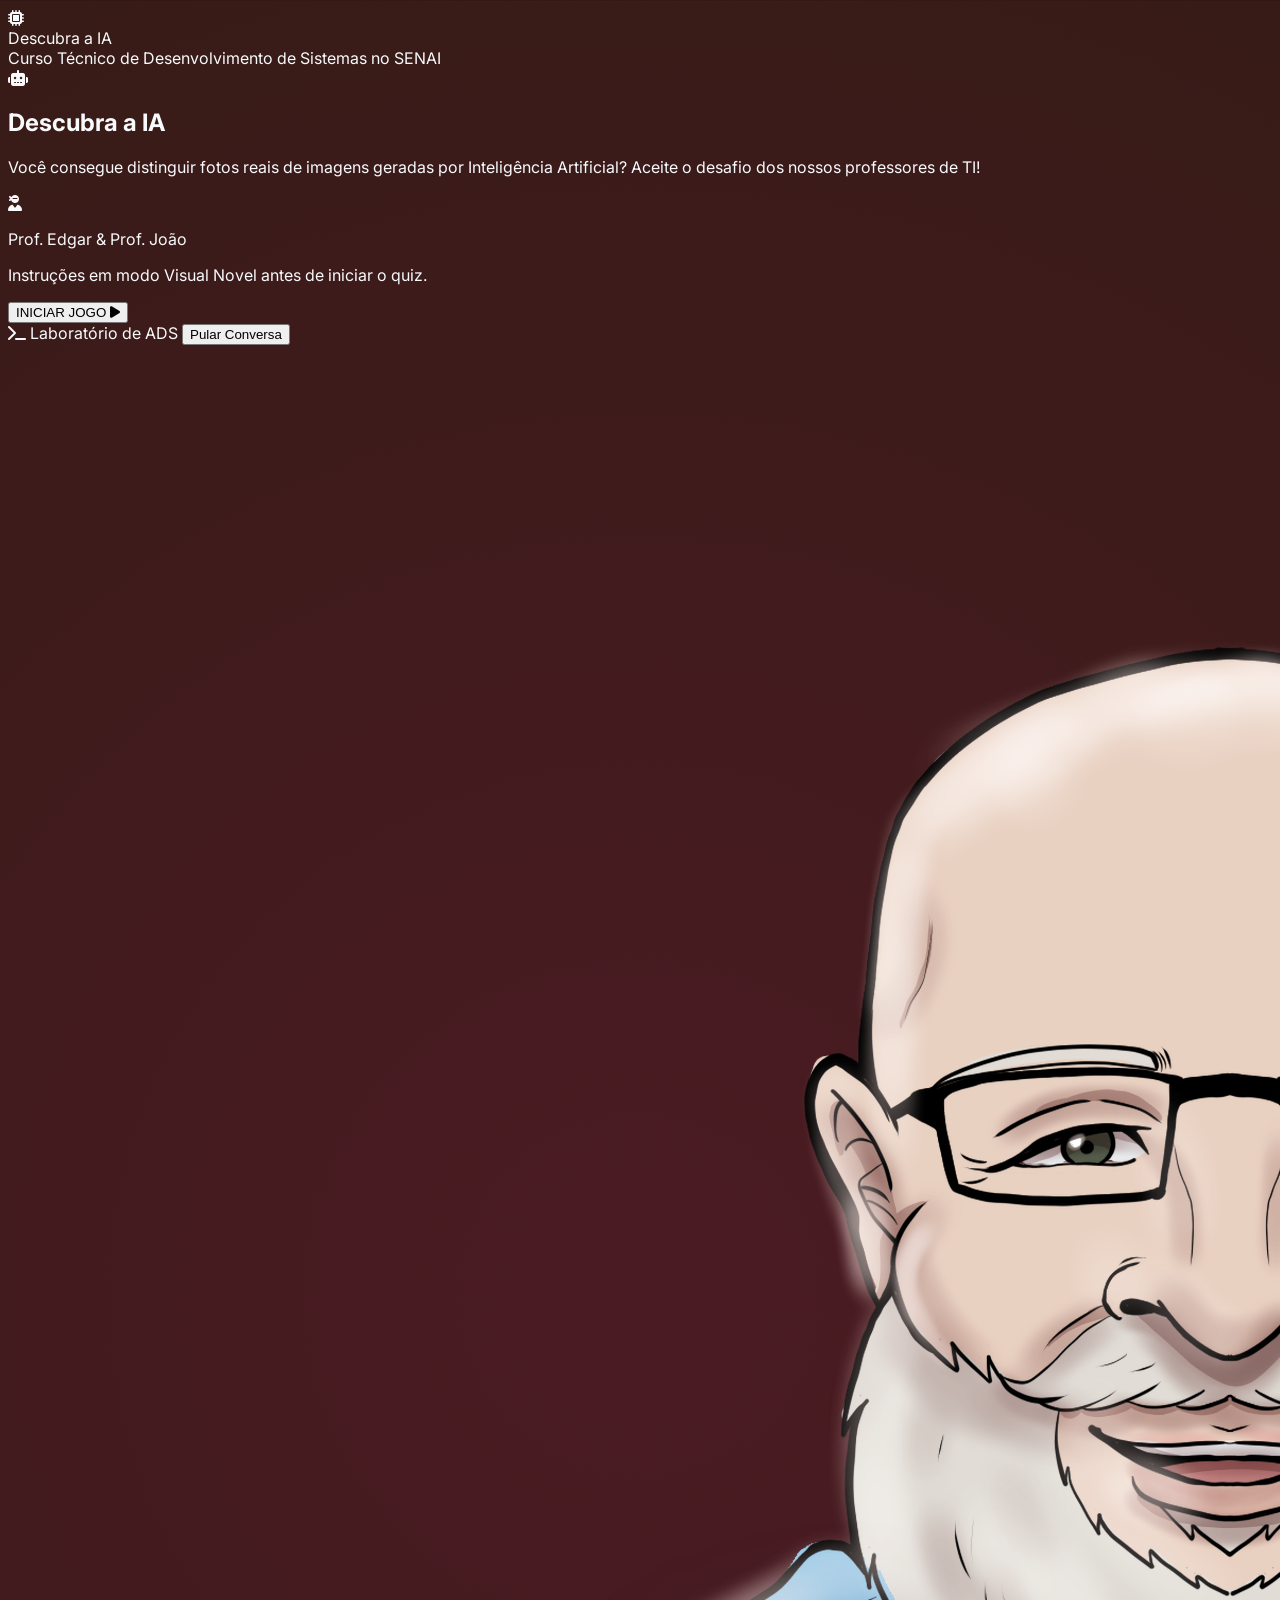
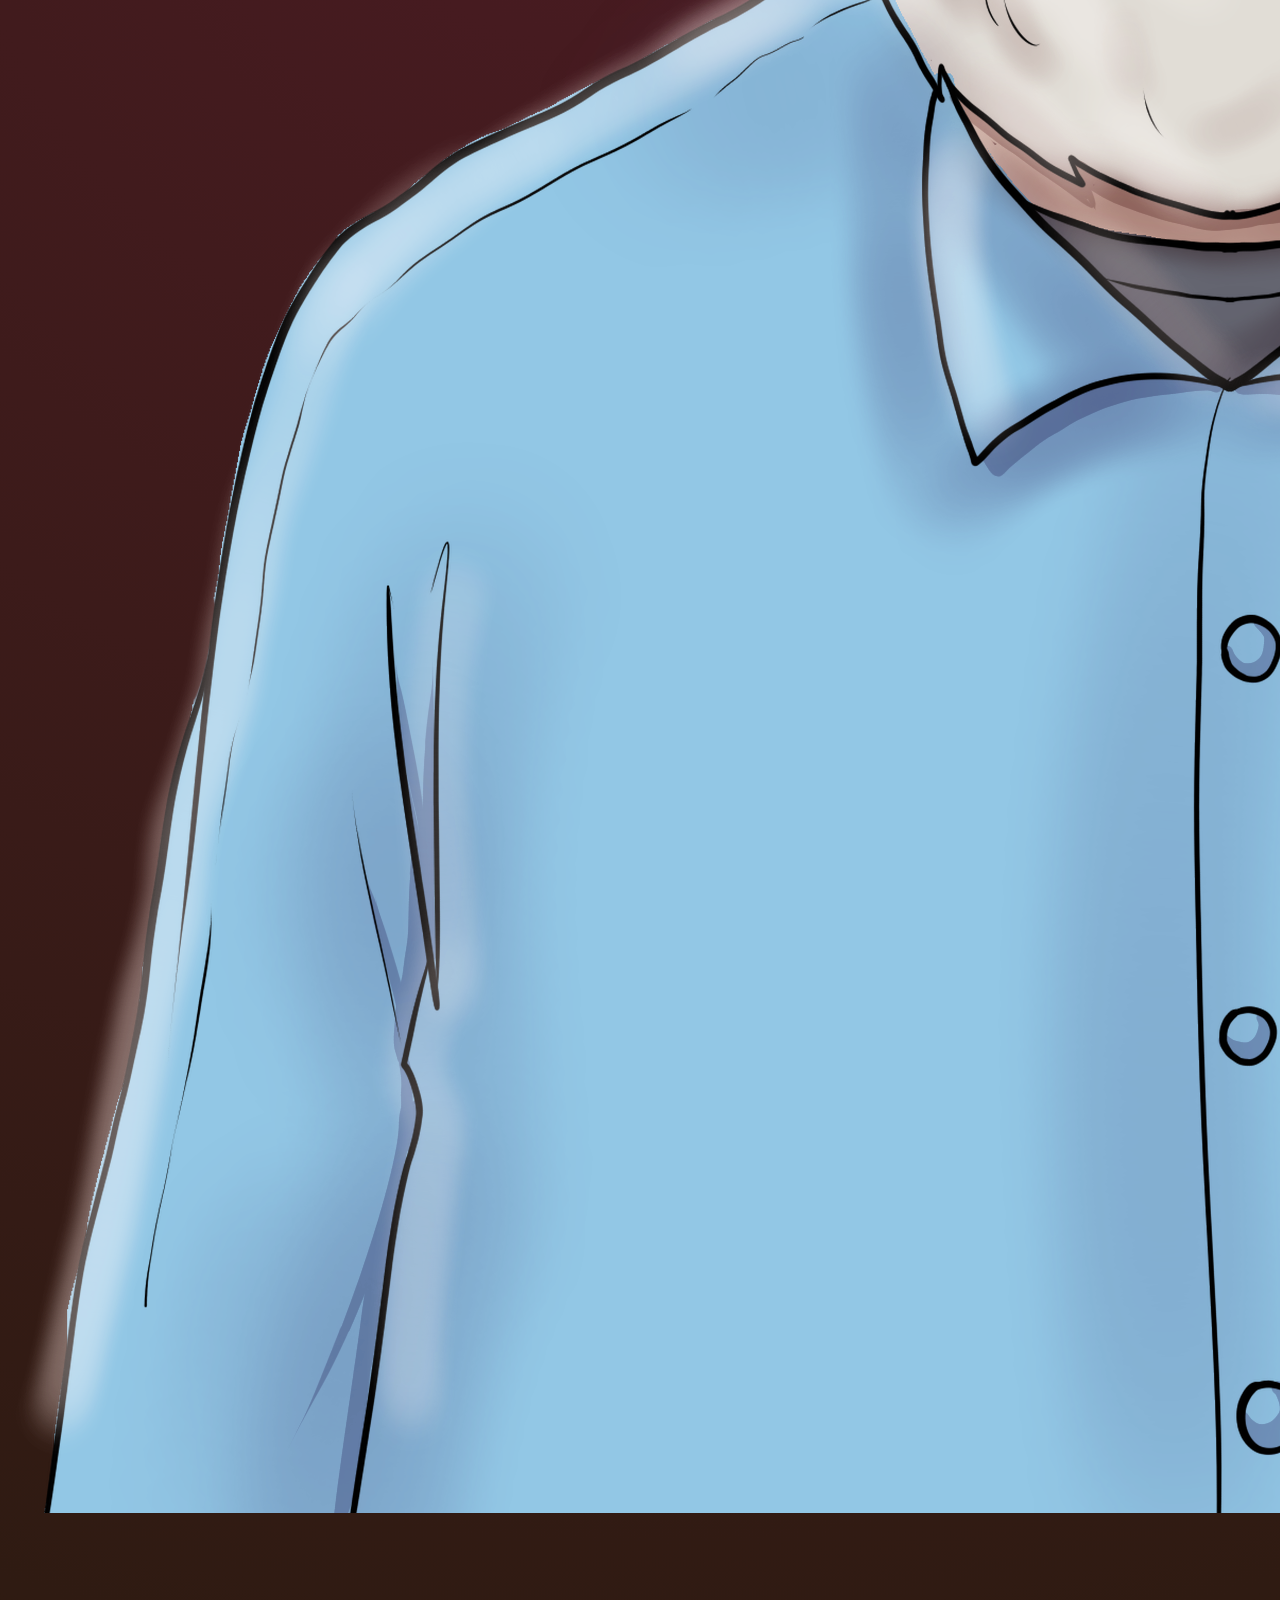
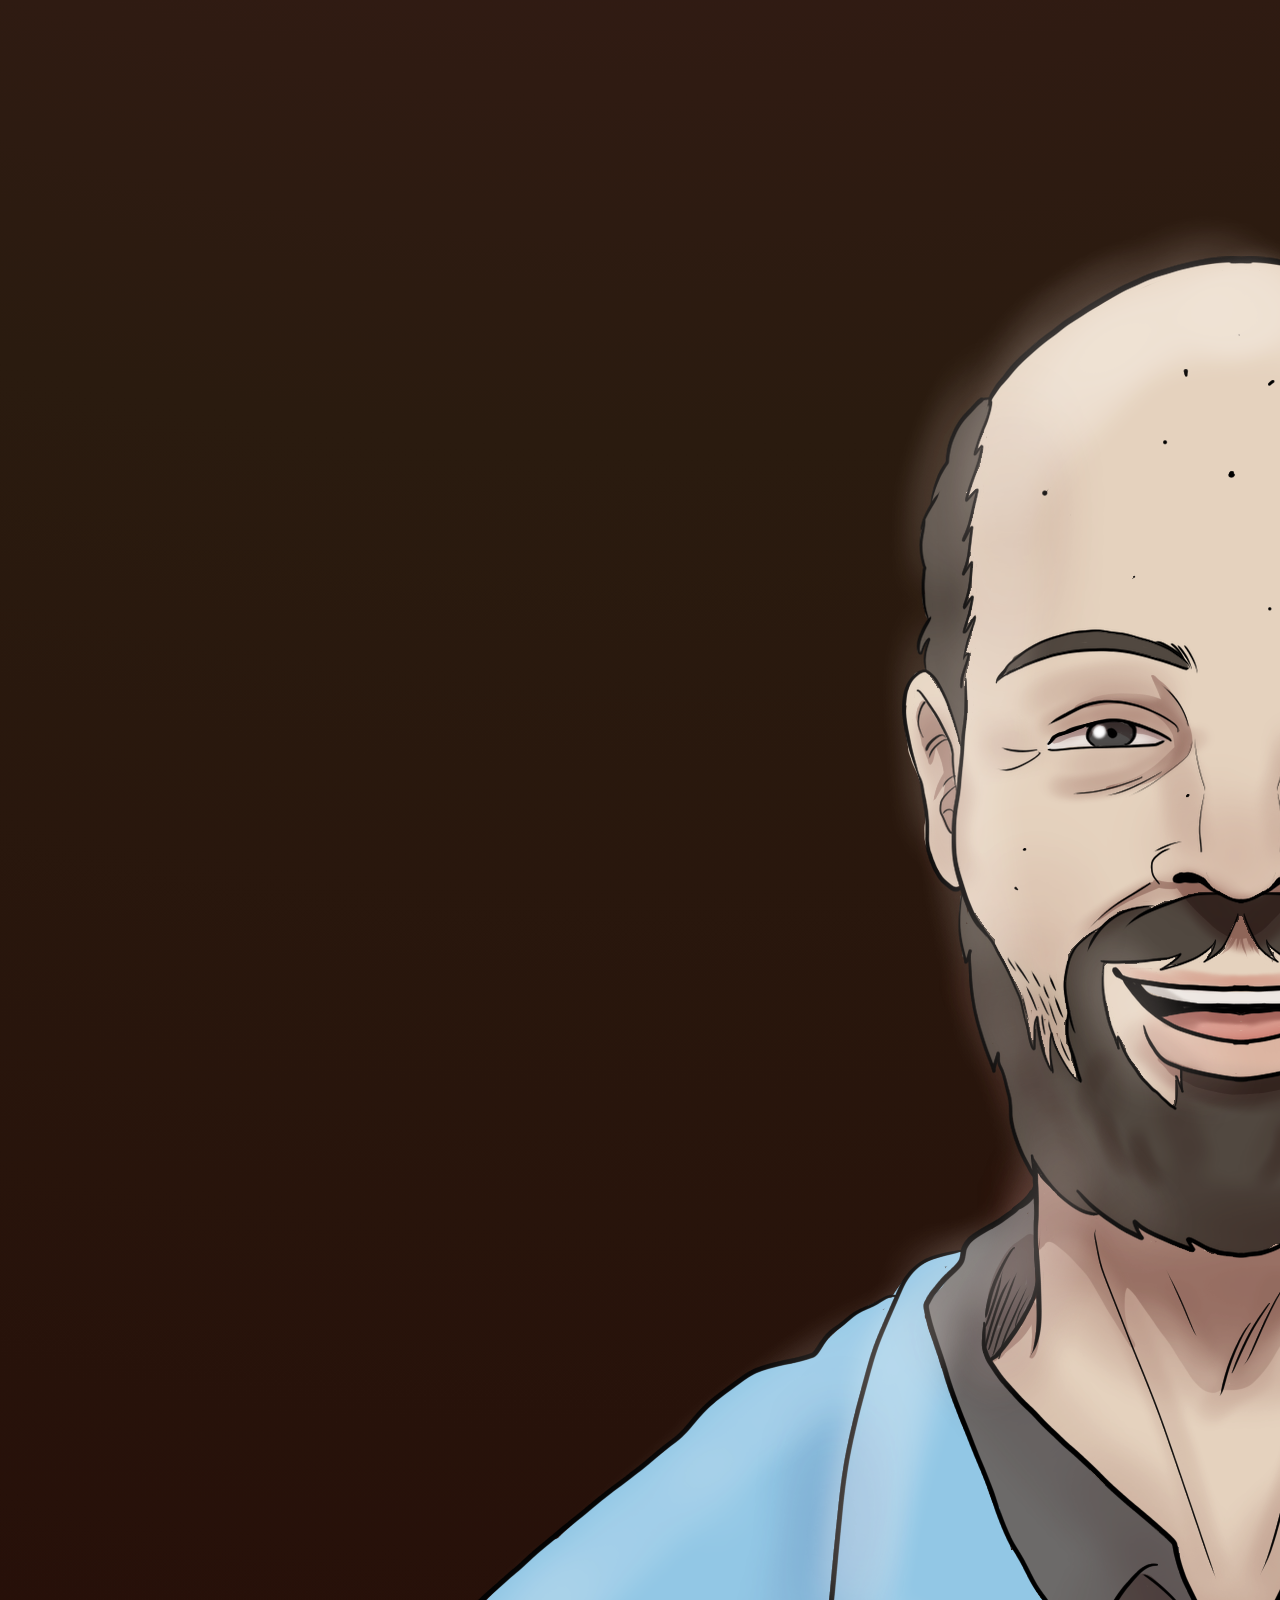
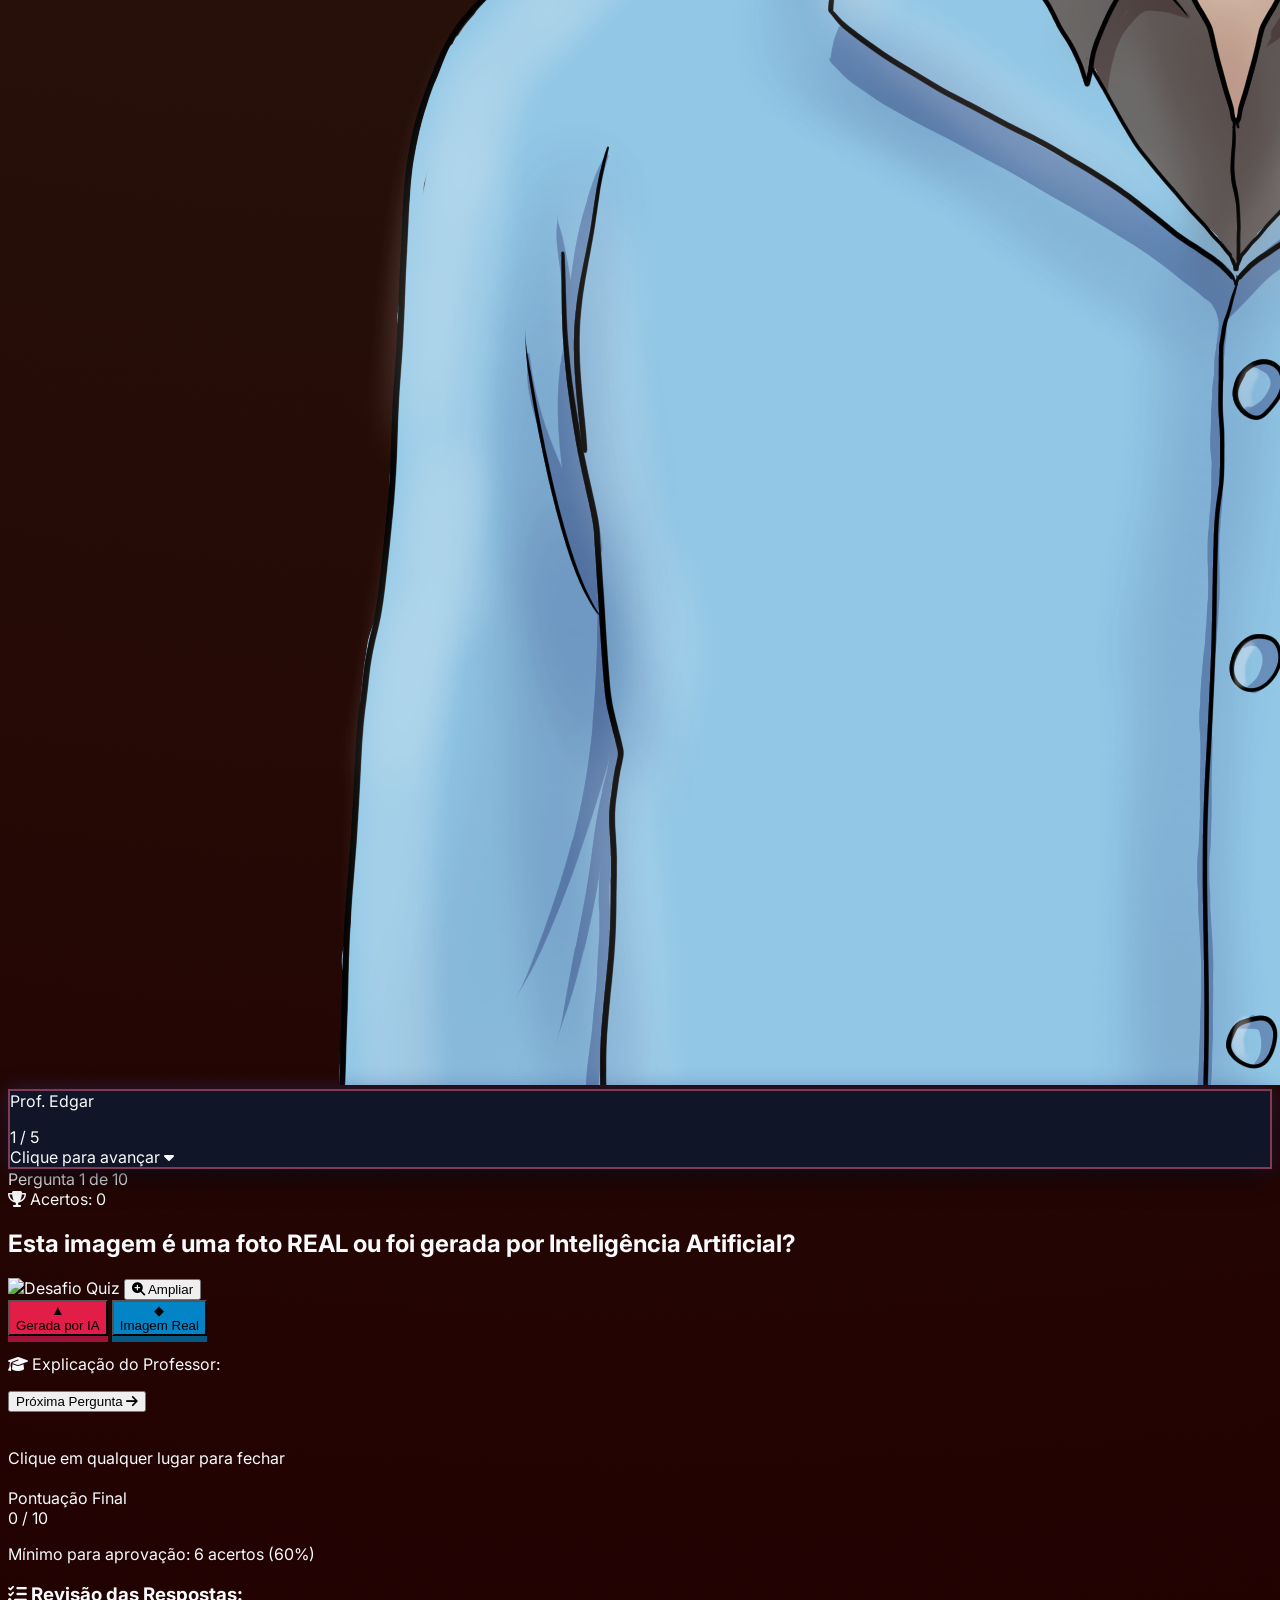
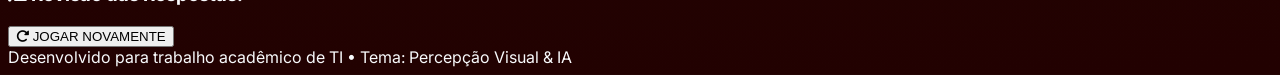
==== index.html @ 0d2148c7 "Refactor app into organized files Co-authored-by: Copilot <223556219+Copilot@users.noreply.github.co" ====
<!DOCTYPE html>
<html lang="pt-BR" class="dark">
<head>
    <meta charset="UTF-8">
    <meta name="viewport" content="width=device-width, initial-scale=1.0">
    <title>Descubra a IA - Visual Novel & Quiz</title>
    <!-- Tailwind CSS CDN -->
    <script src="https://cdn.tailwindcss.com"></script>
    <script src="js/tailwind-config.js"></script>
    <!-- Font Awesome Icons -->
    <link rel="stylesheet" href="https://cdnjs.cloudflare.com/ajax/libs/font-awesome/6.4.0/css/all.min.css">
    <!-- Google Fonts -->
    <link rel="preconnect" href="https://fonts.googleapis.com">
    <link rel="preconnect" href="https://fonts.gstatic.com" crossorigin>
    <link href="https://fonts.googleapis.com/css2?family=Fredoka:wght@500;600;700&family=Inter:wght@400;500;600;700;800&display=swap" rel="stylesheet">

    <link rel="stylesheet" href="css/styles.css">
</head>
<body class="dark-ambient-bg min-h-screen flex flex-col justify-between items-center p-2 md:p-6 relative">

    <!-- CABEÇALHO FIXO -->
    <header class="w-full max-w-5xl flex justify-between items-center py-3 px-5 bg-slate-900/80 backdrop-blur-md rounded-2xl border border-slate-800/80 mb-3 z-30 shadow-lg">
        <div class="flex items-center space-x-3">
            <div class="w-9 h-9 rounded-xl bg-indigo-600/30 border border-indigo-400/40 flex items-center justify-center text-indigo-400 font-bold">
                <i class="fa-solid fa-microchip text-lg"></i>
            </div>
            <span class="font-display font-bold text-lg md:text-xl text-slate-100 tracking-wide">
                Descubra a IA
            </span>
        </div>
        <div id="header-badge" class="text-xs md:text-sm font-semibold px-3 py-1 bg-slate-800/90 text-indigo-300 rounded-lg border border-slate-700">
            Curso Técnico de Desenvolvimento de Sistemas no SENAI
        </div>
    </header>

    <!-- CONTAINER PRINCIPAL -->
    <main class="w-full max-w-5xl flex-1 flex flex-col justify-center items-center relative z-10 my-auto">


        <section id="screen-start" class="w-full max-w-2xl bg-slate-900/90 border border-slate-800 rounded-3xl p-6 md:p-10 text-center shadow-2xl backdrop-blur-md">
            
            <div class="inline-block p-4 bg-indigo-950/80 rounded-2xl border border-indigo-500/30 mb-6 text-indigo-400 shadow-inner">
                <i class="fa-solid fa-robot text-5xl md:text-6xl"></i>
            </div>
            
            <h1 class="font-display text-4xl md:text-6xl font-extrabold mb-4 text-white tracking-wide">
                Descubra a IA
            </h1>
            
            <p class="text-slate-300 text-base md:text-lg mb-8 max-w-lg mx-auto leading-relaxed">
                Você consegue distinguir fotos reais de imagens geradas por Inteligência Artificial? Aceite o desafio dos nossos professores de TI!
            </p>

            <!-- Card Informativo dos Professores -->
            <div class="bg-slate-950/80 p-4 rounded-2xl border border-slate-800 mb-8 max-w-md mx-auto text-left text-sm text-slate-300 flex items-center space-x-4">
                <i class="fa-solid fa-user-ninja text-3xl text-indigo-400"></i>
                <div>
                    <p class="font-bold text-slate-100">Prof. Edgar & Prof. João</p>
                    <p class="text-xs text-slate-400">Instruções em modo Visual Novel antes de iniciar o quiz.</p>
                </div>
            </div>

            <button data-action="start-game" class="w-full max-w-md py-4 px-8 bg-[#812e4a] hover:bg-[#a03a5d] text-white font-display font-bold text-xl rounded-2xl shadow-lg shadow-[#812e4a]/30 hover:shadow-[#812e4a]/50 transform hover:-translate-y-0.5 active:translate-y-0.5 transition cursor-pointer flex items-center justify-center space-x-3 mx-auto">
                <span>INICIAR JOGO</span>
                <i class="fa-solid fa-play text-lg"></i>
            </button>
        </section>


        <section id="screen-vn" class="hidden w-full max-w-4xl flex flex-col justify-end min-h-[560px] md:min-h-[620px] relative">
            
            <!-- Cenário de Fundo (Laboratório / Sala de Aula de TI) -->
            <div class="relative w-full h-[640px] md:h-[600px] bg-slate-950 rounded-3xl overflow-hidden border border-slate-800 shadow-2xl flex flex-col justify-between p-4 md:p-6 bg-[radial-gradient(ellipse_at_top,_var(--tw-gradient-stops))] from-slate-900 via-slate-950 to-black">
                
                <!-- Grade Tecnológica de Fundo -->
                <div class="absolute inset-0 opacity-15 pointer-events-none bg-[linear-gradient(to_right,#334155_1px,transparent_1px),linear-gradient(to_bottom,#334155_1px,transparent_1px)] bg-[size:32px_32px]"></div>
                
                <!-- Topo VN: Indicador de Ambiente -->
                <div class="relative z-10 flex justify-between items-center text-xs text-slate-400 bg-slate-900/90 px-4 py-2 rounded-xl border border-slate-800">
                    <span class="flex items-center gap-2 font-mono"><i class="fa-solid fa-terminal text-indigo-400"></i> Laboratório de ADS</span>
                    <button data-action="skip-intro" class="text-xs text-indigo-400 hover:text-indigo-300 underline cursor-pointer">Pular Conversa</button>
                </div>

                <!-- PALCO DOS PERSONAGENS MAIORES (60-70% DA ALTURA) -->
                <div class="relative z-10 flex justify-around items-end h-[360px] md:h-[420px] my-auto px-4 md:px-12 pointer-events-none">
                    
                    <!-- PROF. EDGAR (IMAGEM GRANDE) -->
                    <div id="sprite-edgar" class="vn-sprite flex flex-col items-center justify-end h-full w-1/2 max-w-[280px]">
                        <img id="img-sprite-edgar" src="assets/images/edgard.png" alt="Prof. Edgar" class="h-full max-w-full object-contain">
                    </div>

                    <!-- PROF. JOÃO (IMAGEM GRANDE) -->
                    <div id="sprite-joao" class="vn-sprite flex flex-col items-center justify-end h-full w-1/2 max-w-[280px]">
                        <img id="img-sprite-joao" src="assets/images/joao.png" alt="Prof. João" class="h-full max-w-full object-contain">
                    </div>

                </div>

                <!-- CAIXA DE DIÁLOGO ESTILO ACE ATTORNEY / WIKIPE-TAN -->
                <div class="relative z-20 vn-dialogue-box rounded-2xl p-5 md:p-6 cursor-pointer" data-action="advance-dialogue">
                    
                    <!-- ETIQUETA / BADGE COM NOME DO PERSONAGEM -->
                    <div class="absolute -top-5 left-6">
                        <span id="vn-name-tag" class="px-5 py-1.5 bg-indigo-600 text-white font-display font-bold text-sm md:text-base rounded-xl border border-indigo-300 shadow-xl tracking-wider">
                            Prof. Edgar
                        </span>
                    </div>

                    <!-- TEXTO DE DIÁLOGO COM EFEITO TYPEWRITER -->
                    <div class="pt-2">
                        <p id="vn-text" class="text-slate-100 text-base md:text-lg leading-relaxed min-h-[70px] font-medium">
                            <!-- Texto inserido dinamicamente via JS -->
                        </p>
                    </div>

                    <!-- INDICADOR "▼ CLIQUE PARA CONTINUAR" -->
                    <div class="flex justify-between items-center pt-3 border-t border-slate-800/80 mt-2">
                        <span class="text-xs text-slate-500 font-mono" id="vn-step-indicator">1 / 5</span>
                        <div class="text-indigo-400 font-bold text-xs md:text-sm flex items-center space-x-1.5 animate-bounce">
                            <span>Clique para avançar</span>
                            <i class="fa-solid fa-caret-down text-base"></i>
                        </div>
                    </div>

                </div>

            </div>
        </section>


        <section id="screen-quiz" class="hidden w-full max-w-3xl flex flex-col items-center">
            
            <!-- BARRA DE STATUS SUPERIOR -->
            <div class="w-full flex justify-between items-center bg-slate-900/90 border border-slate-800 rounded-2xl p-3.5 mb-4 shadow-xl backdrop-blur-md">
                <div class="flex items-center space-x-2">
                    <span class="bg-indigo-950 text-indigo-300 text-xs md:text-sm font-bold px-3 py-1.5 rounded-xl border border-indigo-800" id="quiz-counter">
                        Pergunta 1 de 10
                    </span>
                </div>
                
                <div class="flex items-center space-x-3 text-amber-400 font-bold text-sm md:text-base">
                    <i class="fa-solid fa-trophy"></i>
                    <span>Acertos: <span id="quiz-score" class="text-white">0</span></span>
                </div>
            </div>

            <!-- CARD DA PERGUNTA E IMAGEM -->
            <div class="w-full bg-slate-900/90 border border-slate-800 rounded-3xl p-4 md:p-6 shadow-2xl flex flex-col items-center text-center backdrop-blur-md mb-4">
                <h2 class="font-display text-lg md:text-2xl font-bold text-slate-100 mb-4">
                    Esta imagem é uma foto REAL ou foi gerada por Inteligência Artificial?
                </h2>

                <!-- Container da Imagem -->
                <div class="relative w-full max-w-md h-64 md:h-72 rounded-2xl overflow-hidden border border-slate-700 bg-slate-950 flex items-center justify-center group">
                    <img id="quiz-img" src="" alt="Desafio Quiz" class="w-full h-full object-cover transition-transform duration-300 group-hover:scale-105">
                    
                    <!-- Botão de Expandir / Zoom na Imagem -->
                    <button data-action="open-zoom" class="absolute bottom-3 right-3 bg-slate-950/80 hover:bg-slate-900 text-slate-200 text-xs px-3 py-1.5 rounded-xl border border-slate-700 backdrop-blur-sm transition flex items-center space-x-1.5">
                        <i class="fa-solid fa-magnifying-glass-plus"></i>
                        <span>Ampliar</span>
                    </button>
                </div>
            </div>

            <!-- BOTÕES ESTILO KAHOOT -->
            <div class="w-full grid grid-cols-1 md:grid-cols-2 gap-4">
                
                <!-- BOTÃO: GERADA POR IA (▲ VERMELHO) -->
                <button data-action="submit-answer" data-answer="true" class="btn-kahoot-ai py-5 px-6 rounded-2xl font-display font-bold text-lg md:text-xl text-white flex items-center justify-center space-x-4 cursor-pointer">
                    <div class="w-9 h-9 rounded-xl bg-white/20 flex items-center justify-center">
                        <span class="text-2xl">▲</span>
                    </div>
                    <span>Gerada por IA</span>
                </button>

                <!-- BOTÃO: IMAGEM REAL (◆ AZUL) -->
                <button data-action="submit-answer" data-answer="false" class="btn-kahoot-real py-5 px-6 rounded-2xl font-display font-bold text-lg md:text-xl text-white flex items-center justify-center space-x-4 cursor-pointer">
                    <div class="w-9 h-9 rounded-xl bg-white/20 flex items-center justify-center">
                        <span class="text-2xl">◆</span>
                    </div>
                    <span>Imagem Real</span>
                </button>

            </div>
        </section>


        <div id="modal-feedback" class="hidden fixed inset-0 z-50 bg-slate-950/85 backdrop-blur-md flex items-center justify-center p-4">
            <div class="bg-slate-900 border border-slate-700 rounded-3xl p-6 md:p-8 max-w-lg w-full shadow-2xl text-center">
                
                <div id="feedback-icon-box" class="w-16 h-16 rounded-2xl mx-auto flex items-center justify-center text-3xl mb-4">
                    <!-- Ícone Dinâmico -->
                </div>

                <h3 id="feedback-title" class="font-display text-2xl md:text-3xl font-bold mb-2">
                    <!-- Correto / Incorreto -->
                </h3>

                <!-- Explicação do Professor -->
                <div class="bg-slate-950/80 p-4 rounded-2xl border border-slate-800 text-left mb-6 my-4">
                    <div class="flex items-center space-x-2 text-indigo-400 text-xs font-bold mb-1">
                        <i class="fa-solid fa-graduation-cap"></i>
                        <span>Explicação do Professor:</span>
                    </div>
                    <p id="feedback-desc" class="text-slate-300 text-sm leading-relaxed">
                        <!-- Texto explicativo -->
                    </p>
                </div>

                <button data-action="next-question" class="w-full py-3.5 px-6 bg-indigo-600 hover:bg-indigo-500 text-white font-display font-bold text-base rounded-2xl shadow-lg transition cursor-pointer">
                    Próxima Pergunta <i class="fa-solid fa-arrow-right ml-2"></i>
                </button>
            </div>
        </div>

        <!-- MODAL DE ZOOM NA IMAGEM DA QUESTÃO -->
        <div id="modal-zoom" class="hidden fixed inset-0 z-50 bg-black/90 backdrop-blur-md flex flex-col items-center justify-center p-4" data-action="close-zoom">
            <div class="relative max-w-4xl w-full max-h-[85vh] flex items-center justify-center">
                <img id="zoom-img-target" src="" class="max-w-full max-h-[80vh] rounded-2xl border border-slate-700 shadow-2xl object-contain">
            </div>
            <p class="text-slate-400 text-xs mt-4">Clique em qualquer lugar para fechar</p>
        </div>


        <section id="screen-result" class="hidden w-full max-w-3xl bg-slate-900/90 border border-slate-800 rounded-3xl p-6 md:p-8 text-center shadow-2xl backdrop-blur-md">
            
            <div id="result-icon-box" class="w-20 h-20 rounded-2xl mx-auto flex items-center justify-center text-4xl mb-4 shadow-xl">
                <!-- Ícone Vitória ou Derrota -->
            </div>

            <h1 id="result-status-title" class="font-display text-3xl md:text-5xl font-extrabold mb-2 text-white">
                <!-- Título Vitória/Derrota -->
            </h1>

            <p id="result-status-subtitle" class="text-slate-300 text-sm md:text-base mb-6">
                <!-- Subtítulo -->
            </p>

            <!-- Placar de Desempenho -->
            <div class="bg-slate-950/90 border border-slate-800 rounded-2xl p-5 mb-6 max-w-md mx-auto">
                <div class="text-xs text-slate-400 uppercase tracking-widest font-bold mb-1">Pontuação Final</div>
                <div class="text-4xl md:text-5xl font-display font-extrabold text-amber-400" id="result-score-text">
                    0 / 10
                </div>
                <p class="text-xs text-slate-400 mt-2" id="result-criteria-note">
                    Mínimo para aprovação: 6 acertos (60%)
                </p>
            </div>

            <!-- REVISÃO DAS 10 QUESTÕES -->
            <div class="text-left mb-6">
                <h3 class="font-display font-bold text-lg text-slate-200 mb-3 flex items-center gap-2">
                    <i class="fa-solid fa-list-check text-indigo-400"></i>
                    <span>Revisão das Respostas:</span>
                </h3>
                
                <div id="review-list-container" class="space-y-3 max-h-60 overflow-y-auto pr-2">
                    <!-- Itens inseridos dinamicamente via JS -->
                </div>
            </div>

            <button data-action="restart-game" class="w-full max-w-md py-4 px-8 bg-indigo-600 hover:bg-indigo-500 text-white font-display font-bold text-xl rounded-2xl shadow-lg transition cursor-pointer flex items-center justify-center space-x-3 mx-auto">
                <i class="fa-solid fa-rotate-right"></i>
                <span>JOGAR NOVAMENTE</span>
            </button>
        </section>

    </main>

    <footer class="w-full max-w-5xl text-center text-xs text-slate-500 py-3 mt-4 border-t border-slate-800/60">
        Desenvolvido para trabalho acadêmico de TI &bull; Tema: Percepção Visual & IA
    </footer>


    <script src="data/game-data.js"></script>
    <script src="js/game.js"></script>
</body>
</html>
---- css/styles.css ----
body {
    font-family: 'Inter', sans-serif;
    background-color: #090d16;
    color: #f8fafc;
    user-select: none;
    overflow-x: hidden;
}

/* Fundo Animado com Névoa Escura */
.dark-ambient-bg {
    background: radial-gradient(circle at 50% 20%, #4b1b23 0%, #2a1b0f 45%, #220101 100%);
}

/* Visual Novel Dialogue Box (Ace Attorney & Wikipe-tan Style) */
.vn-dialogue-box {
    background: rgba(15, 23, 42, 0.94);
    border: 2px solid rgba(241, 99, 130, 0.5);
    box-shadow: 0 10px 30px -5px rgba(0, 0, 0, 0.8), 0 0 20px rgba(99, 102, 241, 0.25);
    backdrop-filter: blur(12px);
}

/* Sombra e Destaque nos Personagens VN */
.vn-sprite {
    transition: transform 0.3s cubic-bezier(0.34, 1.56, 0.64, 1), filter 0.3s ease, opacity 0.3s ease;
    transform-origin: bottom center;
}
.vn-sprite.speaking {
    transform: scale(1.05);
    opacity: 1;
    filter: drop-shadow(0 0 25px rgba(241, 99, 158, 0.4)) brightness(1.05);
    z-index: 20;
}
.vn-sprite.silent {
    transform: scale(0.95);
    opacity: 0.45;
    filter: brightness(0.6) contrast(0.9);
    z-index: 10;
}

/* Botões Kahoot com Efeito 3D */
.btn-kahoot-ai {
    background-color: #e11d48;
    box-shadow: 0 6px 0 #9f1239;
    transition: all 0.15s ease;
}
.btn-kahoot-ai:hover {
    background-color: #f43f5e;
    transform: translateY(-2px);
    box-shadow: 0 8px 0 #9f1239;
}
.btn-kahoot-ai:active {
    transform: translateY(4px);
    box-shadow: 0 2px 0 #9f1239;
}

.btn-kahoot-real {
    background-color: #0284c7;
    box-shadow: 0 6px 0 #075985;
    transition: all 0.15s ease;
}
.btn-kahoot-real:hover {
    background-color: #38bdf8;
    transform: translateY(-2px);
    box-shadow: 0 8px 0 #075985;
}
.btn-kahoot-real:active {
    transform: translateY(4px);
    box-shadow: 0 2px 0 #075985;
}

/* Custom Scrollbar */
::-webkit-scrollbar {
    width: 8px;
}
::-webkit-scrollbar-track {
    background: #0f172a;
}
::-webkit-scrollbar-thumb {
    background: #812e4a;
    border-radius: 4px;
}
::-webkit-scrollbar-thumb:hover {
    background: #ca5a38;
}
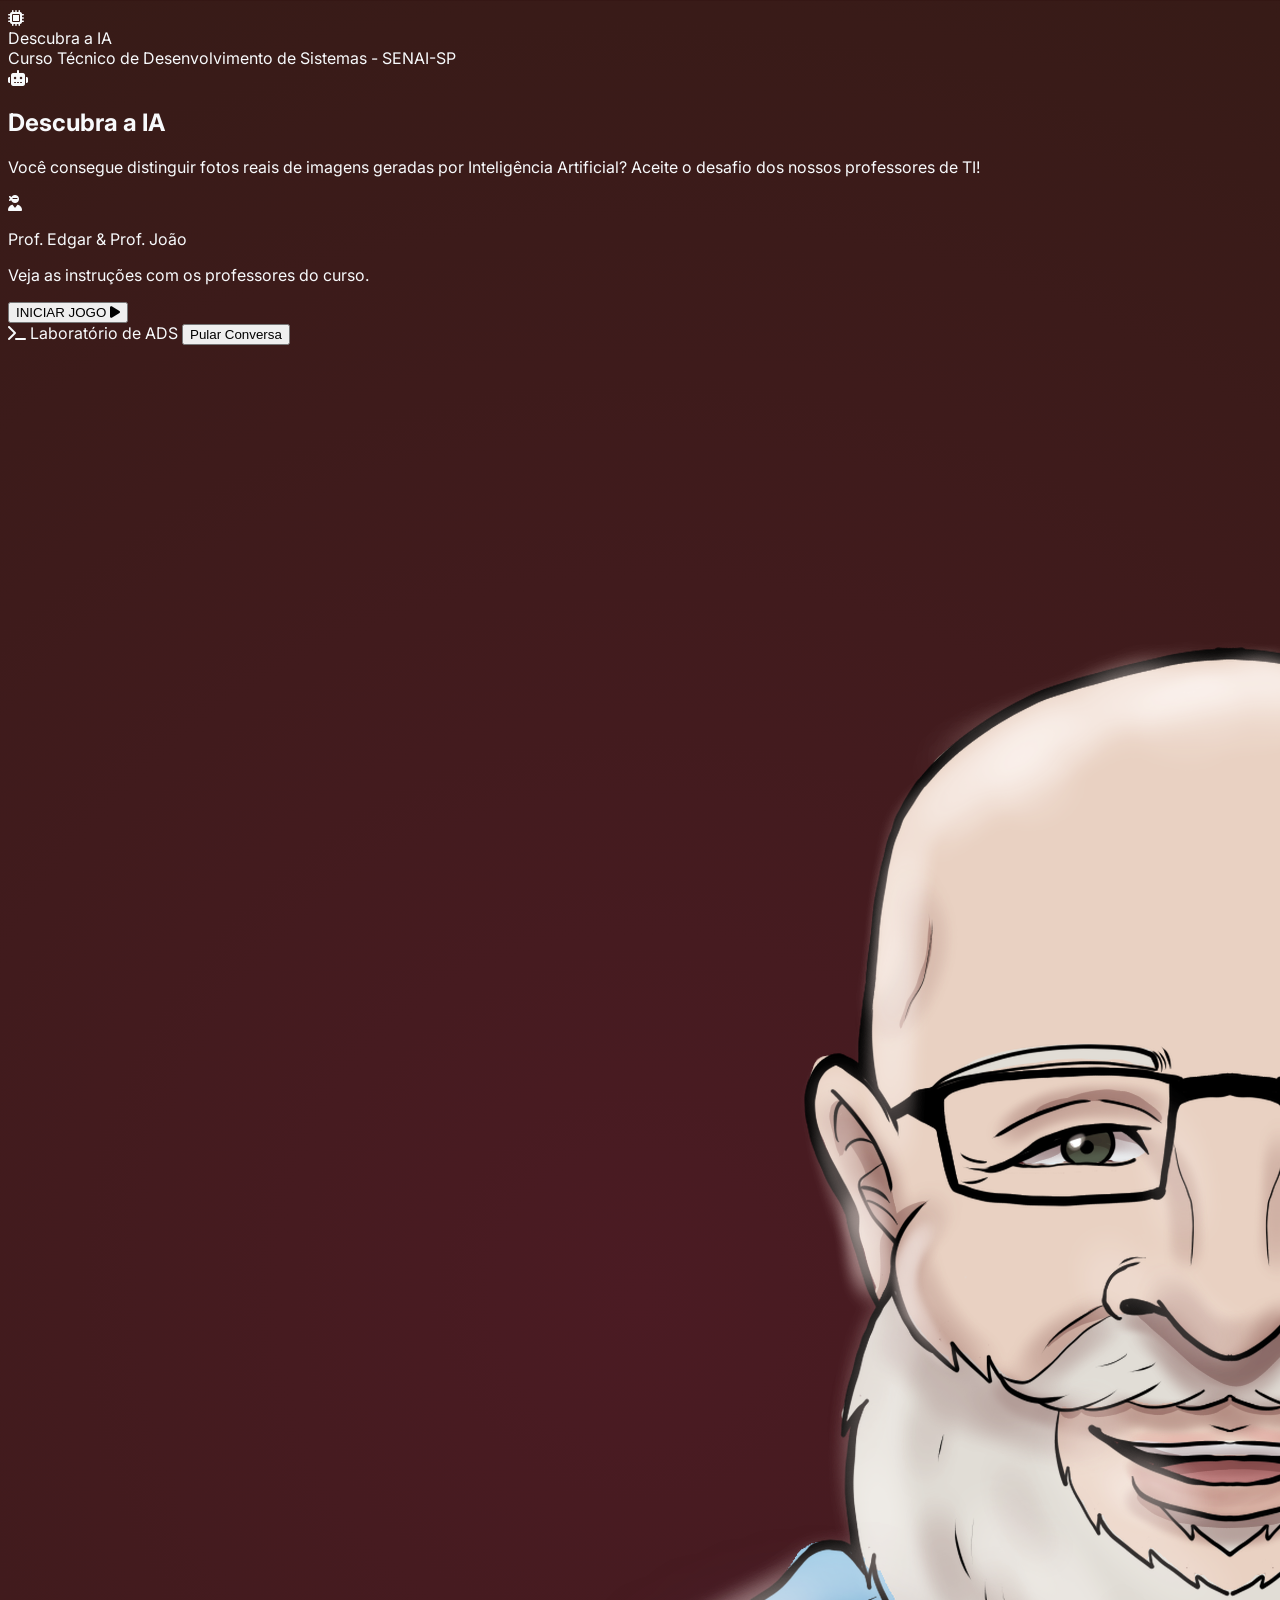
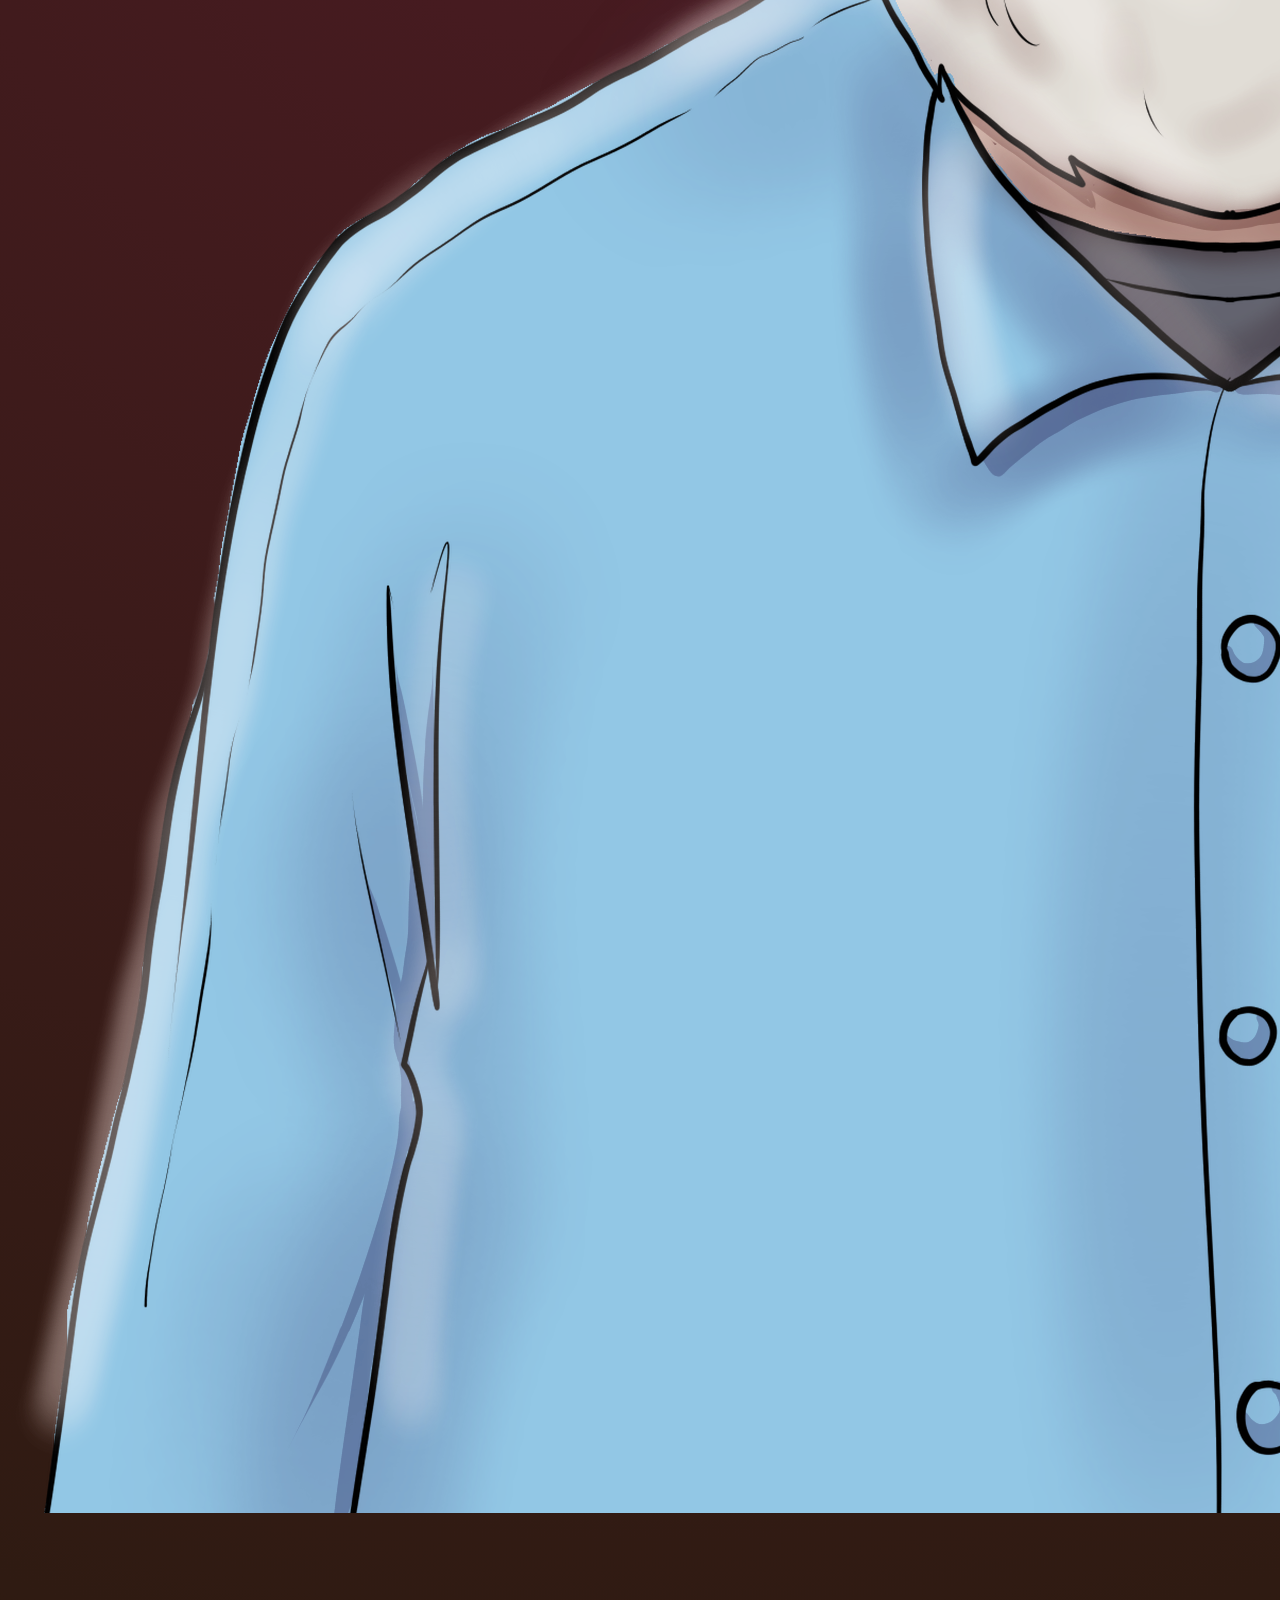
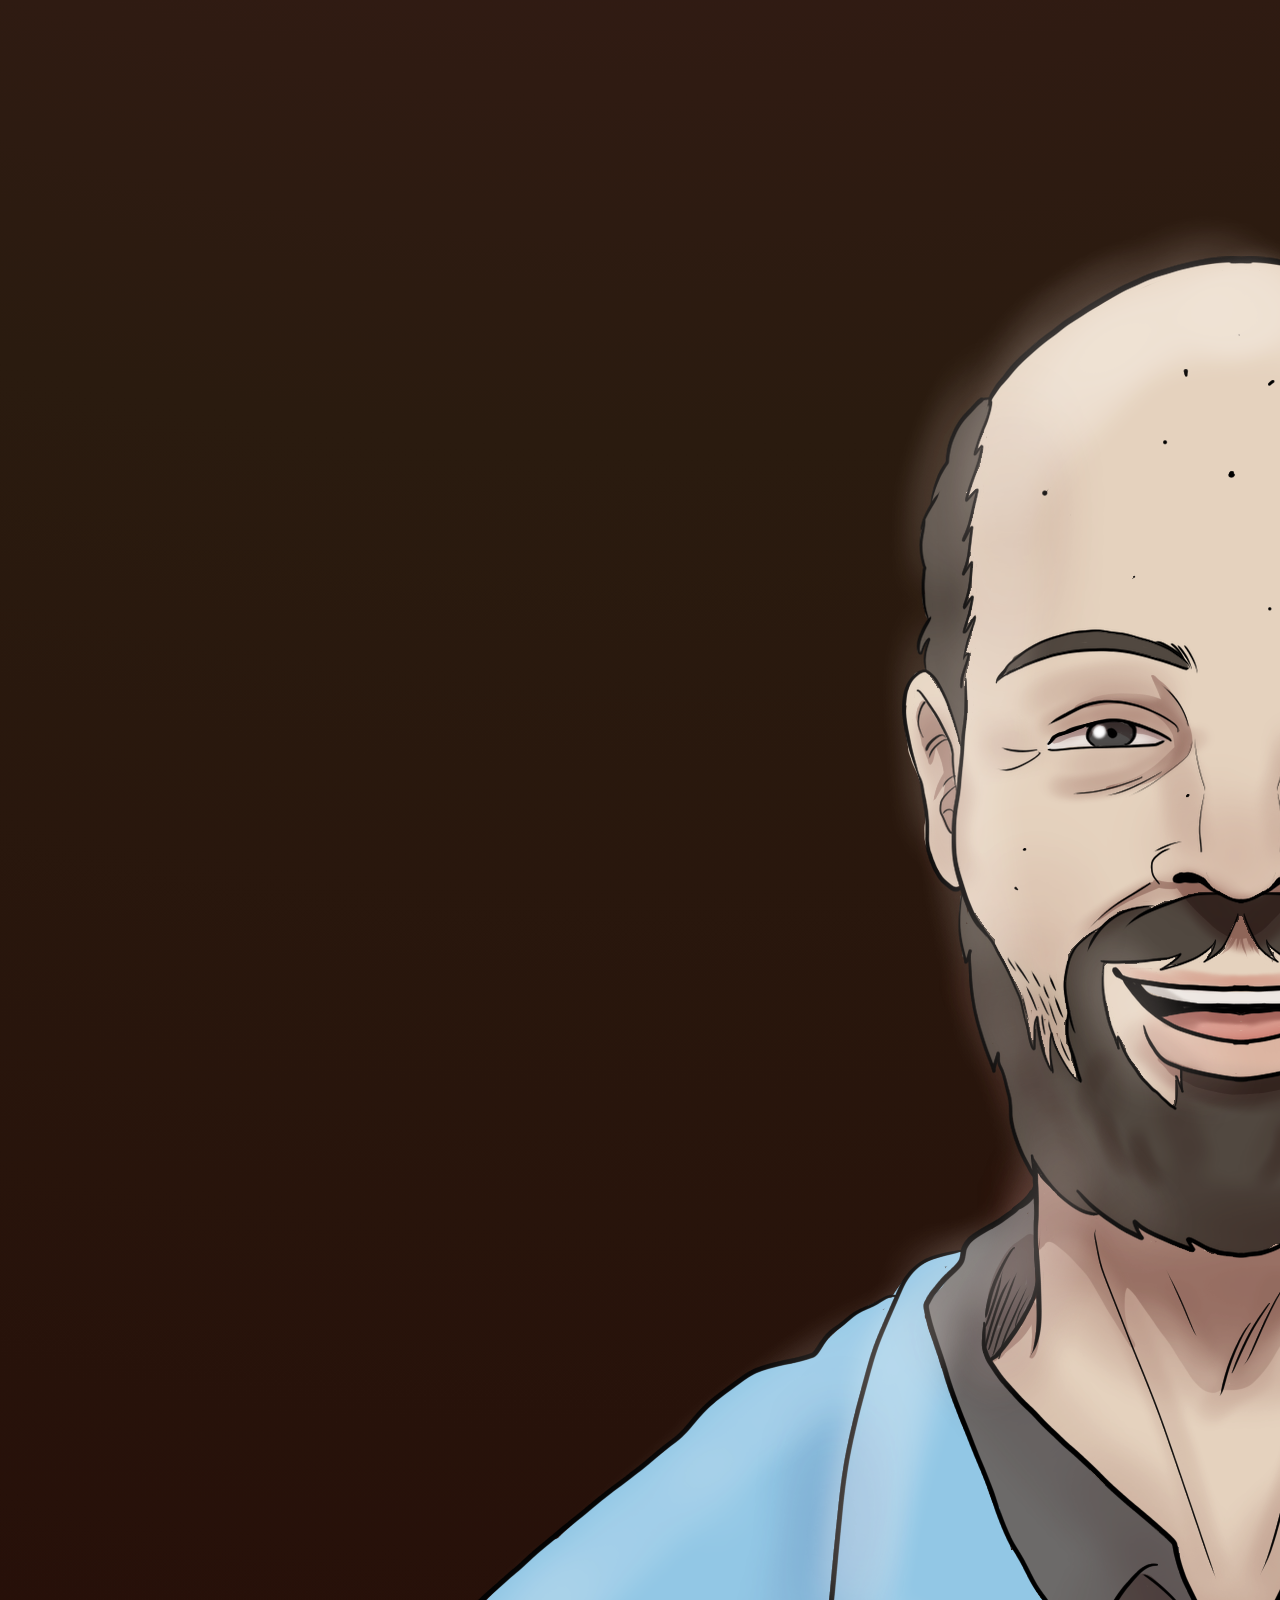
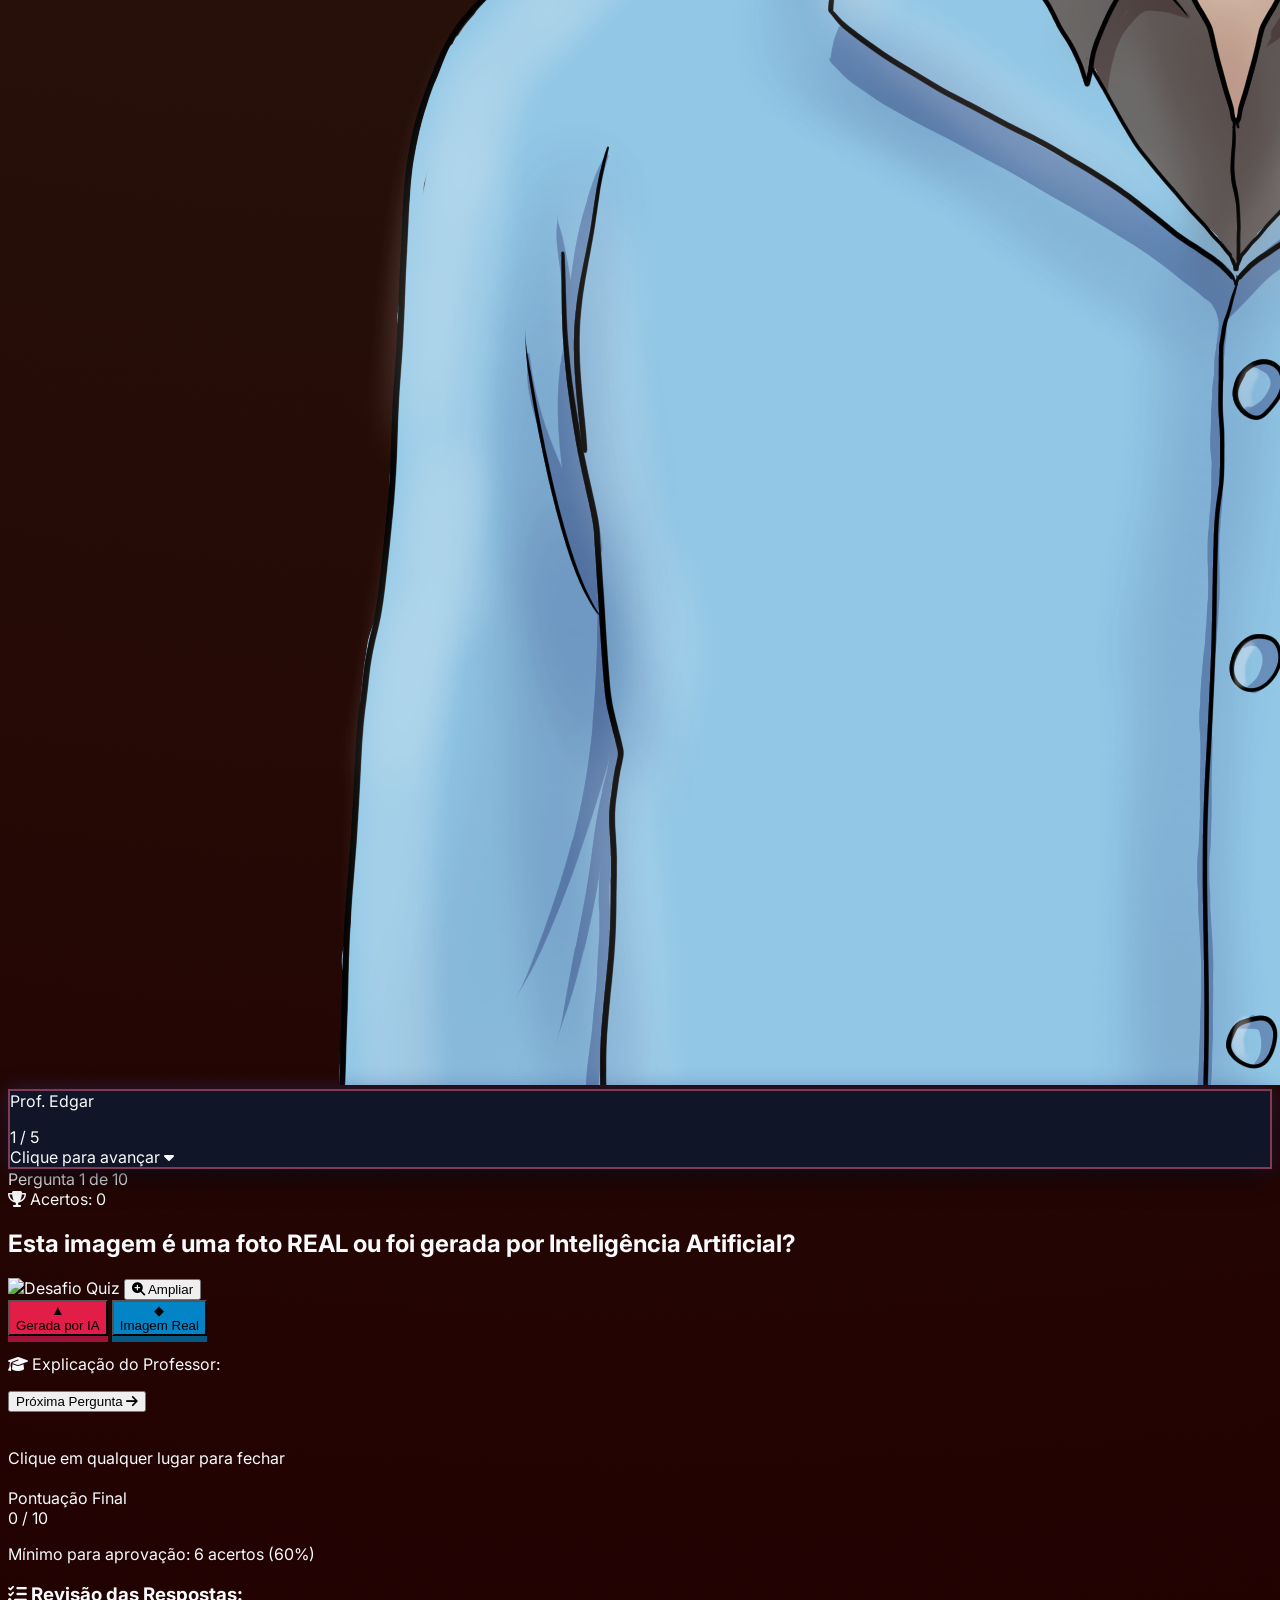
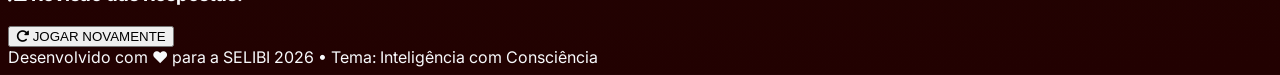
==== commit 9c6672fd: "fix: altera os textos introdutórios" ====
--- a/index.html
+++ b/index.html
@@ -29,7 +29,7 @@
             </span>
         </div>
         <div id="header-badge" class="text-xs md:text-sm font-semibold px-3 py-1 bg-slate-800/90 text-indigo-300 rounded-lg border border-slate-700">
-            Curso Técnico de Desenvolvimento de Sistemas no SENAI
+            Curso Técnico de Desenvolvimento de Sistemas - SENAI-SP
         </div>
     </header>
 
@@ -56,7 +56,7 @@
                 <i class="fa-solid fa-user-ninja text-3xl text-indigo-400"></i>
                 <div>
                     <p class="font-bold text-slate-100">Prof. Edgar & Prof. João</p>
-                    <p class="text-xs text-slate-400">Instruções em modo Visual Novel antes de iniciar o quiz.</p>
+                    <p class="text-xs text-slate-400">Veja as instruções com os professores do curso.</p>
                 </div>
             </div>
 
@@ -268,7 +268,7 @@
     </main>
 
     <footer class="w-full max-w-5xl text-center text-xs text-slate-500 py-3 mt-4 border-t border-slate-800/60">
-        Desenvolvido para trabalho acadêmico de TI &bull; Tema: Percepção Visual & IA
+        Desenvolvido com ❤️ para a SELIBI 2026 &bull; Tema: Inteligência com Consciência
     </footer>
 
 
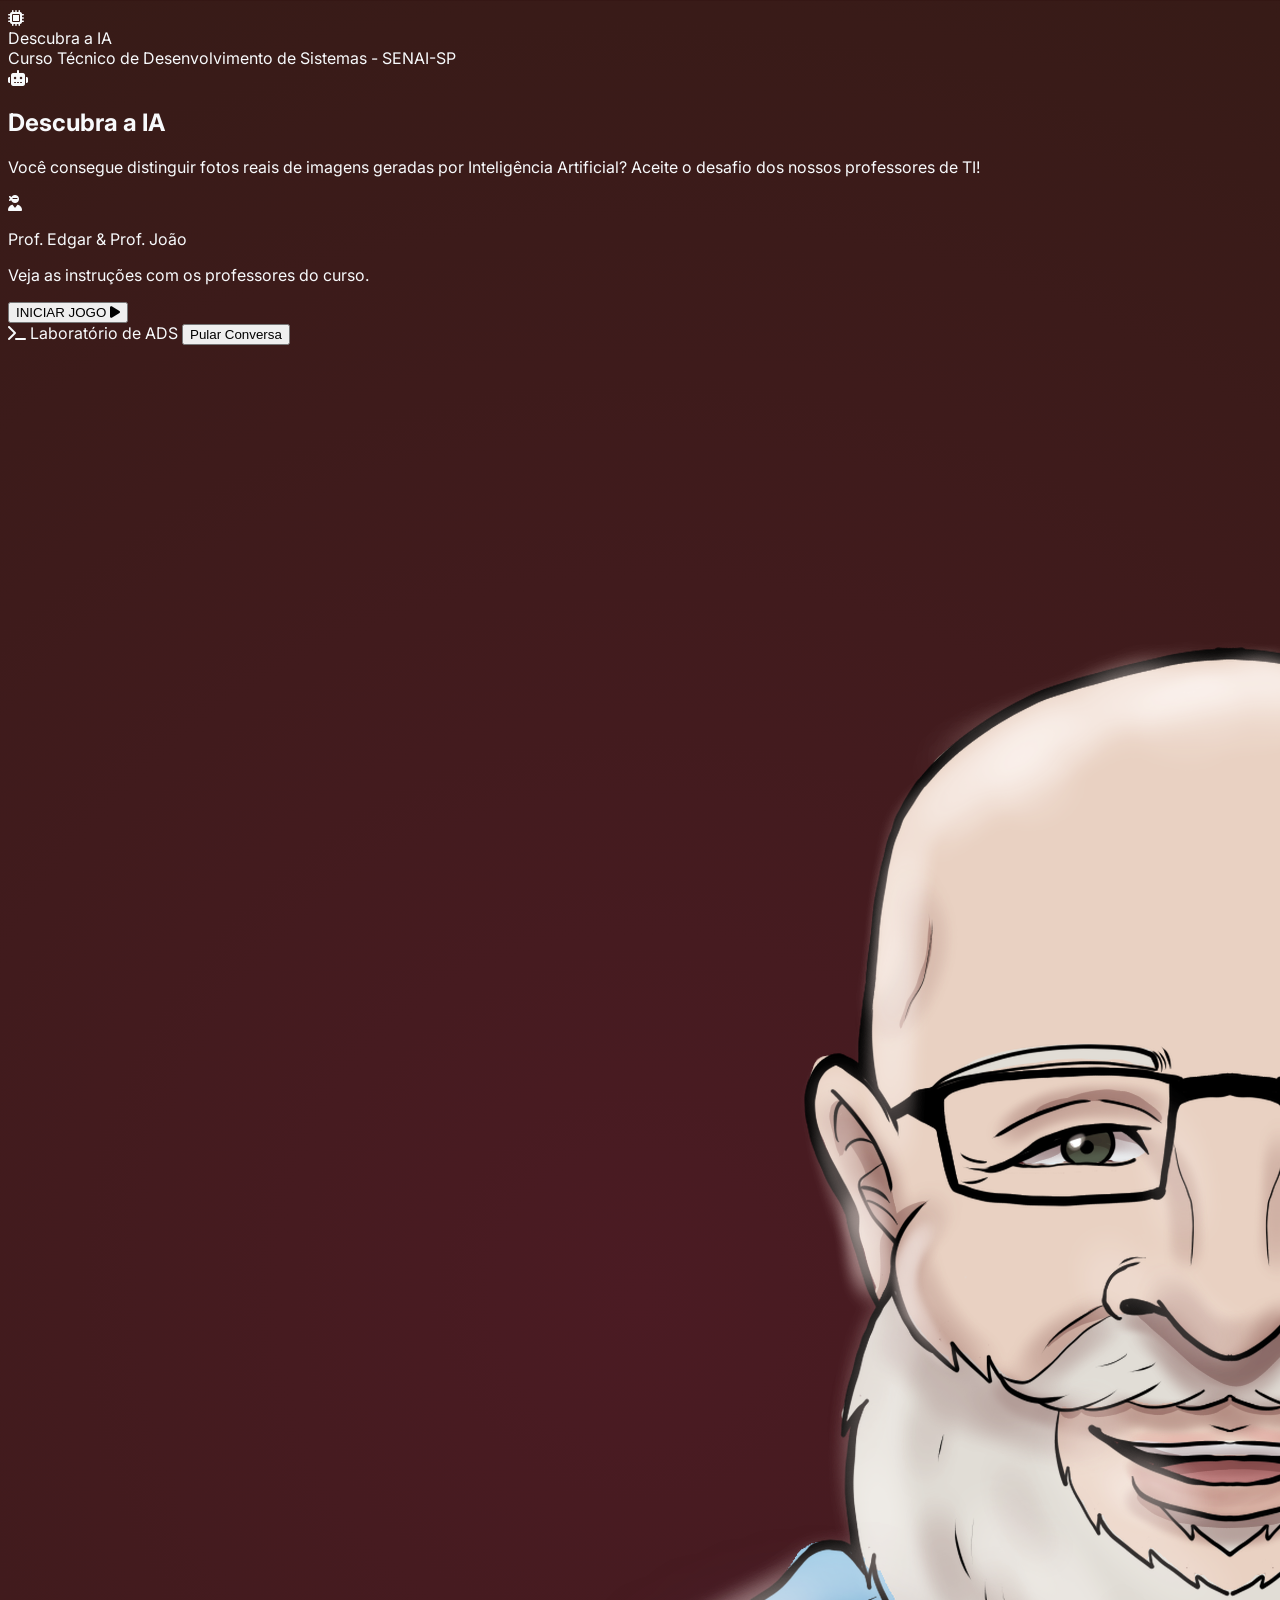
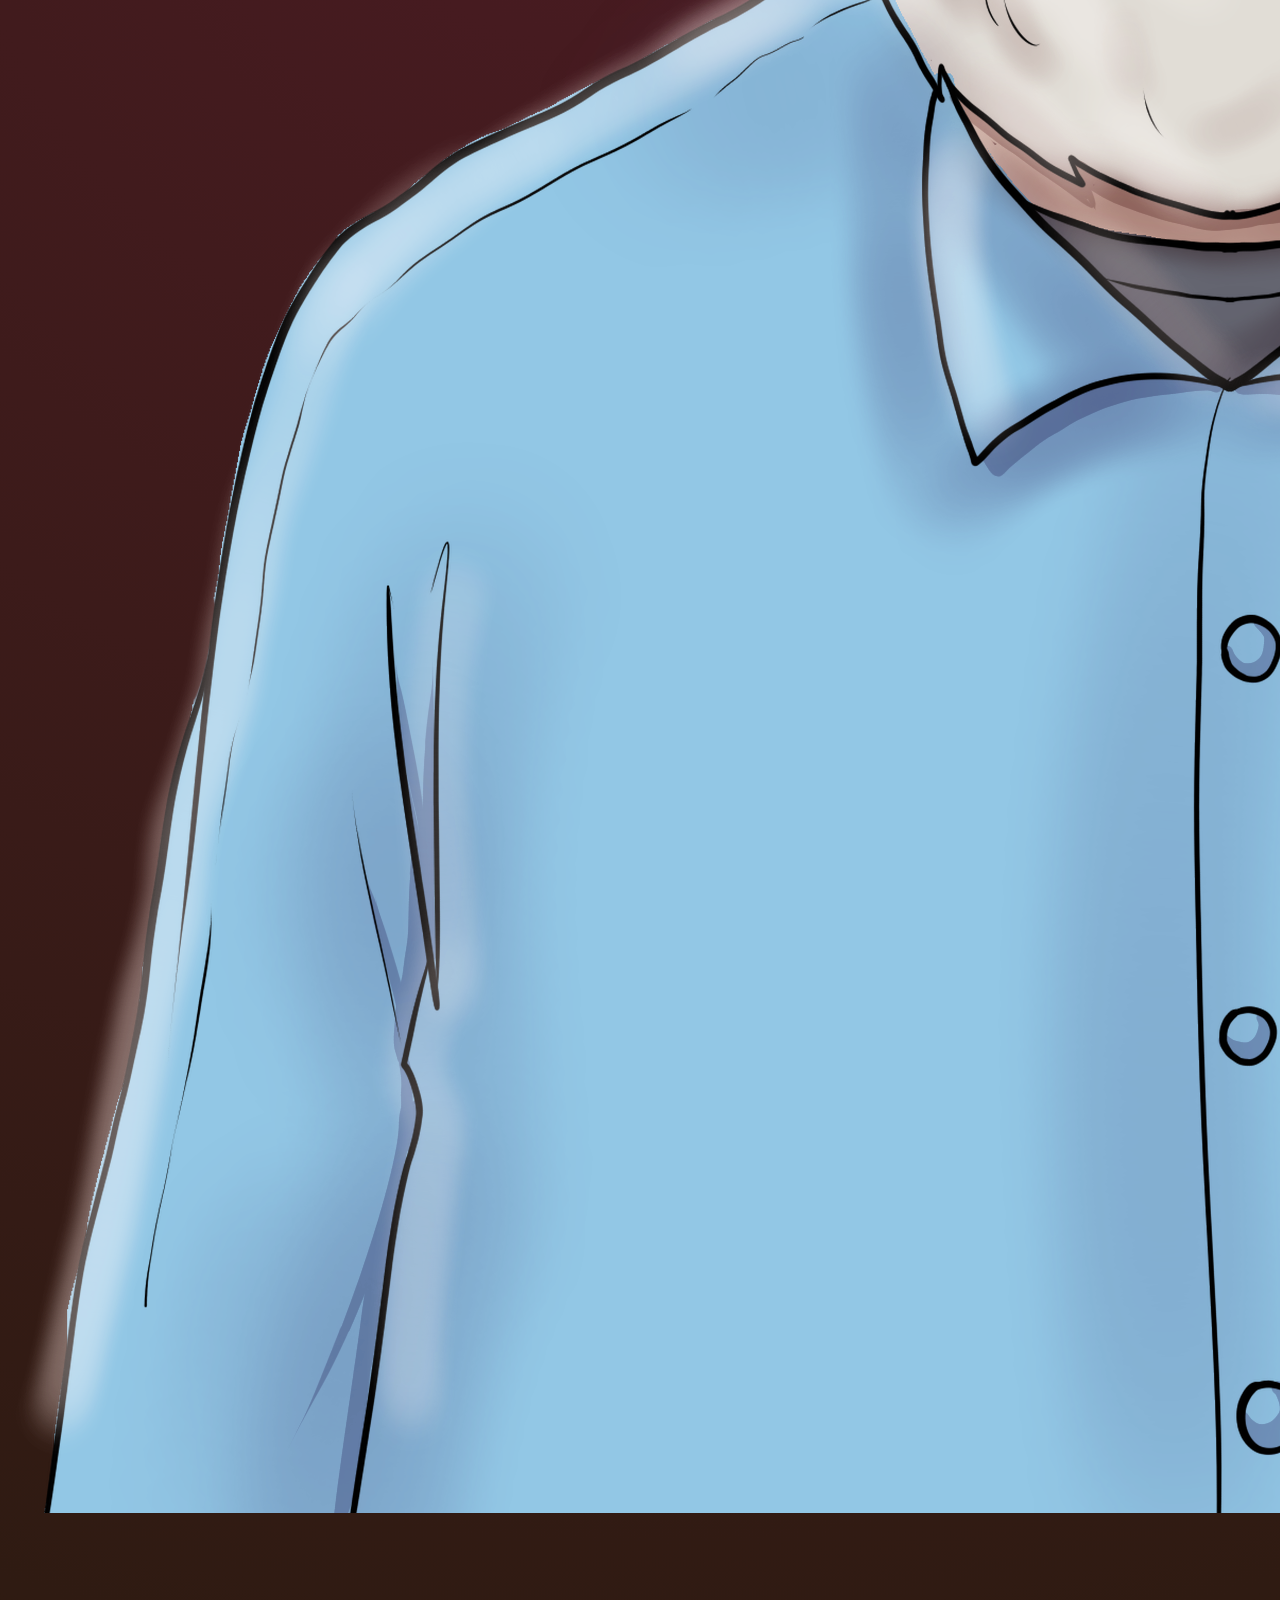
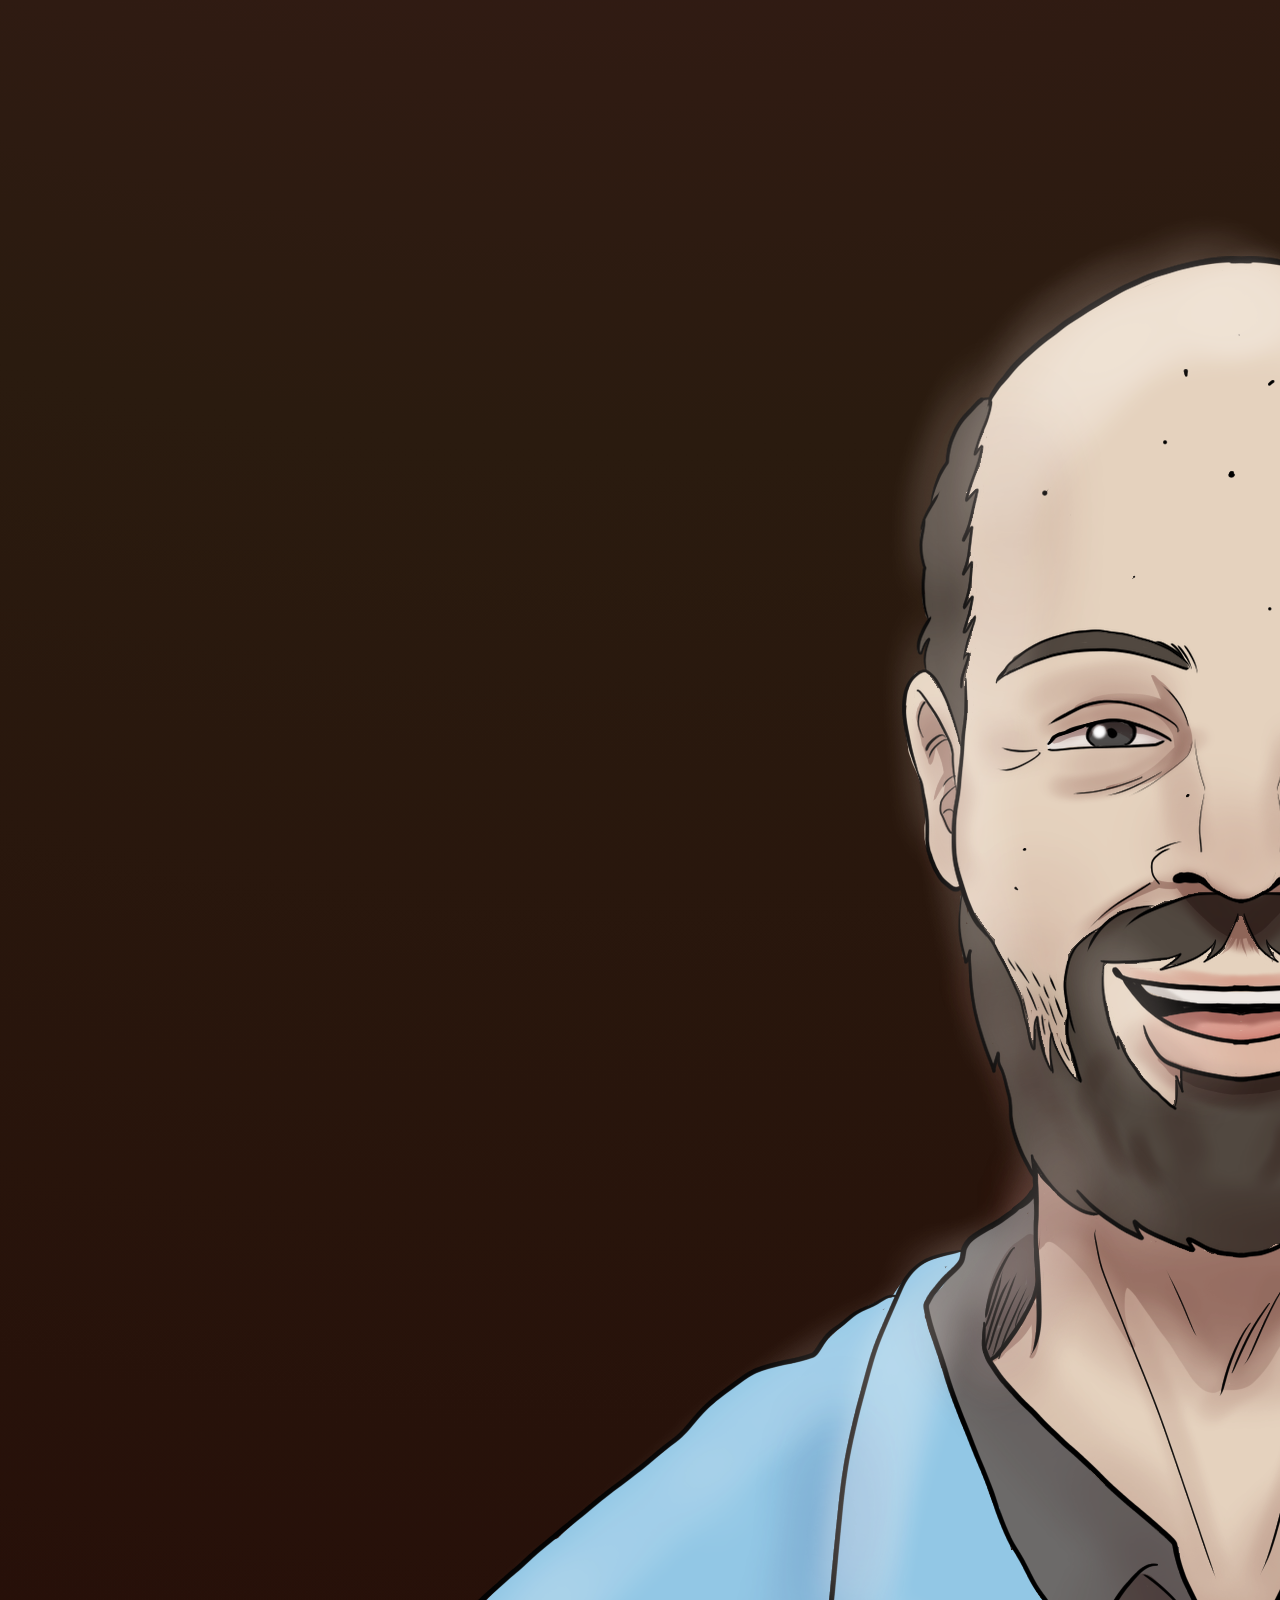
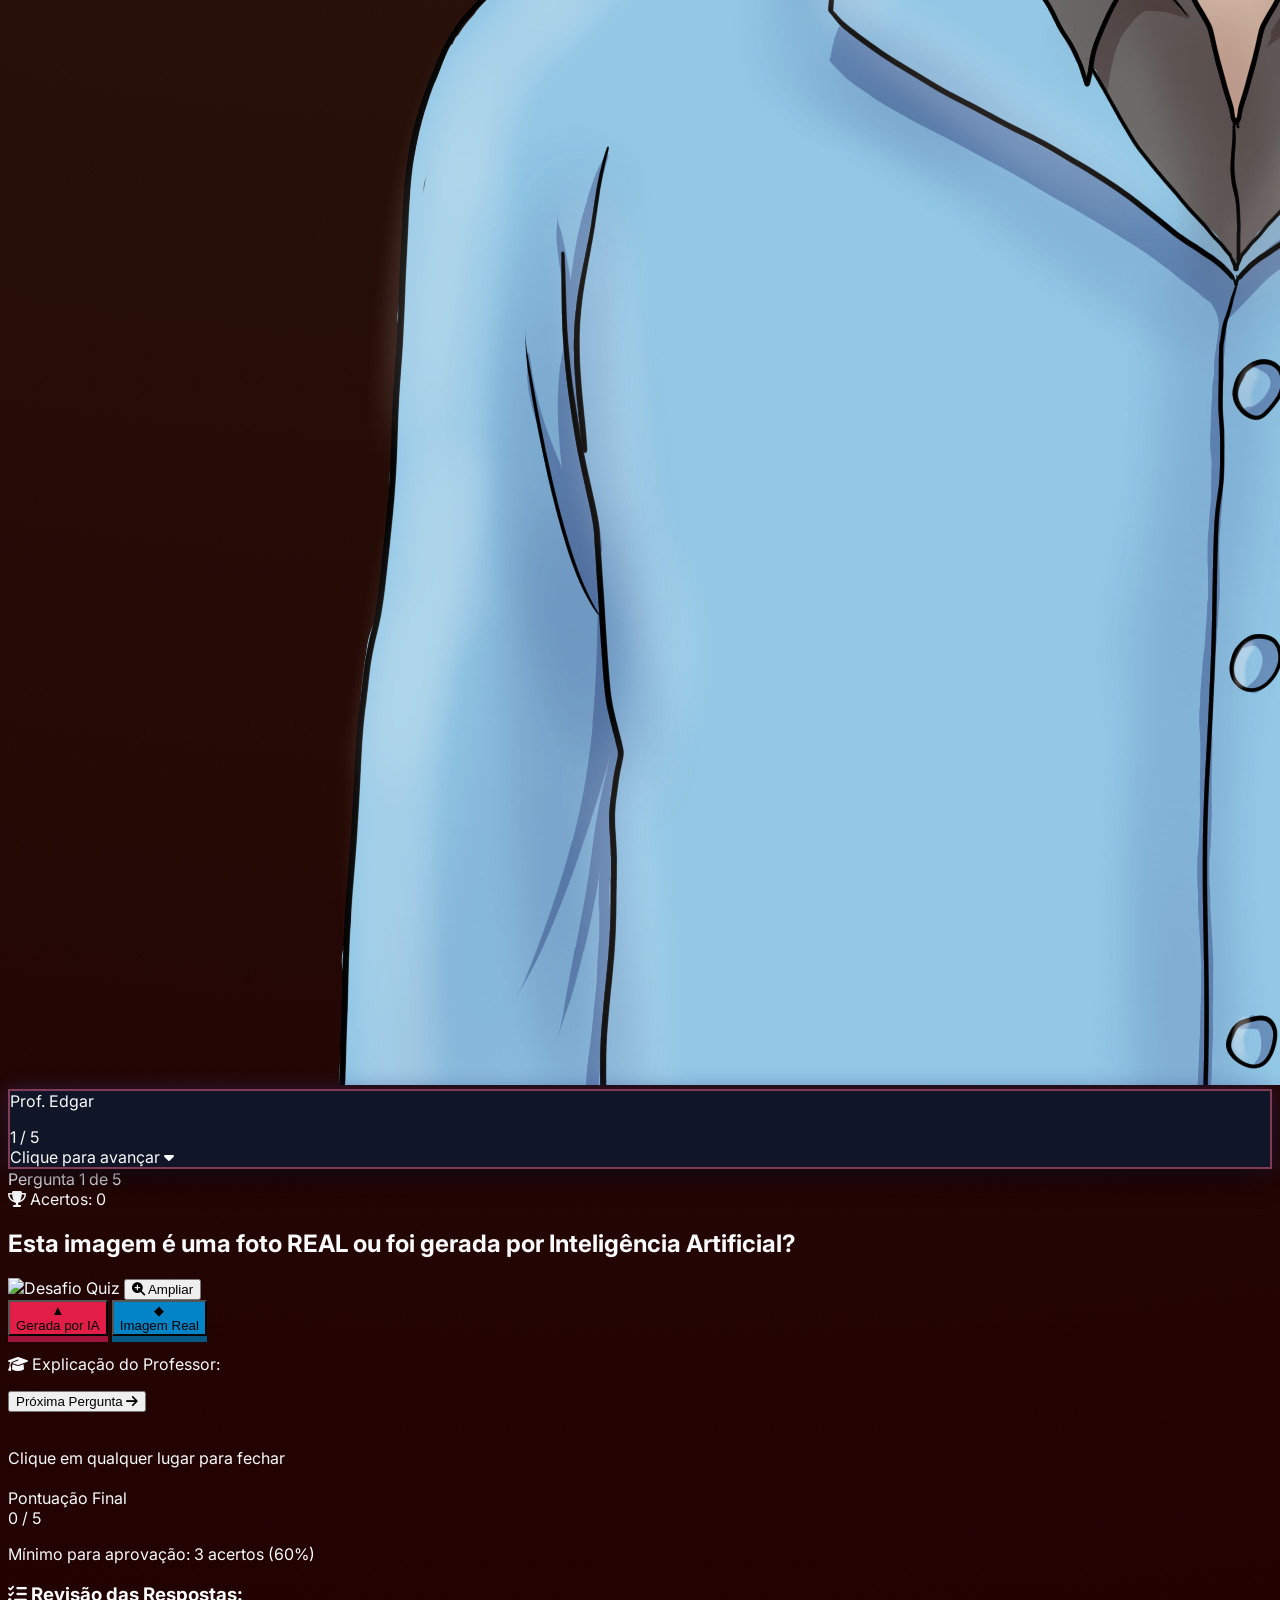
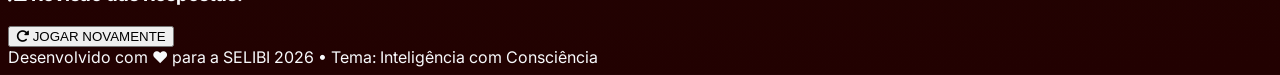
==== commit 279e103c: "feat: implementa mecanica 5 perguntas" ====
--- a/index.html
+++ b/index.html
@@ -134,7 +134,7 @@
             <div class="w-full flex justify-between items-center bg-slate-900/90 border border-slate-800 rounded-2xl p-3.5 mb-4 shadow-xl backdrop-blur-md">
                 <div class="flex items-center space-x-2">
                     <span class="bg-indigo-950 text-indigo-300 text-xs md:text-sm font-bold px-3 py-1.5 rounded-xl border border-indigo-800" id="quiz-counter">
-                        Pergunta 1 de 10
+                        Pergunta 1 de 5
                     </span>
                 </div>
                 
@@ -240,14 +240,14 @@
             <div class="bg-slate-950/90 border border-slate-800 rounded-2xl p-5 mb-6 max-w-md mx-auto">
                 <div class="text-xs text-slate-400 uppercase tracking-widest font-bold mb-1">Pontuação Final</div>
                 <div class="text-4xl md:text-5xl font-display font-extrabold text-amber-400" id="result-score-text">
-                    0 / 10
+                    0 / 5
                 </div>
                 <p class="text-xs text-slate-400 mt-2" id="result-criteria-note">
-                    Mínimo para aprovação: 6 acertos (60%)
+                    Mínimo para aprovação: 3 acertos (60%)
                 </p>
             </div>
 
-            <!-- REVISÃO DAS 10 QUESTÕES -->
+            <!-- REVISÃO DAS 5 QUESTÕES -->
             <div class="text-left mb-6">
                 <h3 class="font-display font-bold text-lg text-slate-200 mb-3 flex items-center gap-2">
                     <i class="fa-solid fa-list-check text-indigo-400"></i>
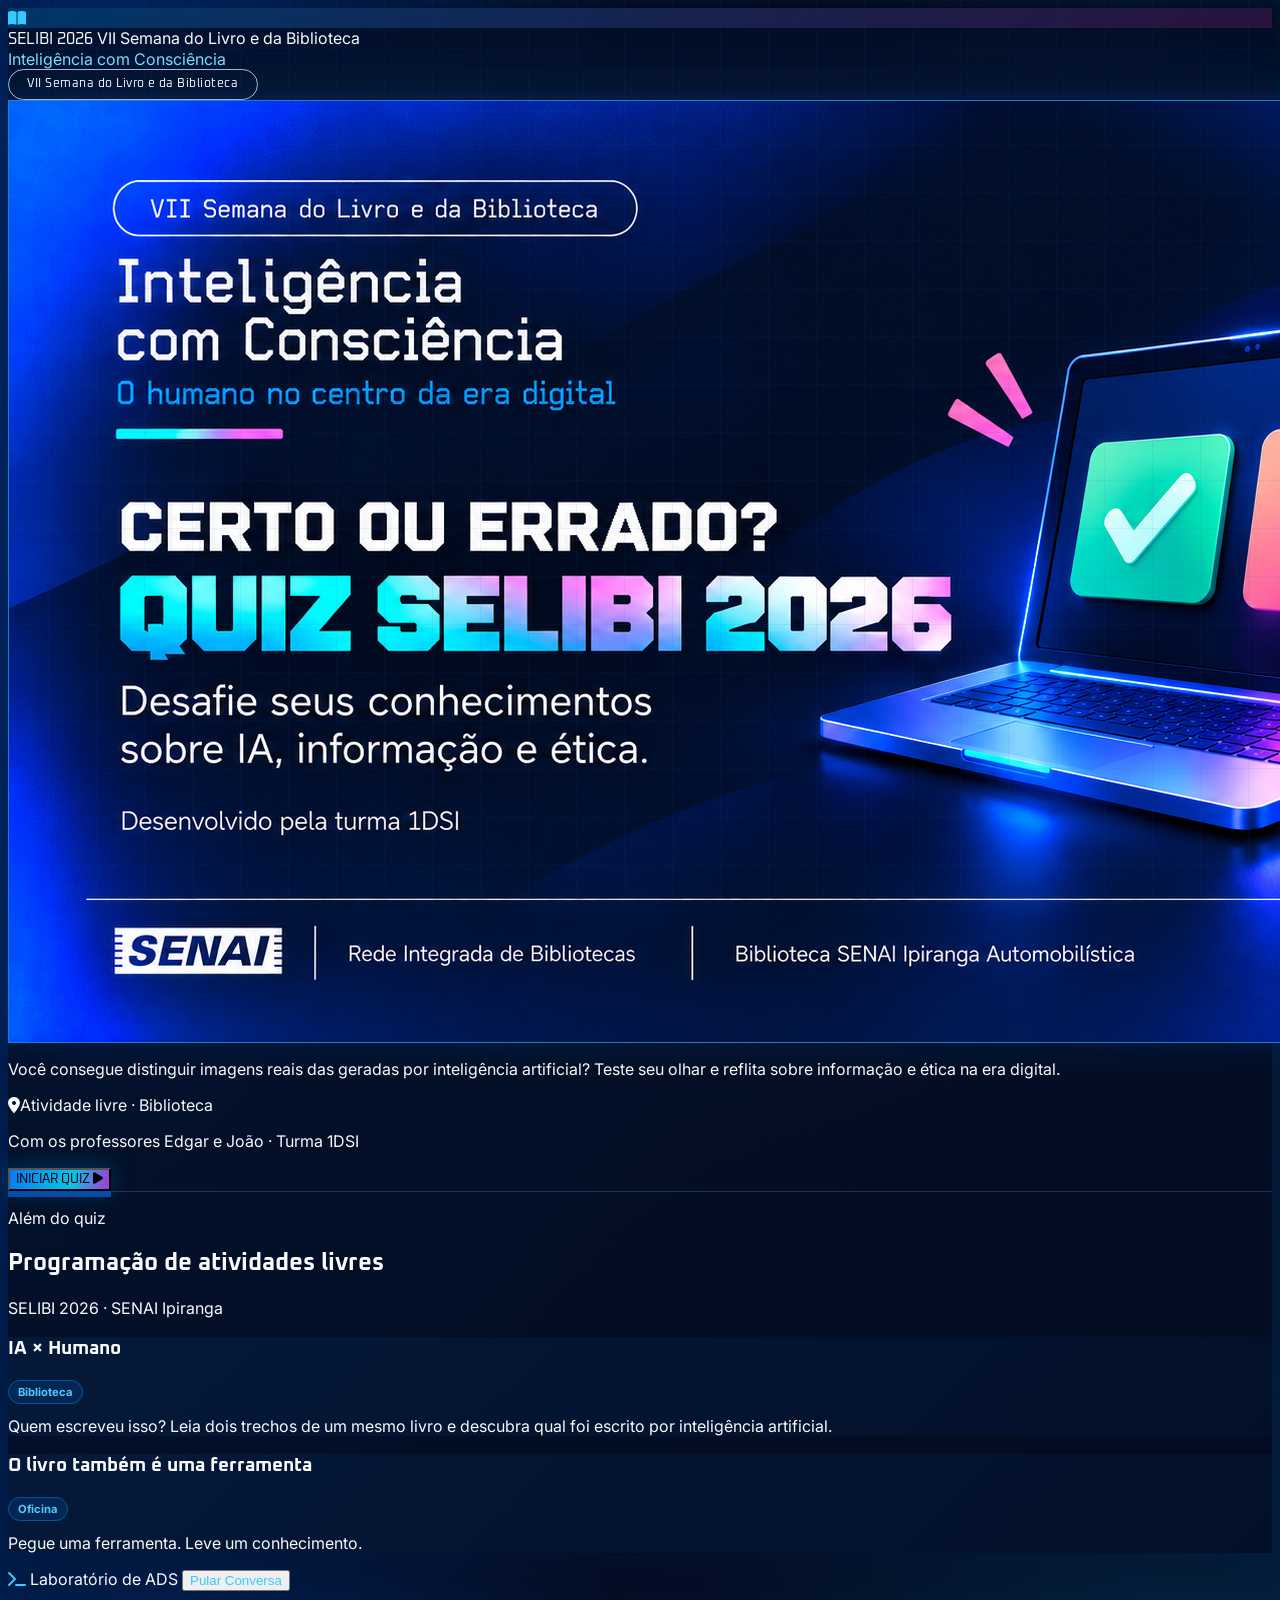
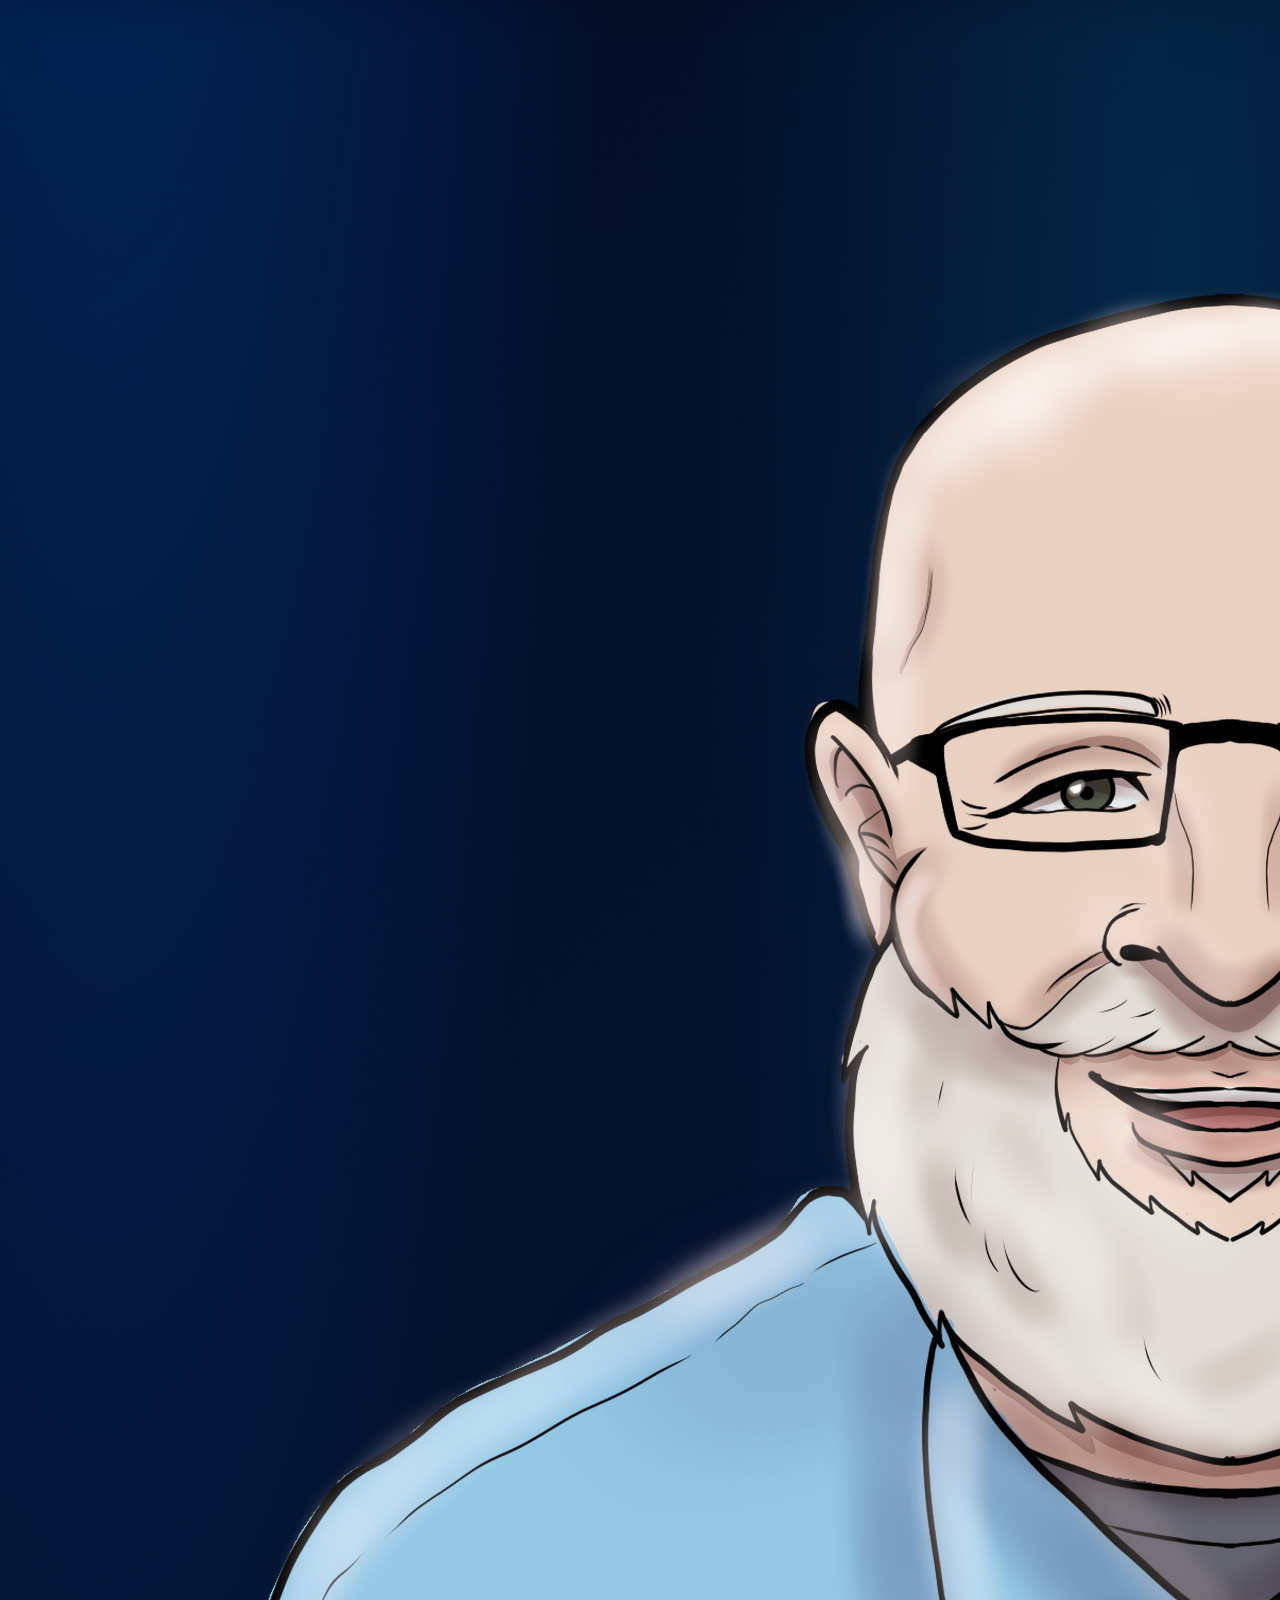
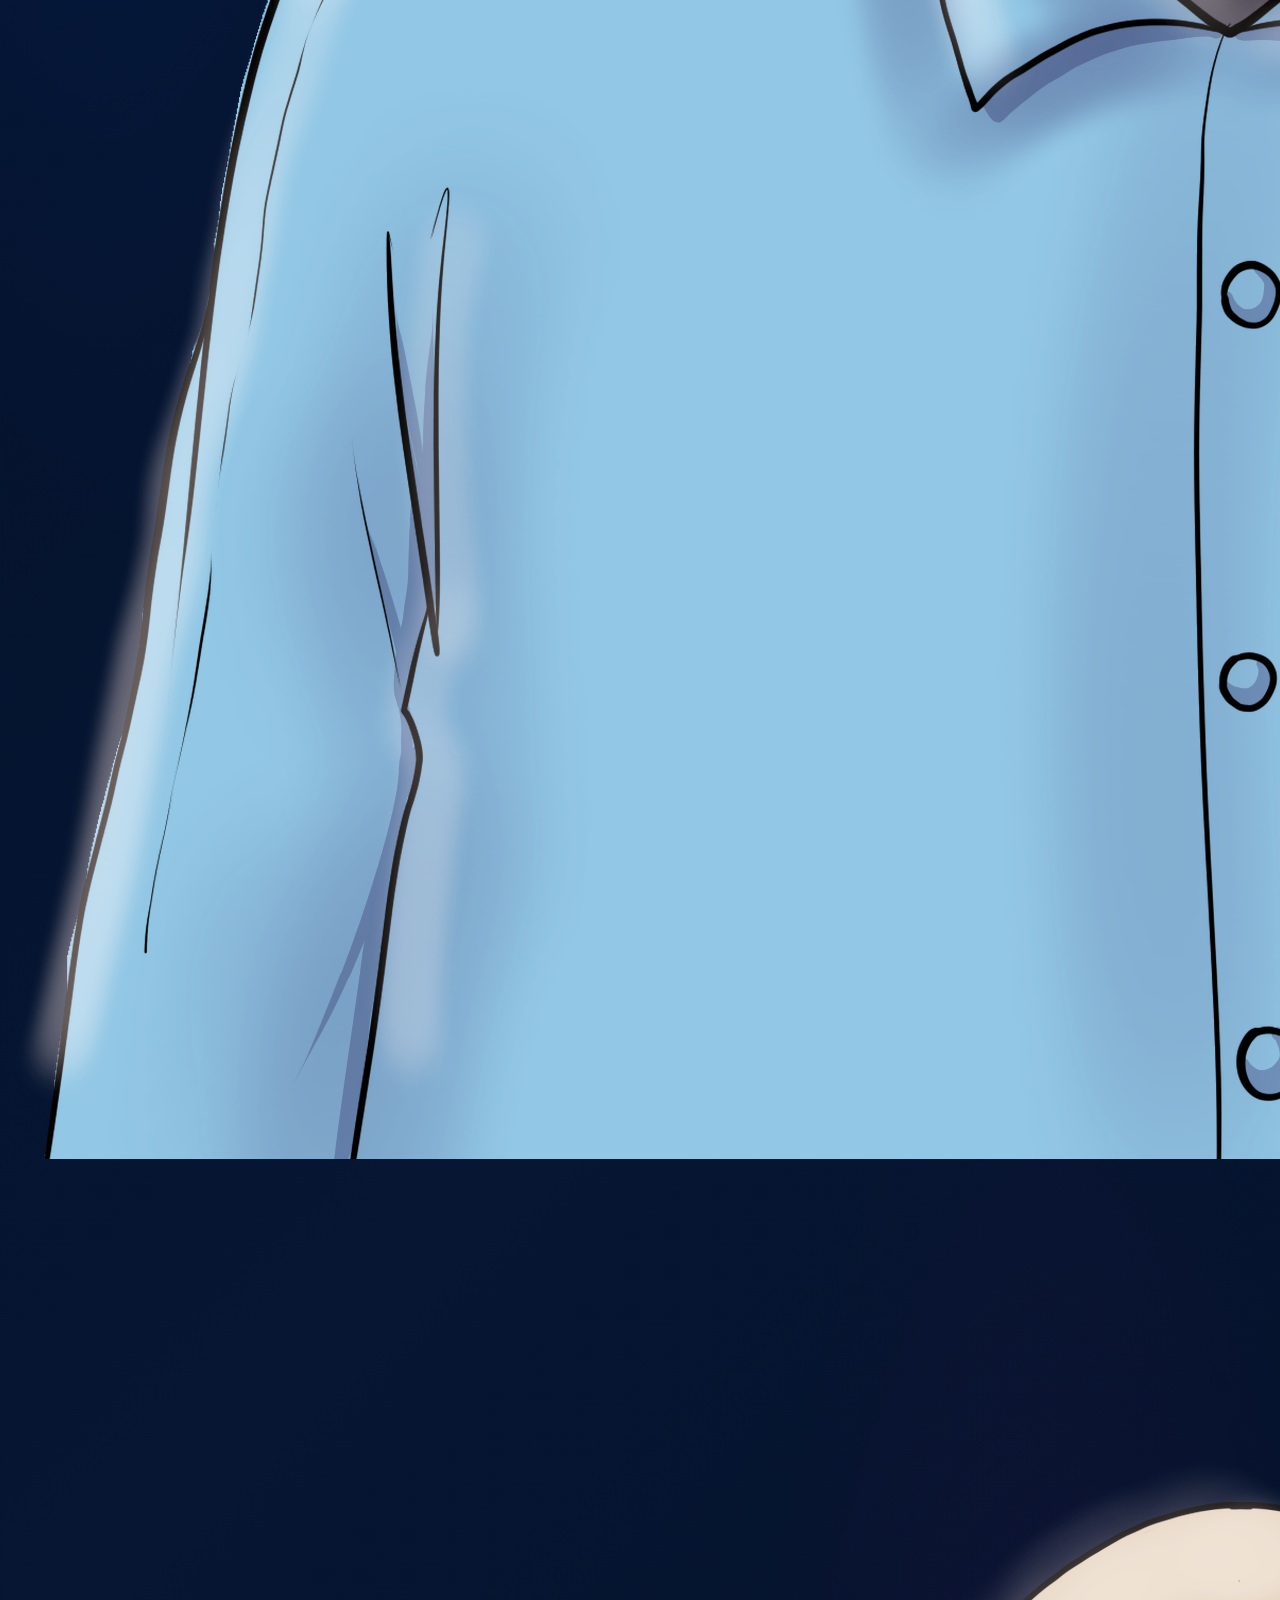
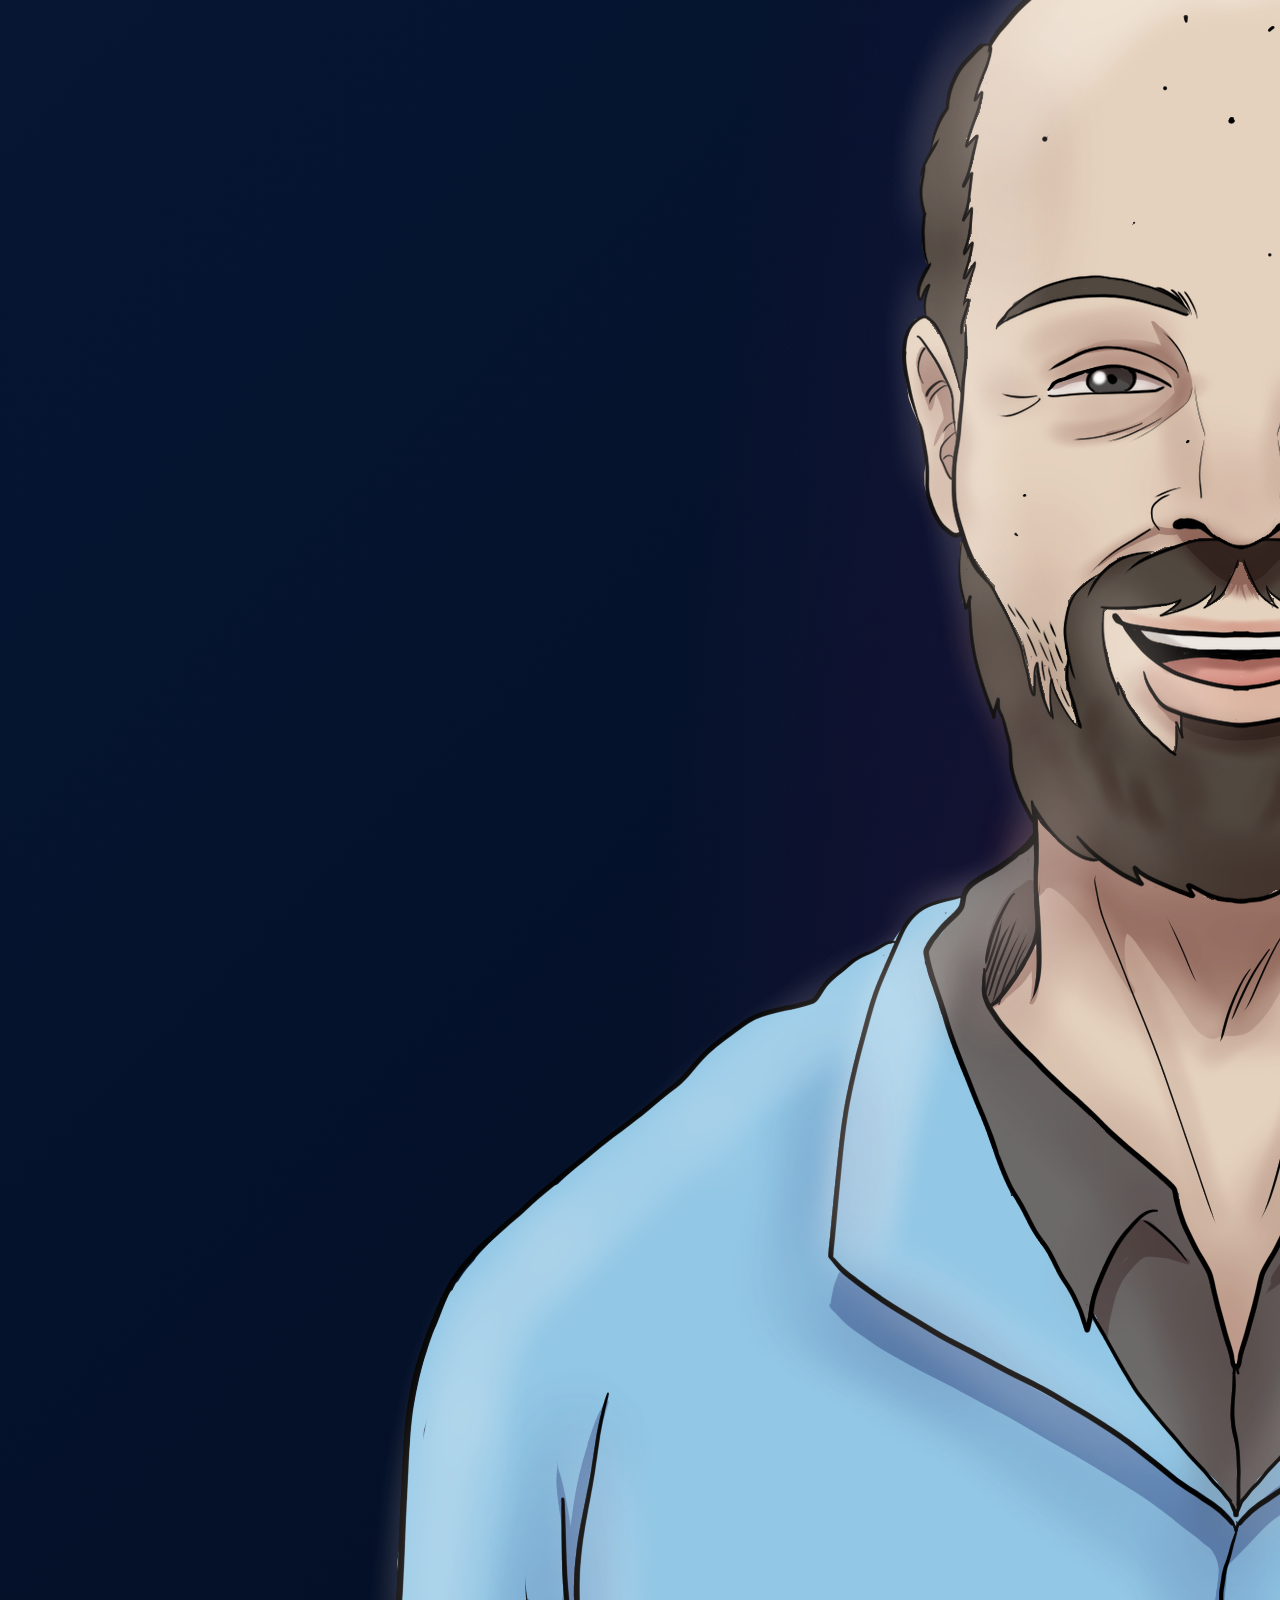
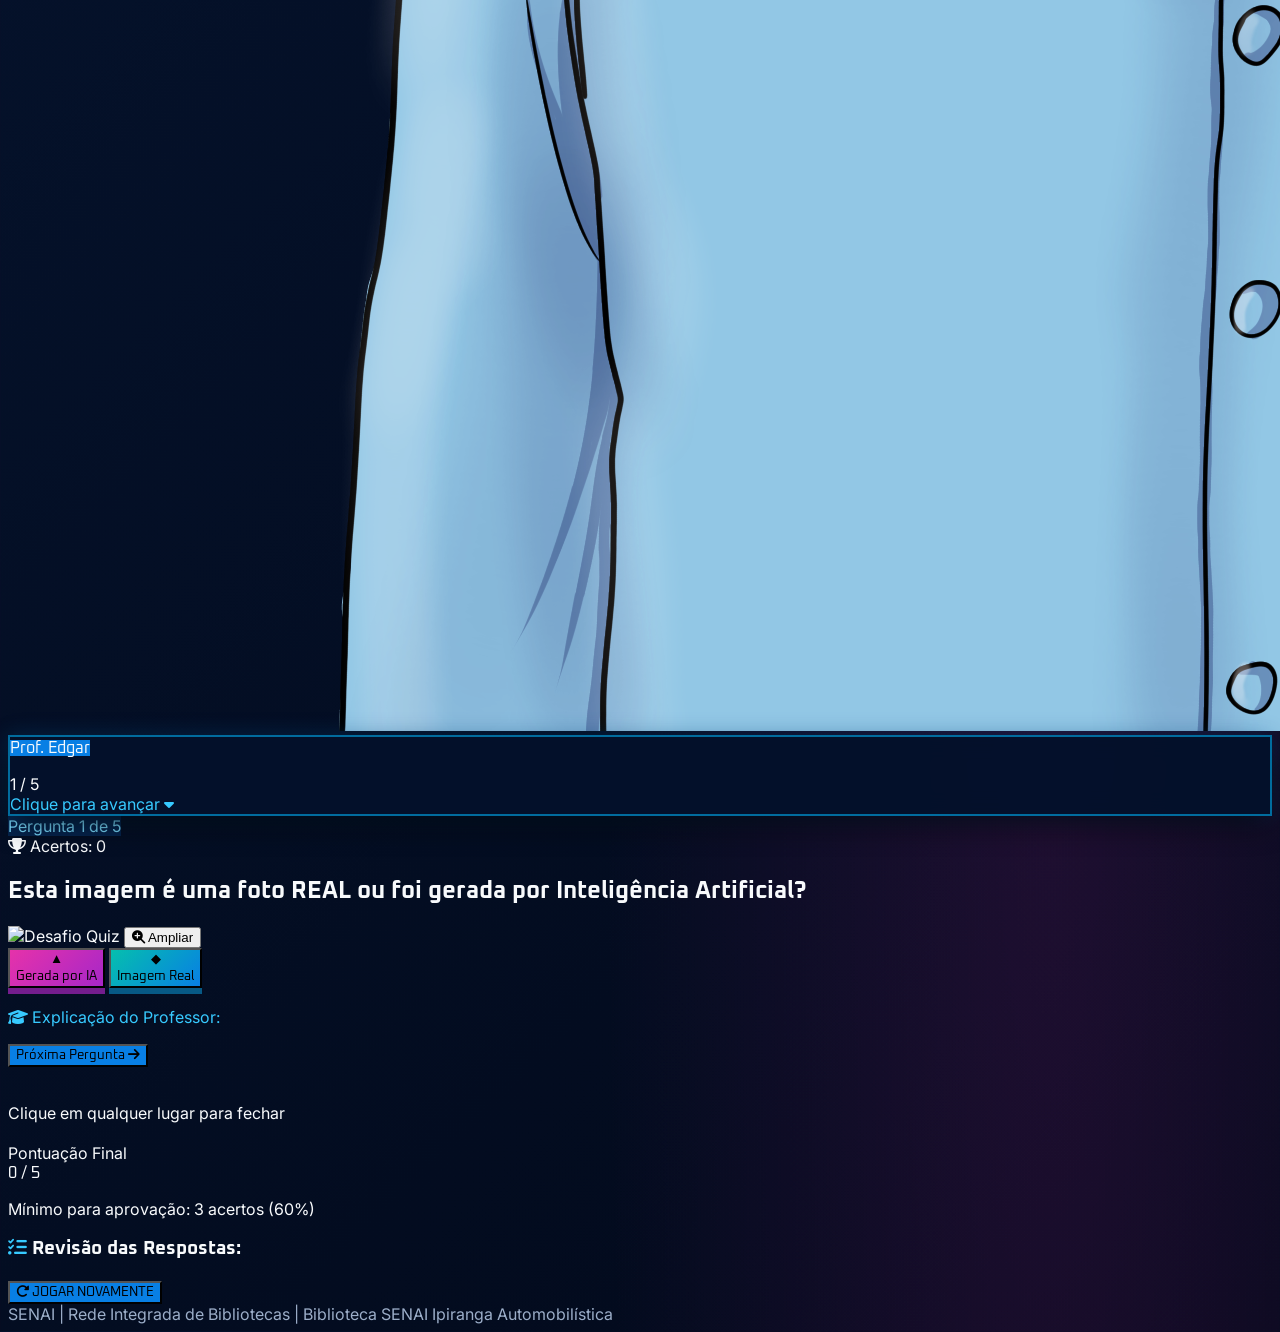
==== commit c97c696f: "feat: alinha identidade visual ao material oficial SELIBI 2026" ====
--- a/index.html
+++ b/index.html
@@ -3,7 +3,7 @@
 <head>
     <meta charset="UTF-8">
     <meta name="viewport" content="width=device-width, initial-scale=1.0">
-    <title>Descubra a IA - Visual Novel & Quiz</title>
+    <title>Quiz SELIBI 2026 - Inteligência com Consciência</title>
     <!-- Tailwind CSS CDN -->
     <script src="https://cdn.tailwindcss.com"></script>
     <script src="js/tailwind-config.js"></script>
@@ -12,24 +12,25 @@
     <!-- Google Fonts -->
     <link rel="preconnect" href="https://fonts.googleapis.com">
     <link rel="preconnect" href="https://fonts.gstatic.com" crossorigin>
-    <link href="https://fonts.googleapis.com/css2?family=Fredoka:wght@500;600;700&family=Inter:wght@400;500;600;700;800&display=swap" rel="stylesheet">
+    <link href="https://fonts.googleapis.com/css2?family=Inter:wght@400;500;600;700;800&family=Oxanium:wght@500;600;700;800&display=swap" rel="stylesheet">
 
     <link rel="stylesheet" href="css/styles.css">
 </head>
 <body class="dark-ambient-bg min-h-screen flex flex-col justify-between items-center p-2 md:p-6 relative">
 
     <!-- CABEÇALHO FIXO -->
-    <header class="w-full max-w-5xl flex justify-between items-center py-3 px-5 bg-slate-900/80 backdrop-blur-md rounded-2xl border border-slate-800/80 mb-3 z-30 shadow-lg">
+    <header class="event-header w-full max-w-5xl flex justify-between items-center py-3 px-5 bg-slate-900/80 backdrop-blur-md rounded-2xl border border-slate-800/80 mb-3 z-30 shadow-lg">
         <div class="flex items-center space-x-3">
-            <div class="w-9 h-9 rounded-xl bg-indigo-600/30 border border-indigo-400/40 flex items-center justify-center text-indigo-400 font-bold">
-                <i class="fa-solid fa-microchip text-lg"></i>
-            </div>
-            <span class="font-display font-bold text-lg md:text-xl text-slate-100 tracking-wide">
-                Descubra a IA
-            </span>
+            <div class="event-mark w-9 h-9 rounded-xl bg-indigo-600/30 border border-indigo-400/40 flex items-center justify-center text-indigo-400 font-bold">
+                <i class="fa-solid fa-book-open text-lg"></i>
+            </div>
+            <div>
+                <span class="block font-display font-bold text-lg md:text-xl text-slate-100 tracking-wide">SELIBI 2026</span>
+                <span class="hidden sm:block text-[10px] md:text-xs text-cyan-300 tracking-wider">VII Semana do Livro e da Biblioteca</span>
+            </div>
         </div>
-        <div id="header-badge" class="text-xs md:text-sm font-semibold px-3 py-1 bg-slate-800/90 text-indigo-300 rounded-lg border border-slate-700">
-            Curso Técnico de Desenvolvimento de Sistemas - SENAI-SP
+        <div id="header-badge" class="text-[10px] md:text-xs font-semibold px-3 py-1.5 bg-slate-800/90 text-indigo-300 rounded-lg border border-slate-700 text-right">
+            Inteligência com Consciência
         </div>
     </header>
 
@@ -37,33 +38,61 @@
     <main class="w-full max-w-5xl flex-1 flex flex-col justify-center items-center relative z-10 my-auto">
 
 
-        <section id="screen-start" class="w-full max-w-2xl bg-slate-900/90 border border-slate-800 rounded-3xl p-6 md:p-10 text-center shadow-2xl backdrop-blur-md">
-            
-            <div class="inline-block p-4 bg-indigo-950/80 rounded-2xl border border-indigo-500/30 mb-6 text-indigo-400 shadow-inner">
-                <i class="fa-solid fa-robot text-5xl md:text-6xl"></i>
-            </div>
-            
-            <h1 class="font-display text-4xl md:text-6xl font-extrabold mb-4 text-white tracking-wide">
-                Descubra a IA
-            </h1>
-            
-            <p class="text-slate-300 text-base md:text-lg mb-8 max-w-lg mx-auto leading-relaxed">
-                Você consegue distinguir fotos reais de imagens geradas por Inteligência Artificial? Aceite o desafio dos nossos professores de TI!
-            </p>
-
-            <!-- Card Informativo dos Professores -->
-            <div class="bg-slate-950/80 p-4 rounded-2xl border border-slate-800 mb-8 max-w-md mx-auto text-left text-sm text-slate-300 flex items-center space-x-4">
-                <i class="fa-solid fa-user-ninja text-3xl text-indigo-400"></i>
-                <div>
-                    <p class="font-bold text-slate-100">Prof. Edgar & Prof. João</p>
-                    <p class="text-xs text-slate-400">Veja as instruções com os professores do curso.</p>
-                </div>
-            </div>
-
-            <button data-action="start-game" class="w-full max-w-md py-4 px-8 bg-[#812e4a] hover:bg-[#a03a5d] text-white font-display font-bold text-xl rounded-2xl shadow-lg shadow-[#812e4a]/30 hover:shadow-[#812e4a]/50 transform hover:-translate-y-0.5 active:translate-y-0.5 transition cursor-pointer flex items-center justify-center space-x-3 mx-auto">
-                <span>INICIAR JOGO</span>
-                <i class="fa-solid fa-play text-lg"></i>
-            </button>
+        <section id="screen-start" class="event-start-card w-full max-w-4xl bg-slate-900/90 border border-slate-800 rounded-3xl p-4 md:p-7 text-center shadow-2xl backdrop-blur-md">
+            <div class="event-kicker mx-auto mb-4">
+                <span>VII Semana do Livro e da Biblioteca</span>
+                <span class="event-kicker-line" aria-hidden="true"></span>
+            </div>
+
+            <img
+                class="event-poster w-full rounded-2xl"
+                src="assets/images/arte-quiz.png"
+                alt="Cartaz do Quiz SELIBI 2026: Certo ou Errado? Desafie seus conhecimentos sobre IA, informação e ética."
+            >
+
+            <div class="event-start-actions flex flex-col md:flex-row items-center justify-between gap-5 md:gap-8 px-2 md:px-4 py-6">
+                <div class="text-left max-w-xl">
+                    <p class="text-slate-200 text-base md:text-lg leading-relaxed">
+                        Você consegue distinguir imagens reais das geradas por inteligência artificial?
+                        Teste seu olhar e reflita sobre informação e ética na era digital.
+                    </p>
+                    <p class="mt-3 text-sm text-cyan-300">
+                        <i class="fa-solid fa-location-dot mr-2" aria-hidden="true"></i>Atividade livre · Biblioteca
+                    </p>
+                    <p class="mt-1 text-xs text-slate-400">Com os professores Edgar e João · Turma 1DSI</p>
+                </div>
+
+                <button data-action="start-game" class="event-start-button w-full md:w-auto md:min-w-64 py-4 px-8 text-white font-display font-bold text-lg rounded-2xl transform hover:-translate-y-0.5 active:translate-y-0.5 transition cursor-pointer flex items-center justify-center space-x-3">
+                    <span>INICIAR QUIZ</span>
+                    <i class="fa-solid fa-play text-base" aria-hidden="true"></i>
+                </button>
+            </div>
+
+            <section class="event-program text-left border-t border-slate-700/80 pt-5 px-2 md:px-4" aria-labelledby="program-title">
+                <div class="flex flex-col sm:flex-row sm:items-end sm:justify-between gap-2 mb-4">
+                    <div>
+                        <p class="text-xs font-bold uppercase tracking-[0.2em] text-cyan-300">Além do quiz</p>
+                        <h2 id="program-title" class="font-display text-xl md:text-2xl font-bold text-white">Programação de atividades livres</h2>
+                    </div>
+                    <span class="text-xs text-slate-400">SELIBI 2026 · SENAI Ipiranga</span>
+                </div>
+                <div class="grid grid-cols-1 md:grid-cols-2 gap-3">
+                    <article class="event-activity-card rounded-xl border border-slate-700/80 bg-slate-950/60 p-4">
+                        <div class="flex items-center justify-between gap-3 mb-2">
+                            <h3 class="font-display font-bold text-white">IA × Humano</h3>
+                            <span class="event-location">Biblioteca</span>
+                        </div>
+                        <p class="text-sm text-slate-300">Quem escreveu isso? Leia dois trechos de um mesmo livro e descubra qual foi escrito por inteligência artificial.</p>
+                    </article>
+                    <article class="event-activity-card rounded-xl border border-slate-700/80 bg-slate-950/60 p-4">
+                        <div class="flex items-center justify-between gap-3 mb-2">
+                            <h3 class="font-display font-bold text-white">O livro também é uma ferramenta</h3>
+                            <span class="event-location">Oficina</span>
+                        </div>
+                        <p class="text-sm text-slate-300">Pegue uma ferramenta. Leve um conhecimento.</p>
+                    </article>
+                </div>
+            </section>
         </section>
 
 
@@ -267,8 +296,12 @@
 
     </main>
 
-    <footer class="w-full max-w-5xl text-center text-xs text-slate-500 py-3 mt-4 border-t border-slate-800/60">
-        Desenvolvido com ❤️ para a SELIBI 2026 &bull; Tema: Inteligência com Consciência
+    <footer class="event-footer w-full max-w-5xl text-center text-xs text-slate-500 py-3 mt-4 border-t border-slate-800/60">
+        <span class="font-bold text-slate-300">SENAI</span>
+        <span class="mx-2" aria-hidden="true">|</span>
+        Rede Integrada de Bibliotecas
+        <span class="mx-2" aria-hidden="true">|</span>
+        Biblioteca SENAI Ipiranga Automobilística
     </footer>
 
 
--- a/css/styles.css
+++ b/css/styles.css
@@ -1,35 +1,149 @@
 body {
     font-family: 'Inter', sans-serif;
-    background-color: #090d16;
+    background-color: #020b20;
     color: #f8fafc;
     user-select: none;
     overflow-x: hidden;
 }
 
-/* Fundo Animado com Névoa Escura */
+.font-display {
+    font-family: 'Oxanium', sans-serif;
+}
+
 .dark-ambient-bg {
-    background: radial-gradient(circle at 50% 20%, #4b1b23 0%, #2a1b0f 45%, #220101 100%);
-}
-
-/* Visual Novel Dialogue Box (Ace Attorney & Wikipe-tan Style) */
+    background:
+        radial-gradient(ellipse at 8% 4%, rgba(0, 102, 255, 0.32), transparent 34rem),
+        radial-gradient(ellipse at 92% 24%, rgba(0, 190, 255, 0.12), transparent 30rem),
+        radial-gradient(ellipse at 82% 92%, rgba(219, 39, 176, 0.13), transparent 28rem),
+        linear-gradient(135deg, #020b20 0%, #061633 54%, #02091a 100%);
+}
+
+.dark-ambient-bg::before {
+    position: fixed;
+    inset: 0;
+    z-index: 0;
+    background-image:
+        linear-gradient(rgba(22, 96, 196, 0.07) 1px, transparent 1px),
+        linear-gradient(90deg, rgba(22, 96, 196, 0.07) 1px, transparent 1px);
+    background-size: 48px 48px;
+    content: "";
+    pointer-events: none;
+}
+
+.event-header {
+    background: rgba(3, 15, 39, 0.84);
+    border-color: rgba(31, 132, 255, 0.35);
+    box-shadow: 0 10px 32px rgba(0, 0, 0, 0.28);
+}
+
+.event-mark {
+    color: #44d9ff;
+    border-color: rgba(45, 207, 255, 0.55);
+    background: linear-gradient(135deg, rgba(0, 151, 255, 0.28), rgba(219, 39, 176, 0.18));
+}
+
+.event-start-card {
+    background: linear-gradient(145deg, rgba(4, 20, 48, 0.97), rgba(2, 11, 31, 0.97));
+    border-color: rgba(26, 142, 255, 0.52);
+    box-shadow: 0 20px 70px rgba(0, 5, 20, 0.55), 0 0 38px rgba(0, 112, 255, 0.13);
+}
+
+.event-kicker {
+    display: flex;
+    align-items: center;
+    justify-content: center;
+    width: fit-content;
+    max-width: 100%;
+    padding: 0.45rem 1.15rem;
+    border: 1px solid rgba(210, 229, 255, 0.8);
+    border-radius: 999px;
+    color: #f8fbff;
+    font-family: 'Oxanium', sans-serif;
+    font-size: 0.75rem;
+    letter-spacing: 0.04em;
+}
+
+.event-kicker-line {
+    display: none;
+}
+
+.event-poster {
+    display: block;
+    border: 1px solid rgba(52, 164, 255, 0.72);
+    box-shadow: 0 0 30px rgba(0, 104, 255, 0.18);
+}
+
+.event-start-actions {
+    border-bottom: 1px solid rgba(71, 103, 152, 0.4);
+}
+
+.event-start-button {
+    background: linear-gradient(105deg, #087bf5, #08c5e8 62%, #a737d8);
+    box-shadow: 0 6px 0 #064caa, 0 0 24px rgba(0, 174, 255, 0.28);
+}
+
+.event-start-button:hover {
+    filter: brightness(1.12);
+    box-shadow: 0 7px 0 #064caa, 0 0 32px rgba(0, 174, 255, 0.46);
+}
+
+.event-start-button:active {
+    transform: translateY(3px);
+    box-shadow: 0 2px 0 #064caa;
+}
+
+.event-start-button:focus-visible,
+button:focus-visible {
+    outline: 3px solid #f45be2;
+    outline-offset: 3px;
+}
+
+.event-activity-card {
+    background: linear-gradient(135deg, rgba(5, 26, 60, 0.88), rgba(3, 16, 41, 0.94));
+    transition: border-color 0.2s ease, transform 0.2s ease;
+}
+
+.event-activity-card:hover {
+    transform: translateY(-2px);
+    border-color: rgba(39, 187, 255, 0.65);
+}
+
+.event-location {
+    flex: none;
+    padding: 0.25rem 0.55rem;
+    border: 1px solid rgba(0, 167, 255, 0.38);
+    border-radius: 999px;
+    background: rgba(0, 119, 255, 0.14);
+    color: #55c9ff;
+    font-size: 0.7rem;
+    font-weight: 700;
+}
+
+.event-footer {
+    color: #9caec9;
+    border-color: rgba(31, 132, 255, 0.32);
+}
+
+/* Visual Novel dialogue and character lighting */
 .vn-dialogue-box {
-    background: rgba(15, 23, 42, 0.94);
-    border: 2px solid rgba(241, 99, 130, 0.5);
-    box-shadow: 0 10px 30px -5px rgba(0, 0, 0, 0.8), 0 0 20px rgba(99, 102, 241, 0.25);
+    background: rgba(4, 17, 43, 0.96);
+    border: 2px solid rgba(0, 184, 255, 0.55);
+    box-shadow: 0 10px 30px -5px rgba(0, 0, 0, 0.8), 0 0 22px rgba(0, 144, 255, 0.2);
     backdrop-filter: blur(12px);
 }
 
-/* Sombra e Destaque nos Personagens VN */
 .vn-sprite {
     transition: transform 0.3s cubic-bezier(0.34, 1.56, 0.64, 1), filter 0.3s ease, opacity 0.3s ease;
     transform-origin: bottom center;
 }
+
 .vn-sprite.speaking {
     transform: scale(1.05);
     opacity: 1;
-    filter: drop-shadow(0 0 25px rgba(241, 99, 158, 0.4)) brightness(1.05);
+    filter: drop-shadow(0 0 25px rgba(0, 190, 255, 0.38)) brightness(1.05);
     z-index: 20;
 }
+
 .vn-sprite.silent {
     transform: scale(0.95);
     opacity: 0.45;
@@ -37,48 +151,100 @@
     z-index: 10;
 }
 
-/* Botões Kahoot com Efeito 3D */
+/* The poster's magenta and cyan accents carry through to the answer choices. */
 .btn-kahoot-ai {
-    background-color: #e11d48;
-    box-shadow: 0 6px 0 #9f1239;
+    background: linear-gradient(135deg, #e632aa, #a727c8);
+    box-shadow: 0 6px 0 #741d8d;
     transition: all 0.15s ease;
 }
+
 .btn-kahoot-ai:hover {
-    background-color: #f43f5e;
+    background: linear-gradient(135deg, #f34abb, #bd36dc);
     transform: translateY(-2px);
-    box-shadow: 0 8px 0 #9f1239;
-}
+    box-shadow: 0 8px 0 #741d8d;
+}
+
 .btn-kahoot-ai:active {
     transform: translateY(4px);
-    box-shadow: 0 2px 0 #9f1239;
+    box-shadow: 0 2px 0 #741d8d;
 }
 
 .btn-kahoot-real {
-    background-color: #0284c7;
+    background: linear-gradient(135deg, #05bfae, #087fe4);
     box-shadow: 0 6px 0 #075985;
     transition: all 0.15s ease;
 }
+
 .btn-kahoot-real:hover {
-    background-color: #38bdf8;
+    background: linear-gradient(135deg, #14d8bf, #168ff2);
     transform: translateY(-2px);
     box-shadow: 0 8px 0 #075985;
 }
+
 .btn-kahoot-real:active {
     transform: translateY(4px);
     box-shadow: 0 2px 0 #075985;
 }
 
+/* Reuse cyan from the SELIBI artwork wherever the existing UI uses indigo. */
+.text-indigo-400 {
+    color: #37caff !important;
+}
+
+.text-indigo-300 {
+    color: #7bdcff !important;
+}
+
+.bg-indigo-600 {
+    background-color: #087fe4 !important;
+}
+
+.bg-indigo-500:hover,
+.hover\:bg-indigo-500:hover {
+    background-color: #079bdc !important;
+}
+
+.bg-indigo-950 {
+    background-color: #05244d !important;
+}
+
+.border-indigo-800 {
+    border-color: #13528a !important;
+}
+
+.border-indigo-300 {
+    border-color: #63d8ff !important;
+}
+
 /* Custom Scrollbar */
 ::-webkit-scrollbar {
     width: 8px;
 }
+
 ::-webkit-scrollbar-track {
-    background: #0f172a;
-}
+    background: #07152d;
+}
+
 ::-webkit-scrollbar-thumb {
-    background: #812e4a;
+    background: #087fe4;
     border-radius: 4px;
 }
+
 ::-webkit-scrollbar-thumb:hover {
-    background: #ca5a38;
-}
+    background: #d541c6;
+}
+
+@media (max-width: 640px) {
+    .event-start-card {
+        padding: 1rem;
+    }
+
+    .event-poster {
+        border-radius: 0.85rem;
+    }
+
+    .event-footer {
+        font-size: 0.65rem;
+        line-height: 1.7;
+    }
+}
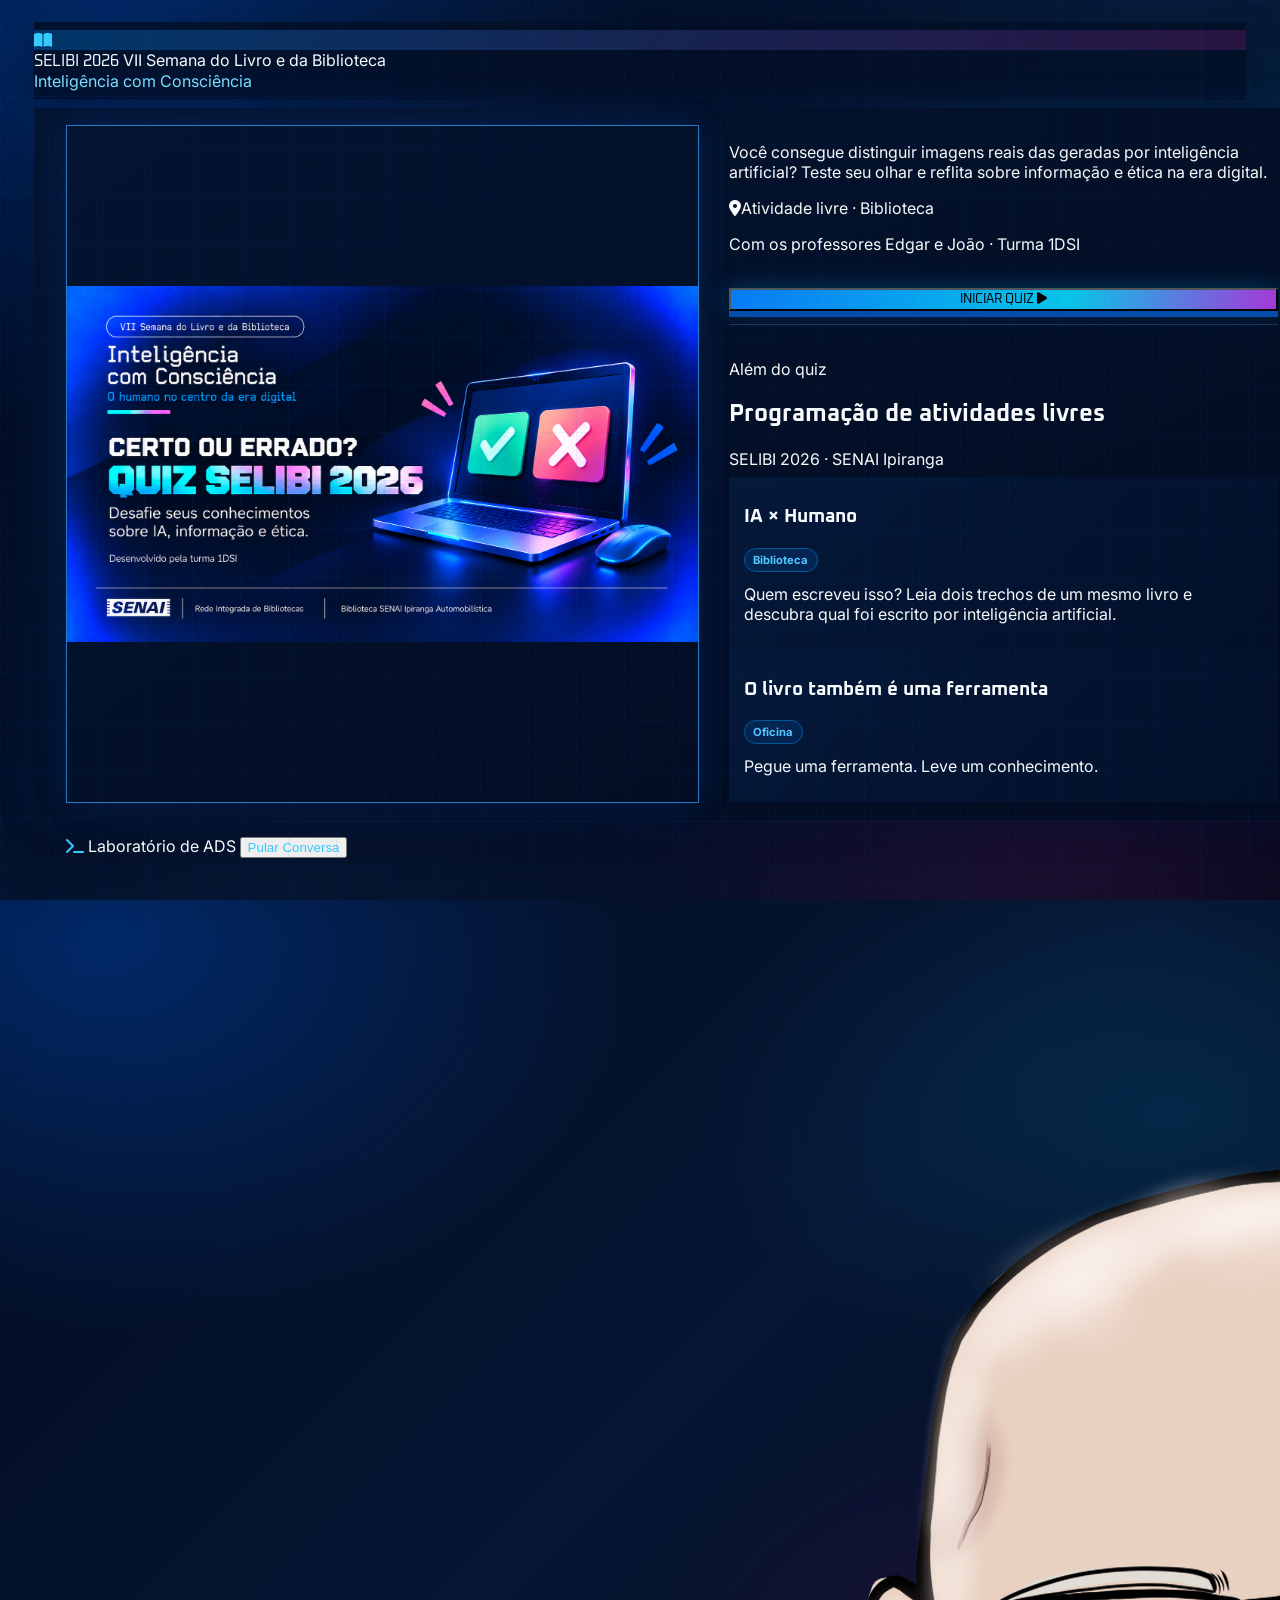
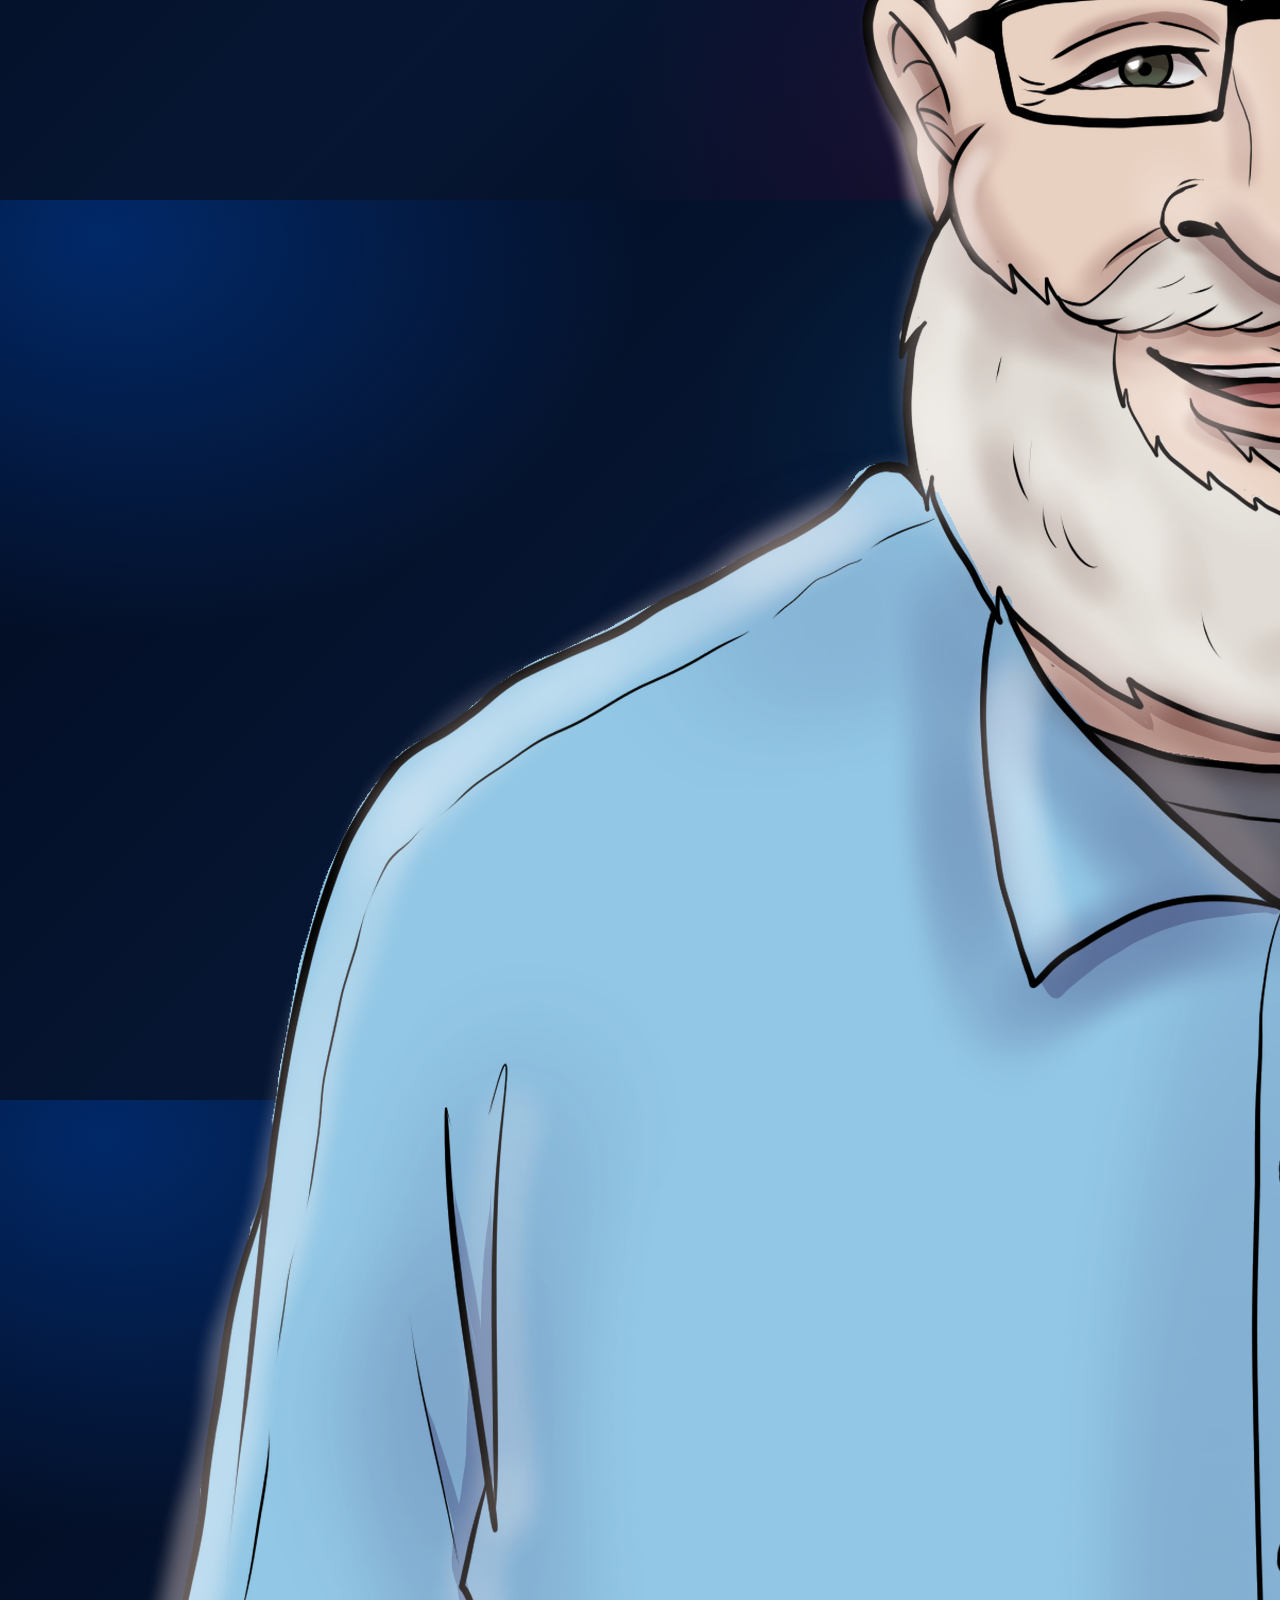
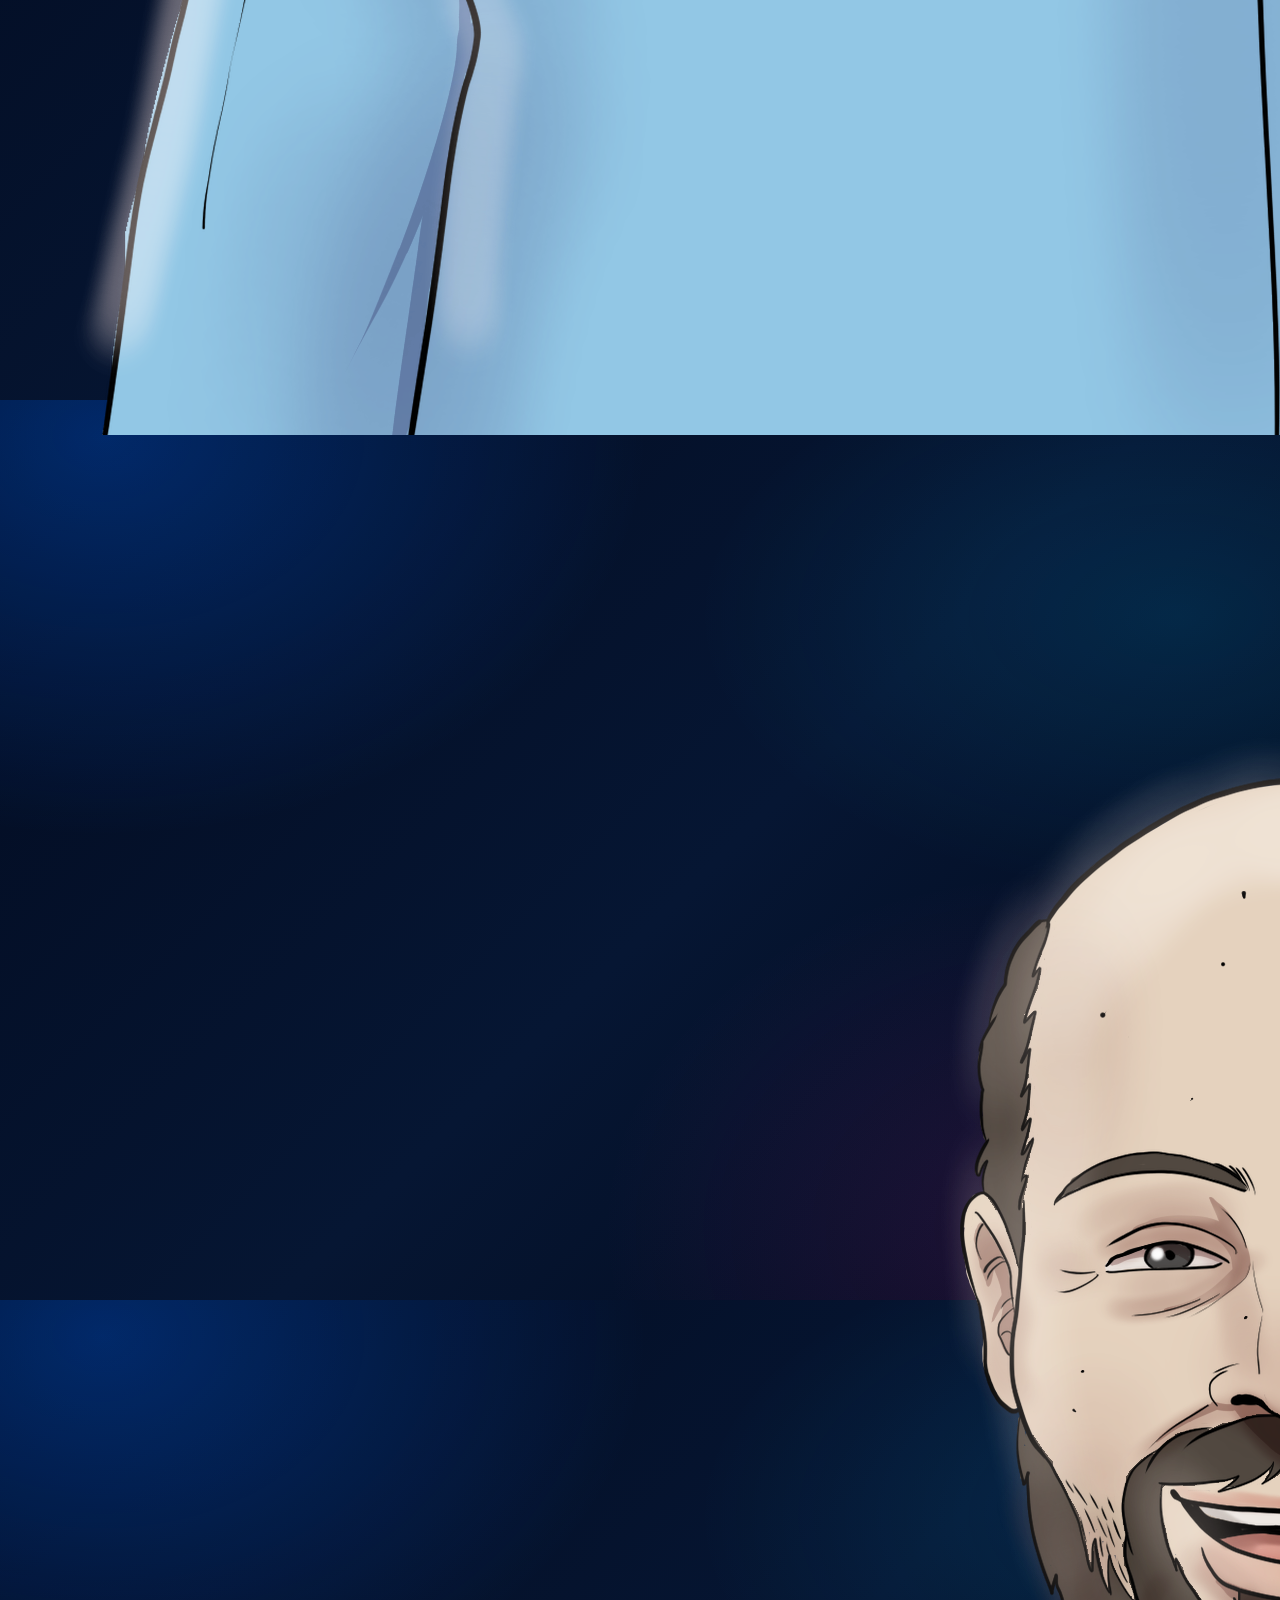
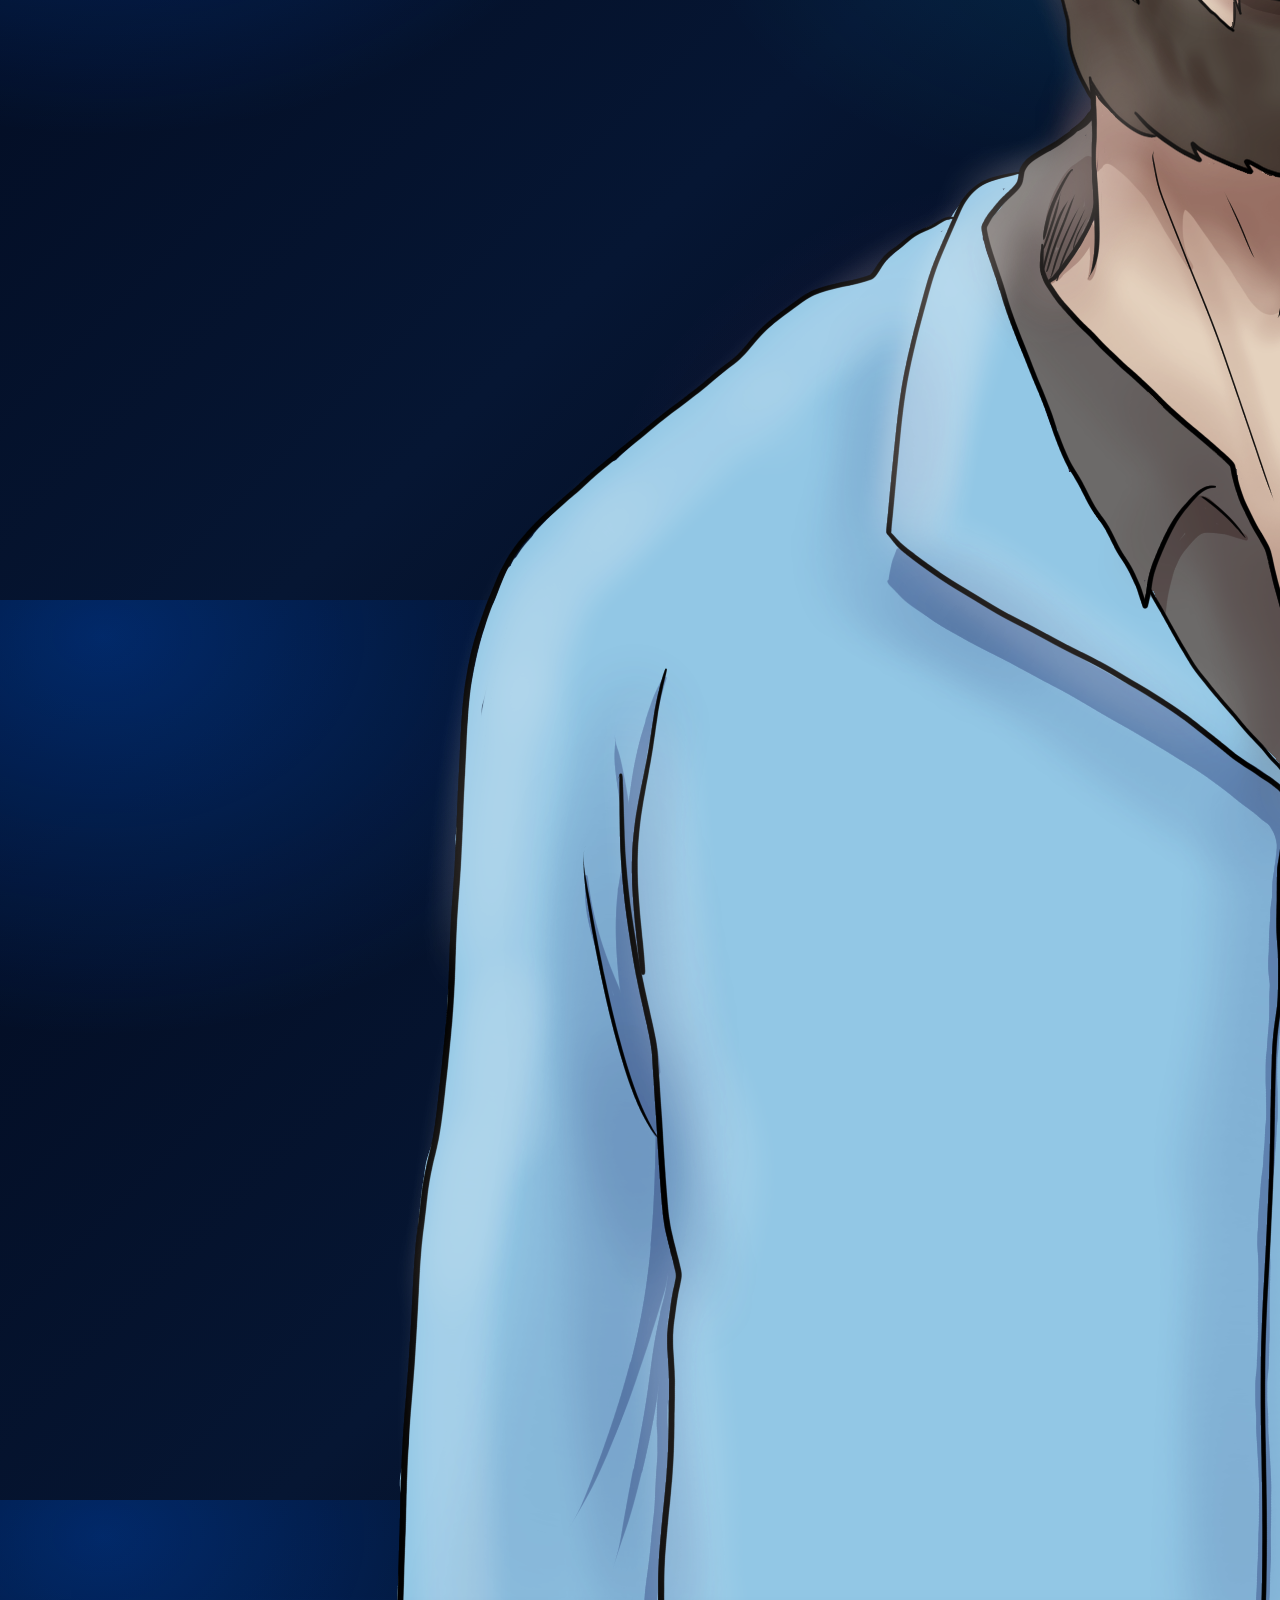
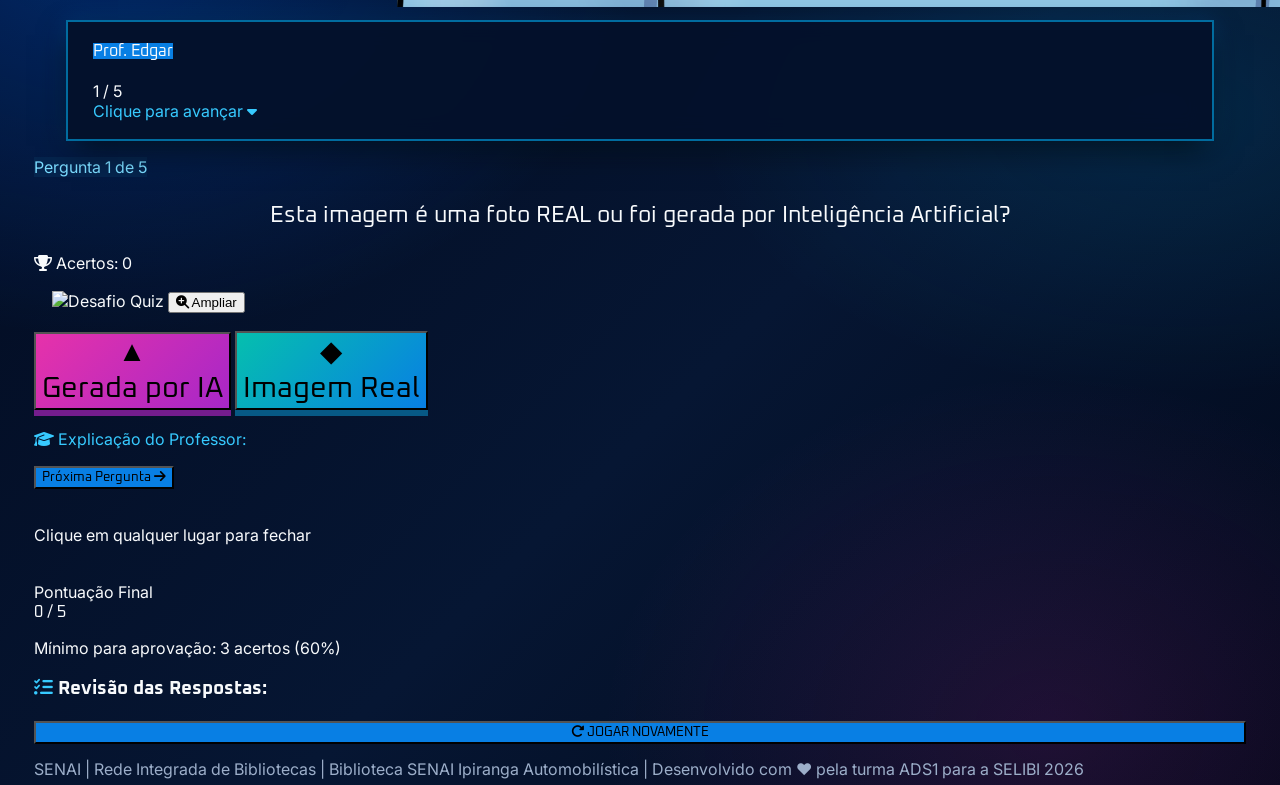
==== commit 30bed225: "fix: ajusta rodapé e barra de título na visão de desktop para otimizar espaço livre" ====
--- a/index.html
+++ b/index.html
@@ -166,7 +166,10 @@
                         Pergunta 1 de 5
                     </span>
                 </div>
-                
+                <p class="quiz-status-question font-display font-bold text-slate-100">
+                    Esta imagem é uma foto REAL ou foi gerada por Inteligência Artificial?
+                </p>
+
                 <div class="flex items-center space-x-3 text-amber-400 font-bold text-sm md:text-base">
                     <i class="fa-solid fa-trophy"></i>
                     <span>Acertos: <span id="quiz-score" class="text-white">0</span></span>
@@ -302,6 +305,8 @@
         Rede Integrada de Bibliotecas
         <span class="mx-2" aria-hidden="true">|</span>
         Biblioteca SENAI Ipiranga Automobilística
+        <span class="mx-2" aria-hidden="true">|</span>
+        Desenvolvido com <span aria-label="amor">❤️</span> pela turma ADS1 para a SELIBI 2026
     </footer>
 
 
--- a/css/styles.css
+++ b/css/styles.css
@@ -248,3 +248,273 @@
         line-height: 1.7;
     }
 }
+
+.quiz-status-question {
+    display: none;
+}
+
+/* Desktop / notebook (landscape): the whole game fits the viewport without page scroll.
+   Mobile portrait keeps the regular scrolling layout. */
+@media (min-width: 900px) and (min-height: 480px) and (orientation: landscape) {
+    html,
+    body {
+        height: 100%;
+    }
+
+    body {
+        height: 100dvh;
+        overflow: hidden;
+        padding: clamp(0.5rem, 1.5vh, 1.25rem) clamp(0.75rem, 2vw, 2rem);
+    }
+
+    .event-header,
+    main,
+    main > section,
+    .event-footer {
+        max-width: 1800px !important;
+    }
+
+    .event-header {
+        flex: none;
+        margin-bottom: clamp(0.35rem, 1vh, 0.75rem);
+        padding-top: 0.5rem;
+        padding-bottom: 0.5rem;
+    }
+
+    .event-footer {
+        flex: none;
+        margin-top: clamp(0.25rem, 1vh, 0.75rem);
+        padding: 0.4rem 0;
+    }
+
+    main {
+        flex: 1 1 0;
+        min-height: 0;
+        margin: 0;
+        justify-content: stretch;
+        align-items: stretch;
+    }
+
+    main > section:not(.hidden) {
+        flex: 1 1 0;
+        min-height: 0;
+        max-width: none !important;
+        width: 100%;
+    }
+
+    /* Start screen: poster on the left, actions + program on the right */
+    #screen-start:not(.hidden) {
+        display: grid;
+        grid-template-columns: minmax(0, 1.15fr) minmax(0, 1fr);
+        grid-template-rows: auto minmax(0, 1fr);
+        align-items: start;
+        column-gap: clamp(1rem, 2.5vw, 2.5rem);
+        padding: clamp(0.75rem, 2vh, 1.75rem) clamp(1rem, 2.5vw, 2.5rem);
+        text-align: left;
+    }
+
+    #screen-start .event-kicker {
+        display: none;
+    }
+
+    #screen-start .event-poster {
+        grid-column: 1;
+        grid-row: 1 / span 2;
+        align-self: center;
+        width: 100%;
+        height: 100%;
+        min-height: 0;
+        object-fit: contain;
+    }
+
+    #screen-start .event-start-actions {
+        grid-column: 2;
+        grid-row: 1;
+        align-self: end;
+        flex-direction: column;
+        align-items: stretch;
+        gap: 0;
+        padding: 0 0 clamp(0.5rem, 1.5vh, 1.5rem);
+    }
+
+    #screen-start .event-start-actions > div {
+        max-width: none;
+    }
+
+    #screen-start .event-start-actions button {
+        width: 100%;
+        margin-top: clamp(0.75rem, 2vh, 1.5rem);
+    }
+
+    #screen-start .event-program {
+        grid-column: 2;
+        grid-row: 2;
+        align-self: start;
+        padding: clamp(0.75rem, 2vh, 1.5rem) 0 0;
+        min-height: 0;
+    }
+
+    #screen-start .event-program > div.grid {
+        grid-template-columns: 1fr;
+    }
+
+    #screen-start .event-program > div:first-child {
+        margin-bottom: 0.5rem;
+    }
+
+    #screen-start .event-activity-card {
+        padding: 0.6rem 0.9rem;
+    }
+
+    /* Visual novel: stage grows with the viewport */
+    #screen-vn:not(.hidden) {
+        display: flex;
+        min-height: 0;
+    }
+
+    #screen-vn > div {
+        height: 100%;
+        min-height: 0;
+        padding: clamp(0.6rem, 1.8vh, 1.5rem) clamp(1rem, 2.5vw, 2.5rem);
+    }
+
+    #screen-vn > div > div:nth-of-type(3) {
+        flex: 1 1 0;
+        min-height: 0;
+        height: auto;
+        margin: clamp(0.25rem, 1vh, 1rem) 0;
+    }
+
+    #screen-vn .vn-sprite {
+        max-width: 38%;
+    }
+
+    #screen-vn .vn-dialogue-box {
+        padding: clamp(0.75rem, 2vh, 1.5rem) clamp(1rem, 2vw, 2rem);
+    }
+
+    #screen-vn #vn-text {
+        font-size: clamp(1rem, 2.2vh, 1.5rem);
+        min-height: 0;
+    }
+
+    /* Quiz: image on the left, answers on the right */
+    #screen-quiz:not(.hidden) {
+        display: grid;
+        grid-template-columns: minmax(0, 1.4fr) minmax(0, 1fr);
+        grid-template-rows: auto minmax(0, 1fr);
+        align-items: stretch;
+        gap: clamp(0.5rem, 1.8vh, 1.25rem) clamp(1rem, 2vw, 2rem);
+    }
+
+    #screen-quiz > div:nth-child(1) {
+        grid-column: 1 / -1;
+        margin: 0;
+    }
+
+    #screen-quiz > div:nth-child(2) {
+        grid-column: 1;
+        grid-row: 2;
+        min-height: 0;
+        margin: 0;
+        padding: clamp(0.75rem, 2vh, 1.5rem);
+    }
+
+    #screen-quiz > div:nth-child(1) {
+        gap: 1rem;
+    }
+
+    #screen-quiz .quiz-status-question {
+        display: block;
+        flex: 1;
+        text-align: center;
+        font-size: clamp(1rem, 2.6vh, 1.75rem);
+    }
+
+    #screen-quiz > div:nth-child(2) h2 {
+        display: none;
+    }
+
+    #screen-quiz > div:nth-child(2) > div {
+        flex: 1 1 0;
+        min-height: 0;
+        height: auto;
+        max-width: none;
+    }
+
+    #screen-quiz > div:nth-child(3) {
+        grid-column: 2;
+        grid-row: 2;
+        grid-template-columns: 1fr;
+        grid-auto-rows: minmax(0, 1fr);
+        gap: clamp(0.75rem, 2.5vh, 1.5rem);
+    }
+
+    #screen-quiz > div:nth-child(3) button {
+        font-size: clamp(1.25rem, 3.2vh, 2rem);
+    }
+
+    /* Result: summary on the left, review on the right */
+    #screen-result:not(.hidden) {
+        display: grid;
+        grid-template-columns: minmax(0, 0.8fr) minmax(0, 1.5fr);
+        grid-template-rows: auto auto auto auto minmax(0, 1fr);
+        column-gap: clamp(1rem, 3vw, 3rem);
+        align-content: center;
+        padding: clamp(0.75rem, 2.5vh, 2rem) clamp(1rem, 3vw, 3rem);
+    }
+
+    #screen-result > * {
+        grid-column: 1;
+        margin-left: auto;
+        margin-right: auto;
+    }
+
+    #screen-result > div:nth-of-type(3) {
+        grid-column: 2;
+        margin-left: 0;
+        margin-right: 0;
+        grid-row: 1 / span 5;
+        align-self: center;
+        width: 100%;
+        max-width: none;
+        margin-bottom: 0;
+    }
+
+    #screen-result > div:nth-of-type(2) {
+        width: 100%;
+        margin-bottom: clamp(0.5rem, 2vh, 1.5rem);
+    }
+
+    #screen-result #review-list-container {
+        display: grid;
+        grid-template-columns: 1fr 1fr;
+        gap: 0.6rem;
+        max-height: none;
+        overflow: visible;
+        padding-right: 0;
+    }
+
+    #screen-result #review-list-container > div {
+        margin: 0;
+        padding: 0.6rem;
+        font-size: clamp(0.7rem, 1.6vh, 0.85rem);
+    }
+
+    #screen-result #review-list-container p {
+        display: -webkit-box;
+        -webkit-line-clamp: 4;
+        -webkit-box-orient: vertical;
+        overflow: hidden;
+    }
+
+    #screen-result h1 {
+        font-size: clamp(1.75rem, 5vh, 3rem);
+    }
+
+    #screen-result > button {
+        grid-row: 5;
+        align-self: start;
+        width: 100%;
+    }
+}
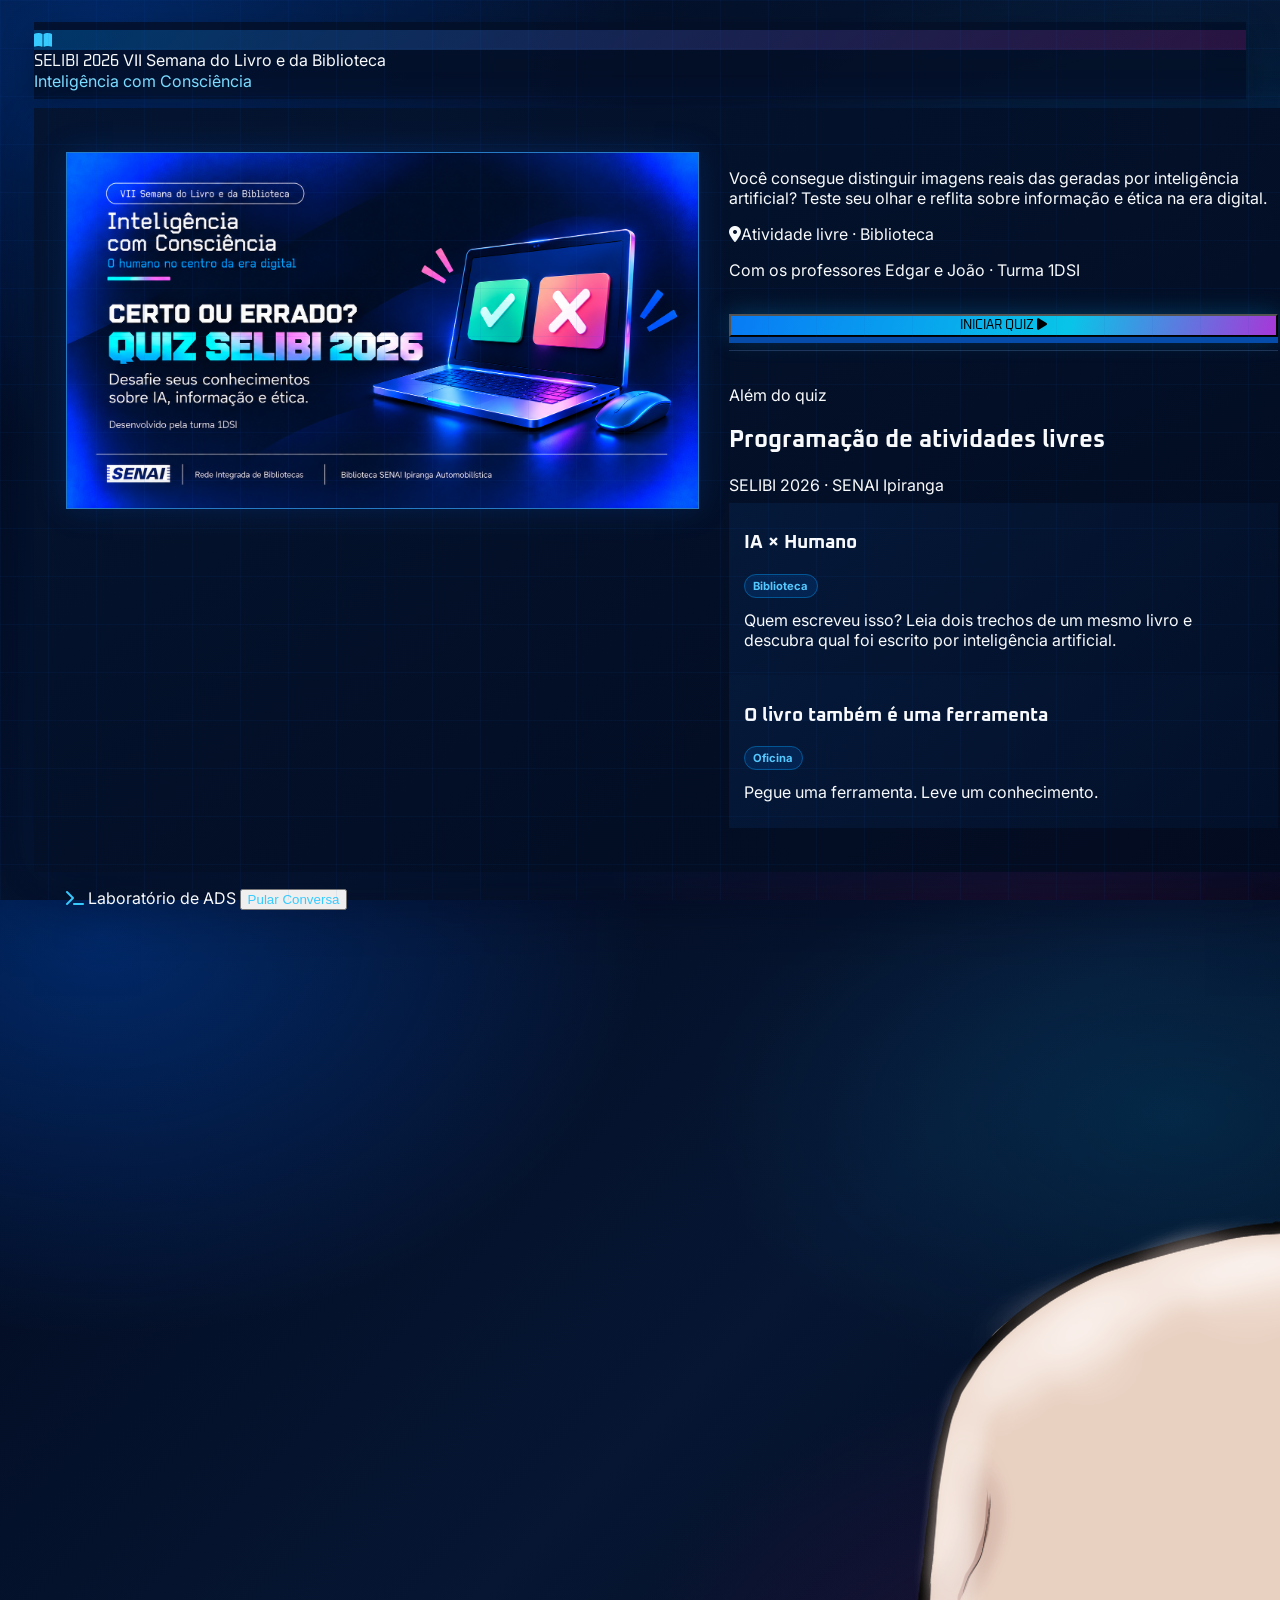
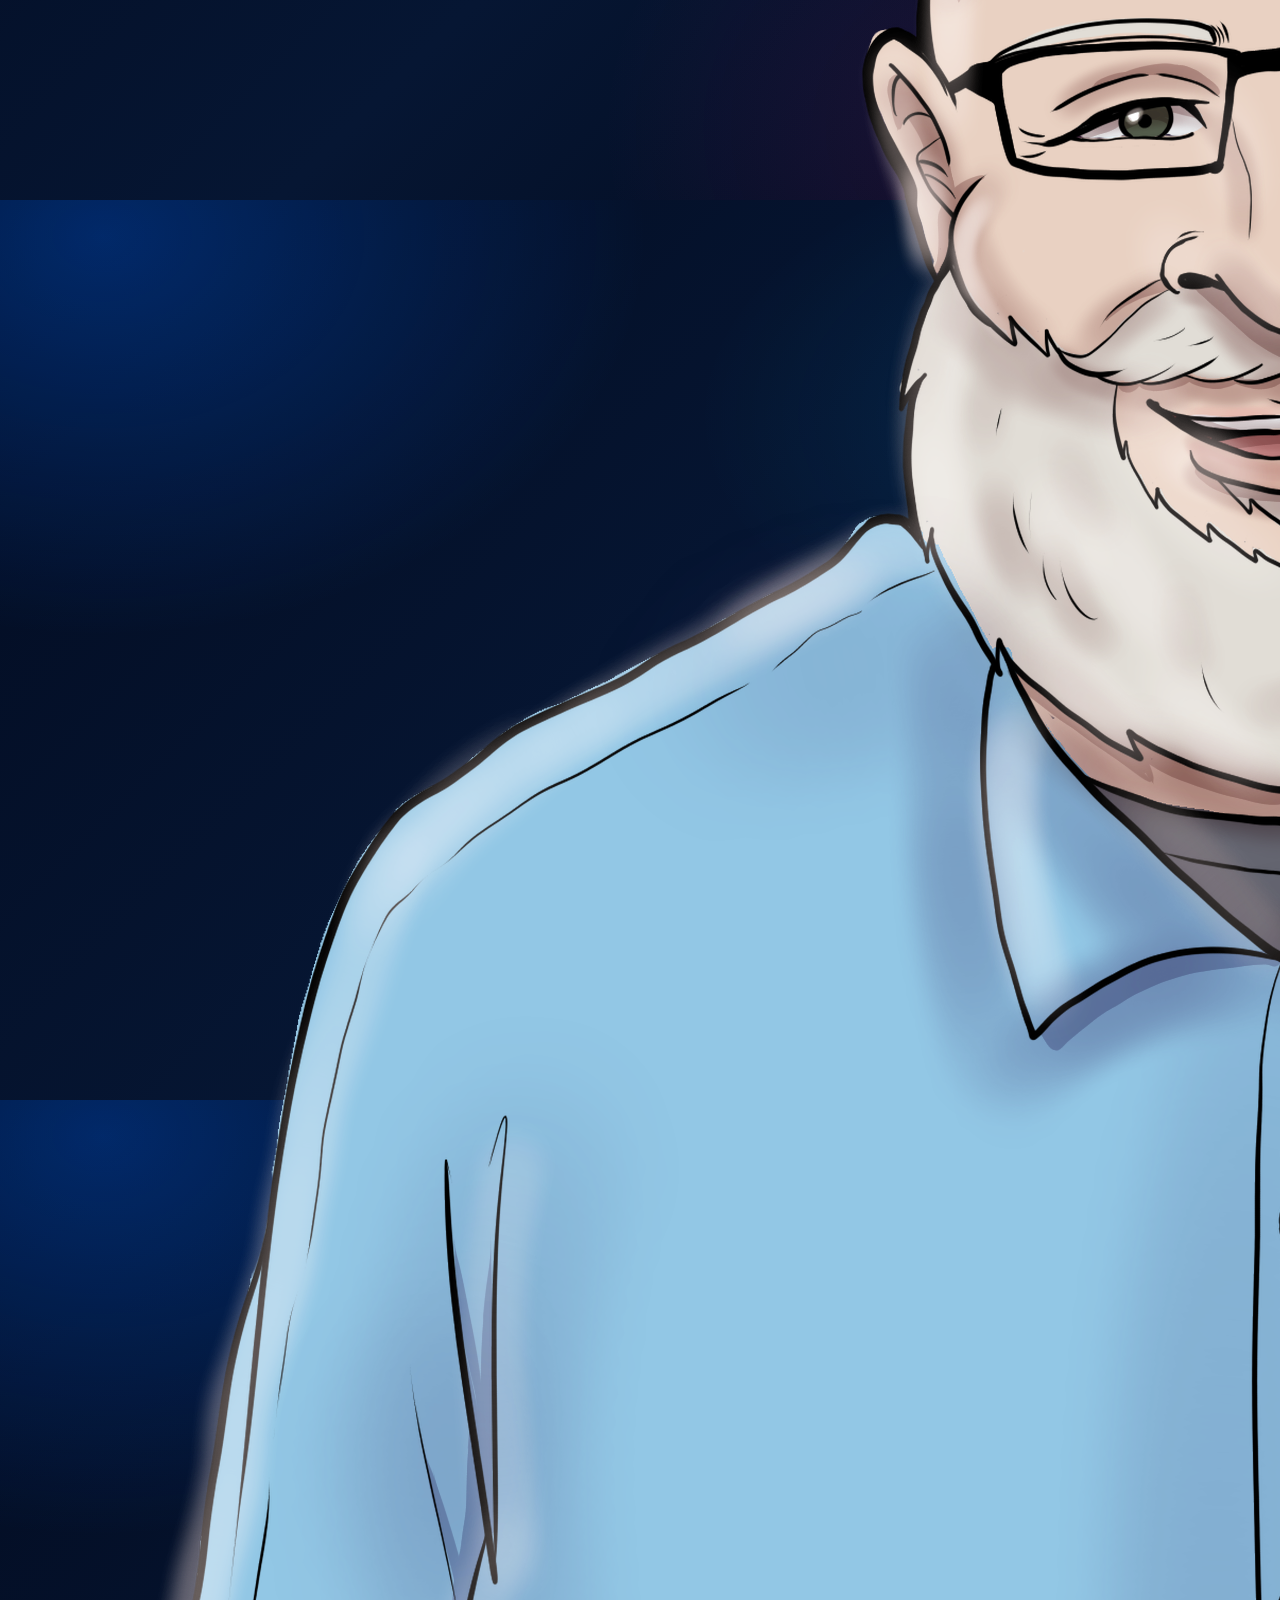
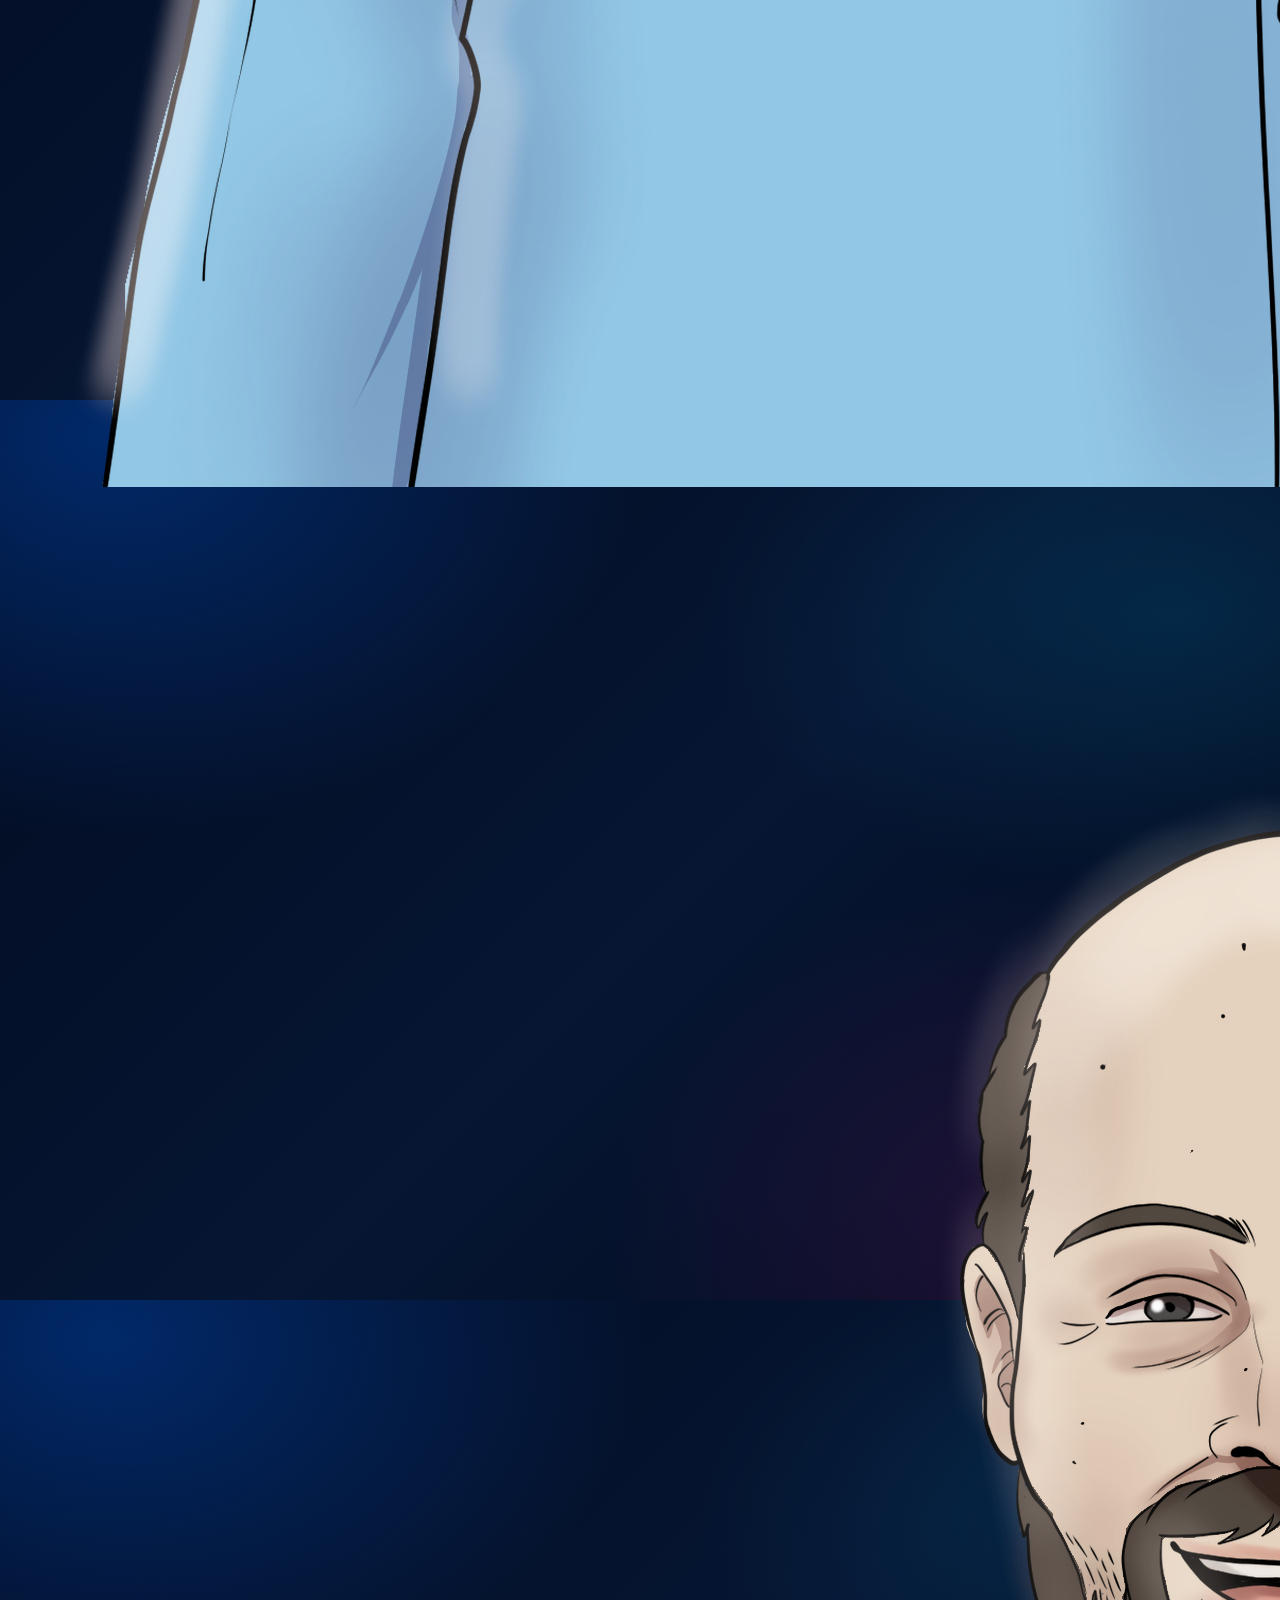
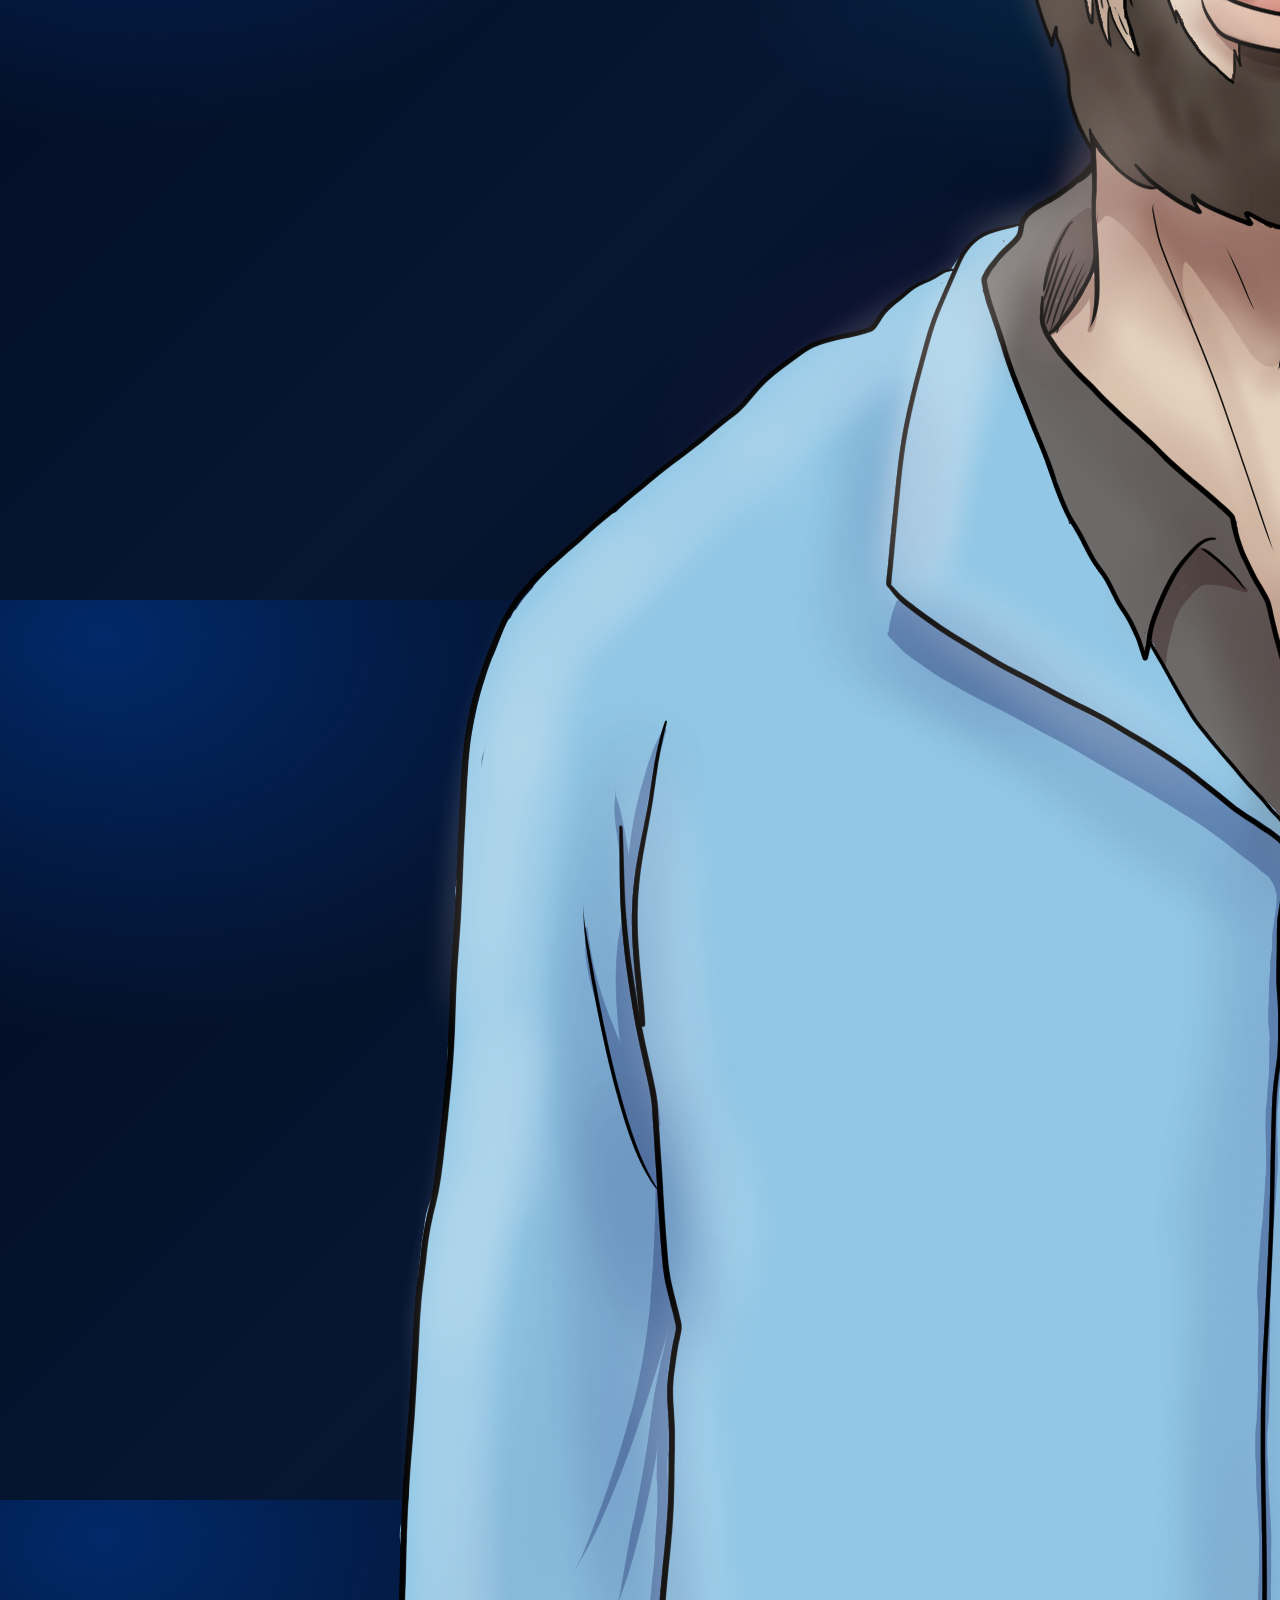
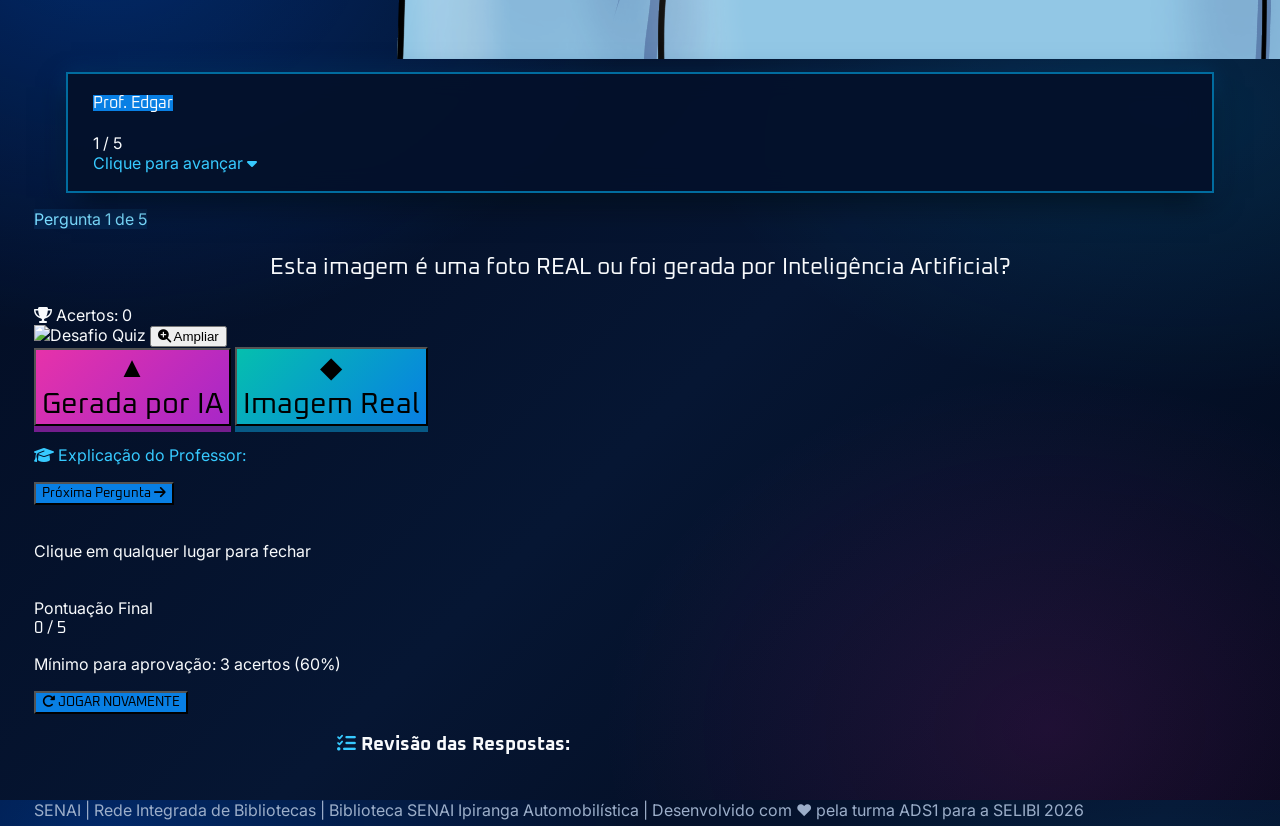
==== commit afde7597: "refact: ajusta visuais para melhor apresentação em telas landscape" ====
--- a/index.html
+++ b/index.html
@@ -256,6 +256,7 @@
 
         <section id="screen-result" class="hidden w-full max-w-3xl bg-slate-900/90 border border-slate-800 rounded-3xl p-6 md:p-8 text-center shadow-2xl backdrop-blur-md">
             
+        <div class="result">
             <div id="result-icon-box" class="w-20 h-20 rounded-2xl mx-auto flex items-center justify-center text-4xl mb-4 shadow-xl">
                 <!-- Ícone Vitória ou Derrota -->
             </div>
@@ -267,6 +268,8 @@
             <p id="result-status-subtitle" class="text-slate-300 text-sm md:text-base mb-6">
                 <!-- Subtítulo -->
             </p>
+
+            
 
             <!-- Placar de Desempenho -->
             <div class="bg-slate-950/90 border border-slate-800 rounded-2xl p-5 mb-6 max-w-md mx-auto">
@@ -278,6 +281,13 @@
                     Mínimo para aprovação: 3 acertos (60%)
                 </p>
             </div>
+
+            <button data-action="restart-game" class="w-full max-w-md py-4 px-8 bg-indigo-600 hover:bg-indigo-500 text-white font-display font-bold text-xl rounded-2xl shadow-lg transition cursor-pointer flex items-center justify-center space-x-3 mx-auto">
+                <i class="fa-solid fa-rotate-right"></i>
+                <span>JOGAR NOVAMENTE</span>
+            </button>
+
+        </div>
 
             <!-- REVISÃO DAS 5 QUESTÕES -->
             <div class="text-left mb-6">
@@ -291,10 +301,7 @@
                 </div>
             </div>
 
-            <button data-action="restart-game" class="w-full max-w-md py-4 px-8 bg-indigo-600 hover:bg-indigo-500 text-white font-display font-bold text-xl rounded-2xl shadow-lg transition cursor-pointer flex items-center justify-center space-x-3 mx-auto">
-                <i class="fa-solid fa-rotate-right"></i>
-                <span>JOGAR NOVAMENTE</span>
-            </button>
+            
         </section>
 
     </main>
--- a/css/styles.css
+++ b/css/styles.css
@@ -309,7 +309,7 @@
         grid-template-rows: auto minmax(0, 1fr);
         align-items: start;
         column-gap: clamp(1rem, 2.5vw, 2.5rem);
-        padding: clamp(0.75rem, 2vh, 1.75rem) clamp(1rem, 2.5vw, 2.5rem);
+        padding: clamp(2.75rem, 2vh, 1.75rem) clamp(1rem, 2.5vw, 2.5rem);
         text-align: left;
     }
 
@@ -320,9 +320,9 @@
     #screen-start .event-poster {
         grid-column: 1;
         grid-row: 1 / span 2;
-        align-self: center;
+        align-self: start;
         width: 100%;
-        height: 100%;
+        /* height: 100%; */
         min-height: 0;
         object-fit: contain;
     }
@@ -417,7 +417,8 @@
         grid-row: 2;
         min-height: 0;
         margin: 0;
-        padding: clamp(0.75rem, 2vh, 1.5rem);
+        /* padding: clamp(0.75rem, 2vh, 1.5rem); */
+        padding: 0;
     }
 
     #screen-quiz > div:nth-child(1) {
@@ -456,12 +457,13 @@
 
     /* Result: summary on the left, review on the right */
     #screen-result:not(.hidden) {
-        display: grid;
-        grid-template-columns: minmax(0, 0.8fr) minmax(0, 1.5fr);
-        grid-template-rows: auto auto auto auto minmax(0, 1fr);
-        column-gap: clamp(1rem, 3vw, 3rem);
-        align-content: center;
-        padding: clamp(0.75rem, 2.5vh, 2rem) clamp(1rem, 3vw, 3rem);
+        display: flex;
+        /* grid-template-columns: minmax(0, 0.8fr) minmax(0, 1.5fr);
+        grid-template-rows: auto auto auto auto minmax(0, 1fr); */
+        gap: clamp(1rem, 3vw, 3rem);
+        justify-content: space-between;
+        align-items: center;
+        /* padding: clamp(0.75rem, 2.5vh, 2rem) clamp(1rem, 3vw, 3rem); */
     }
 
     #screen-result > * {
@@ -482,7 +484,7 @@
     }
 
     #screen-result > div:nth-of-type(2) {
-        width: 100%;
+        width: 50%;
         margin-bottom: clamp(0.5rem, 2vh, 1.5rem);
     }
 
